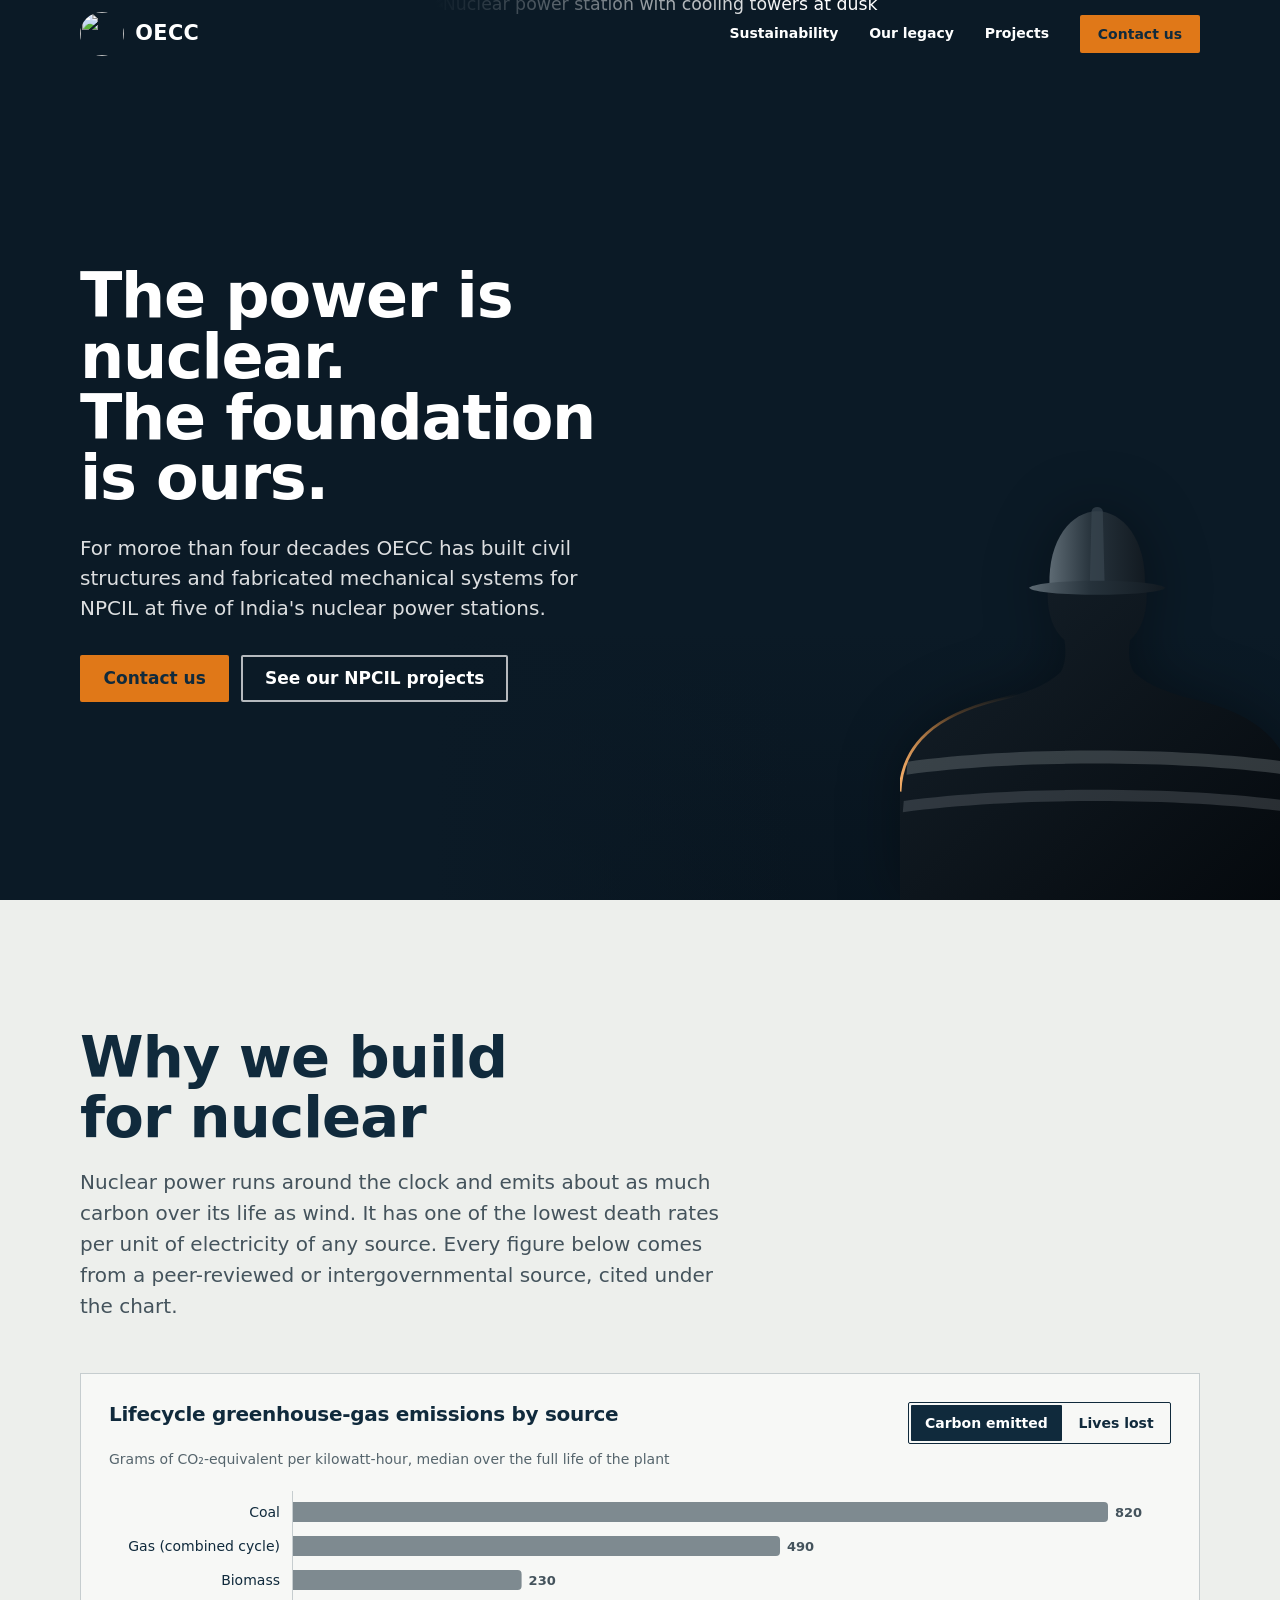
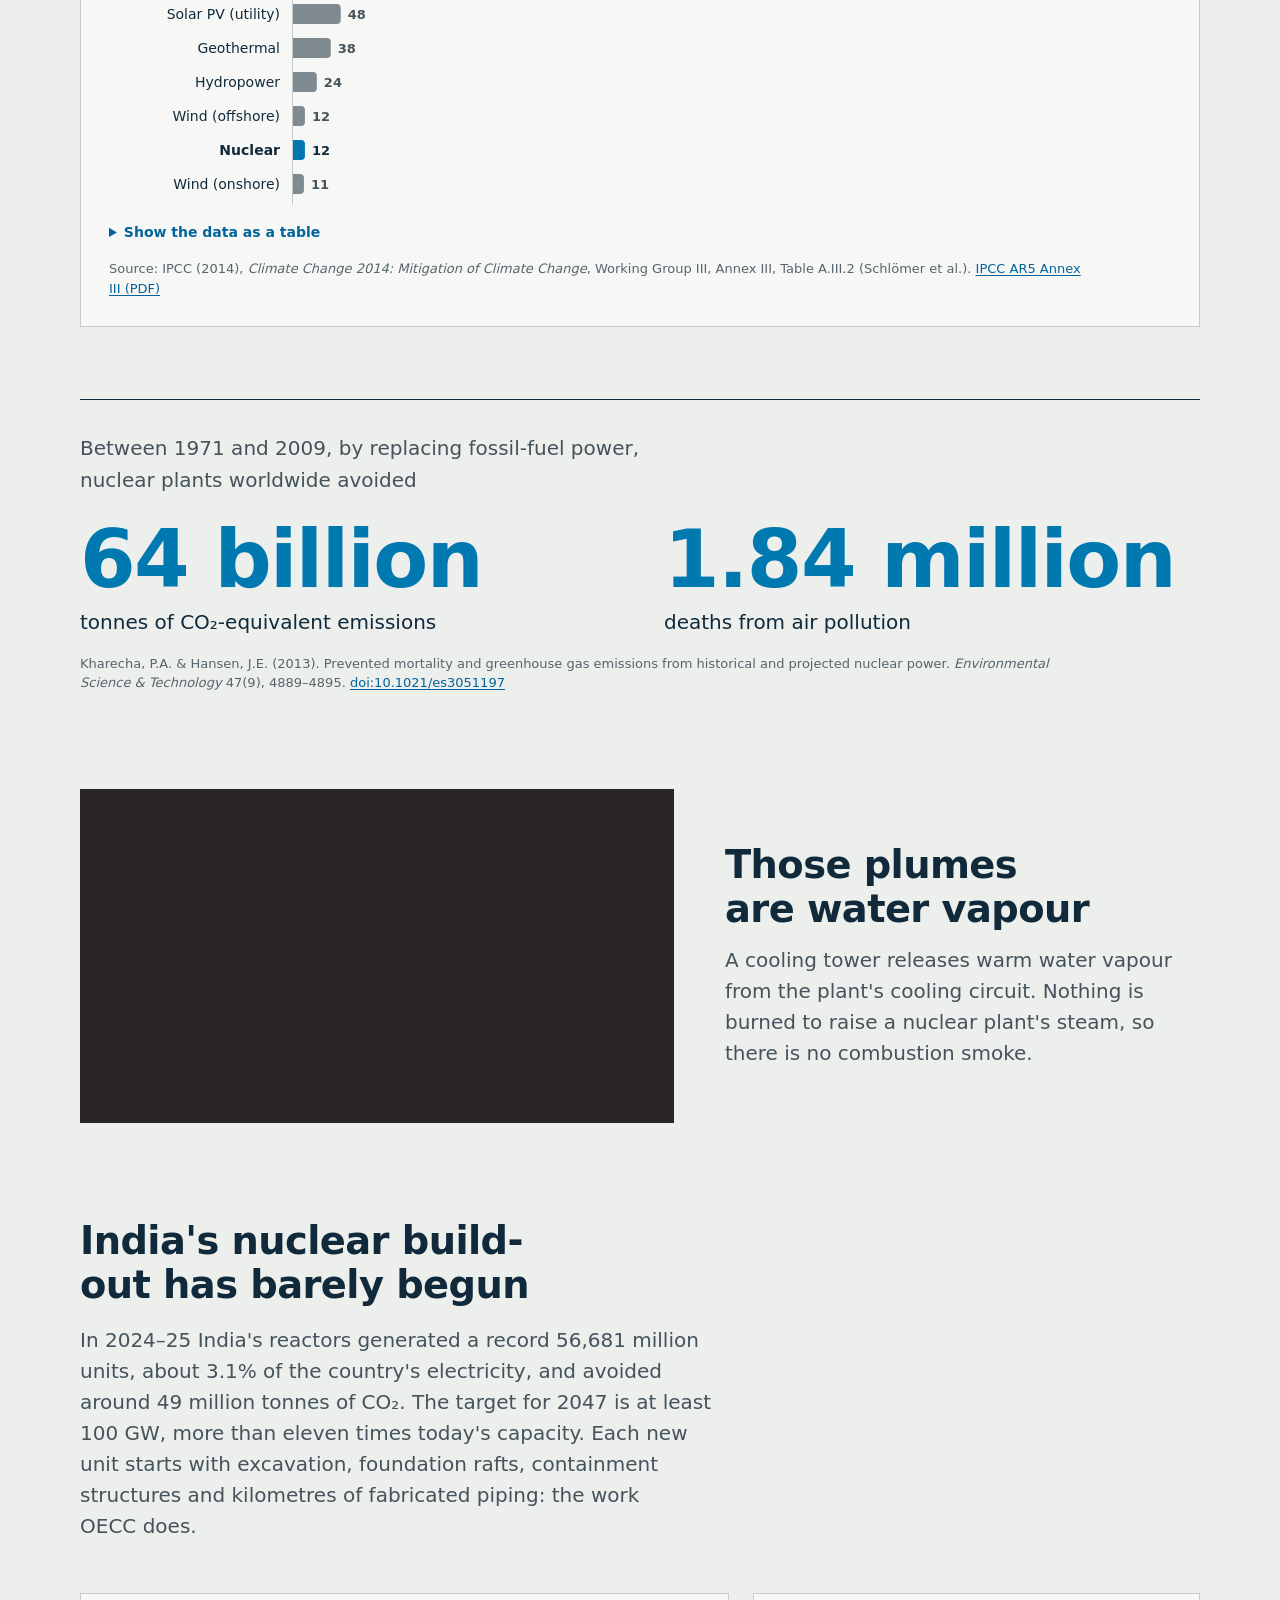
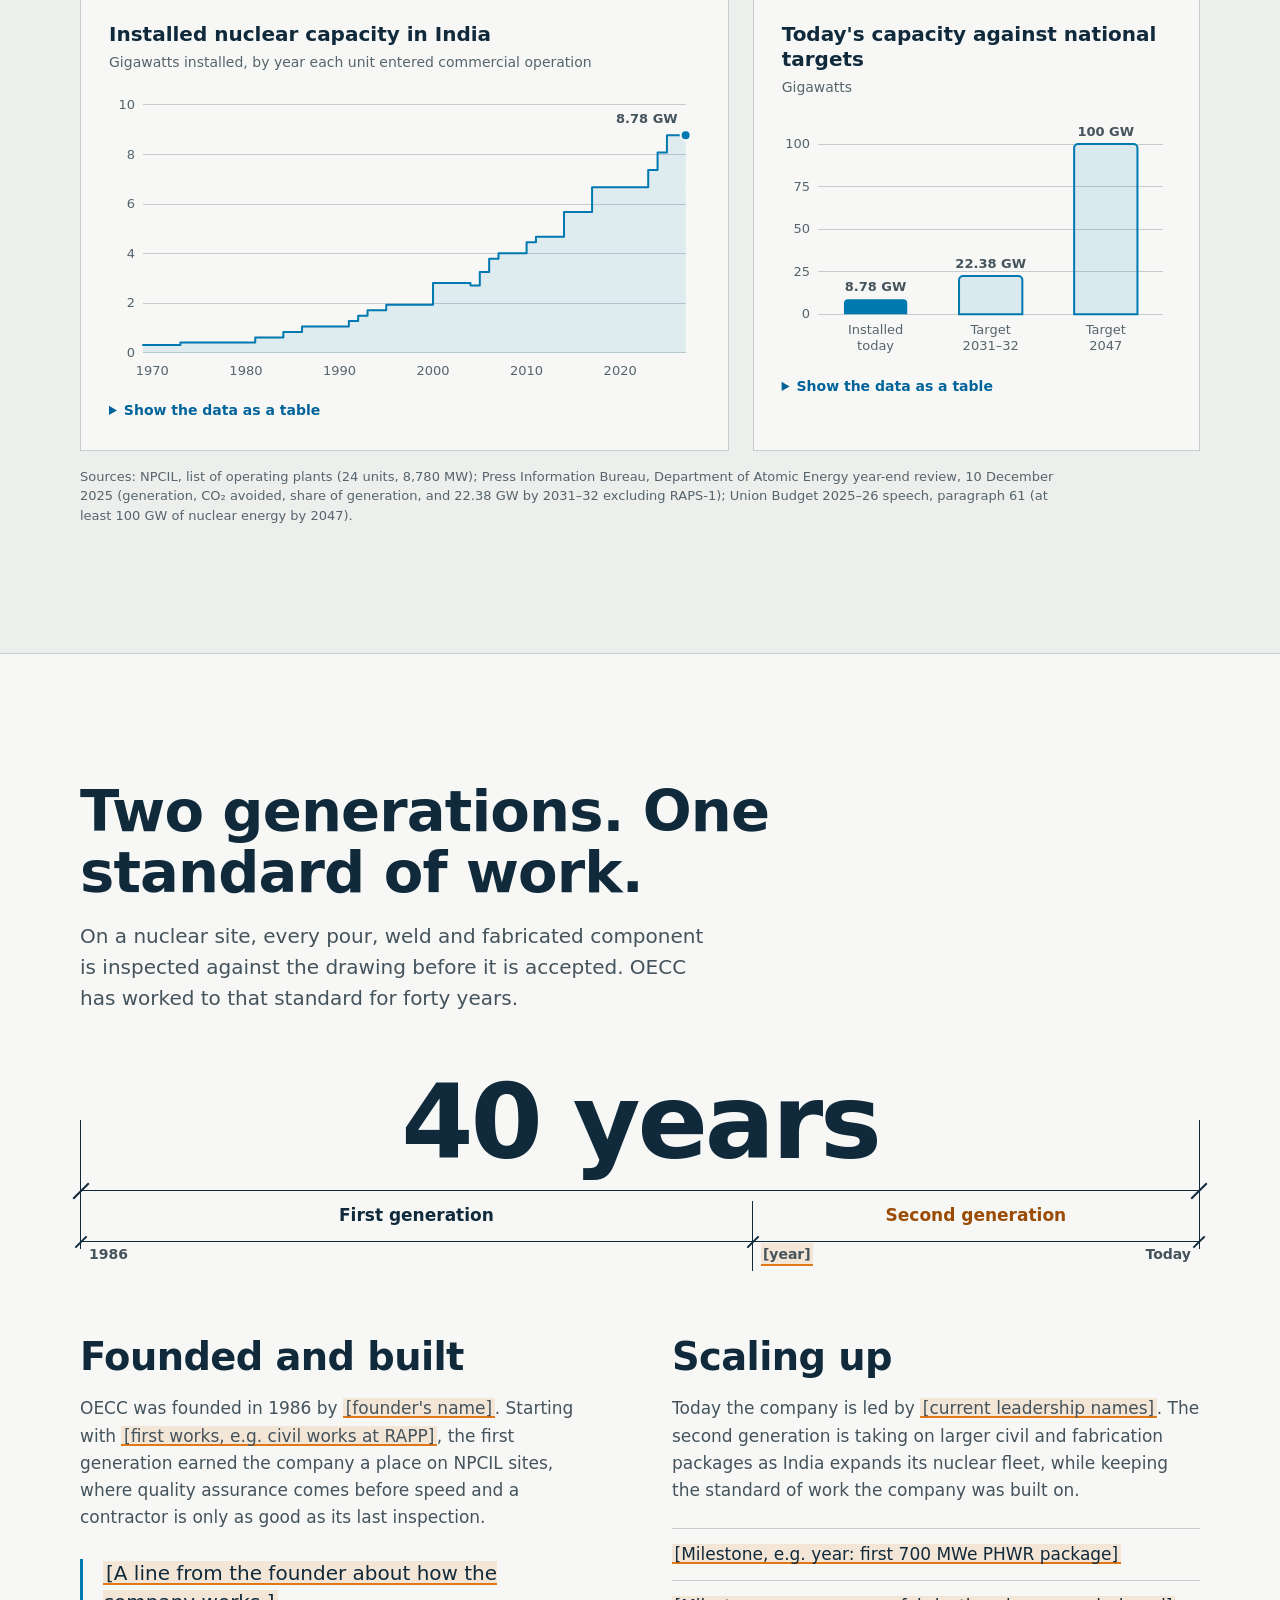
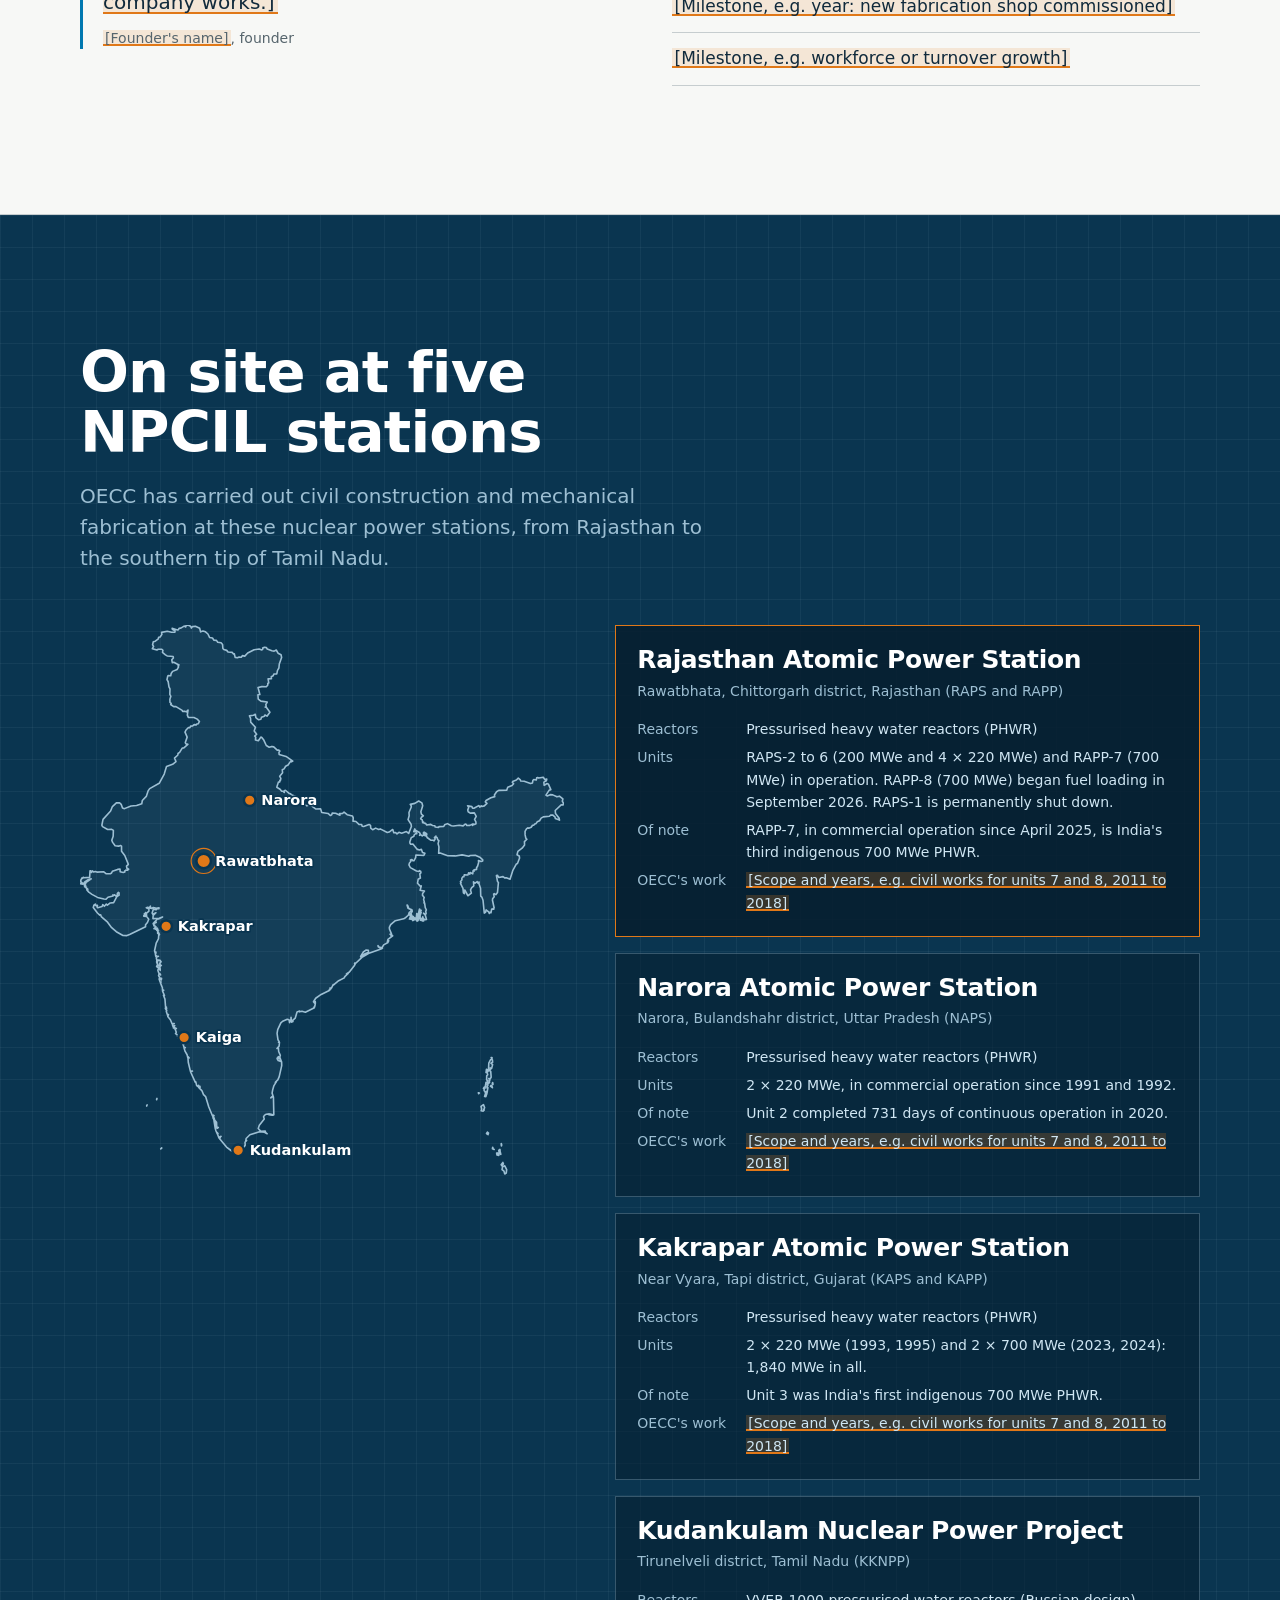
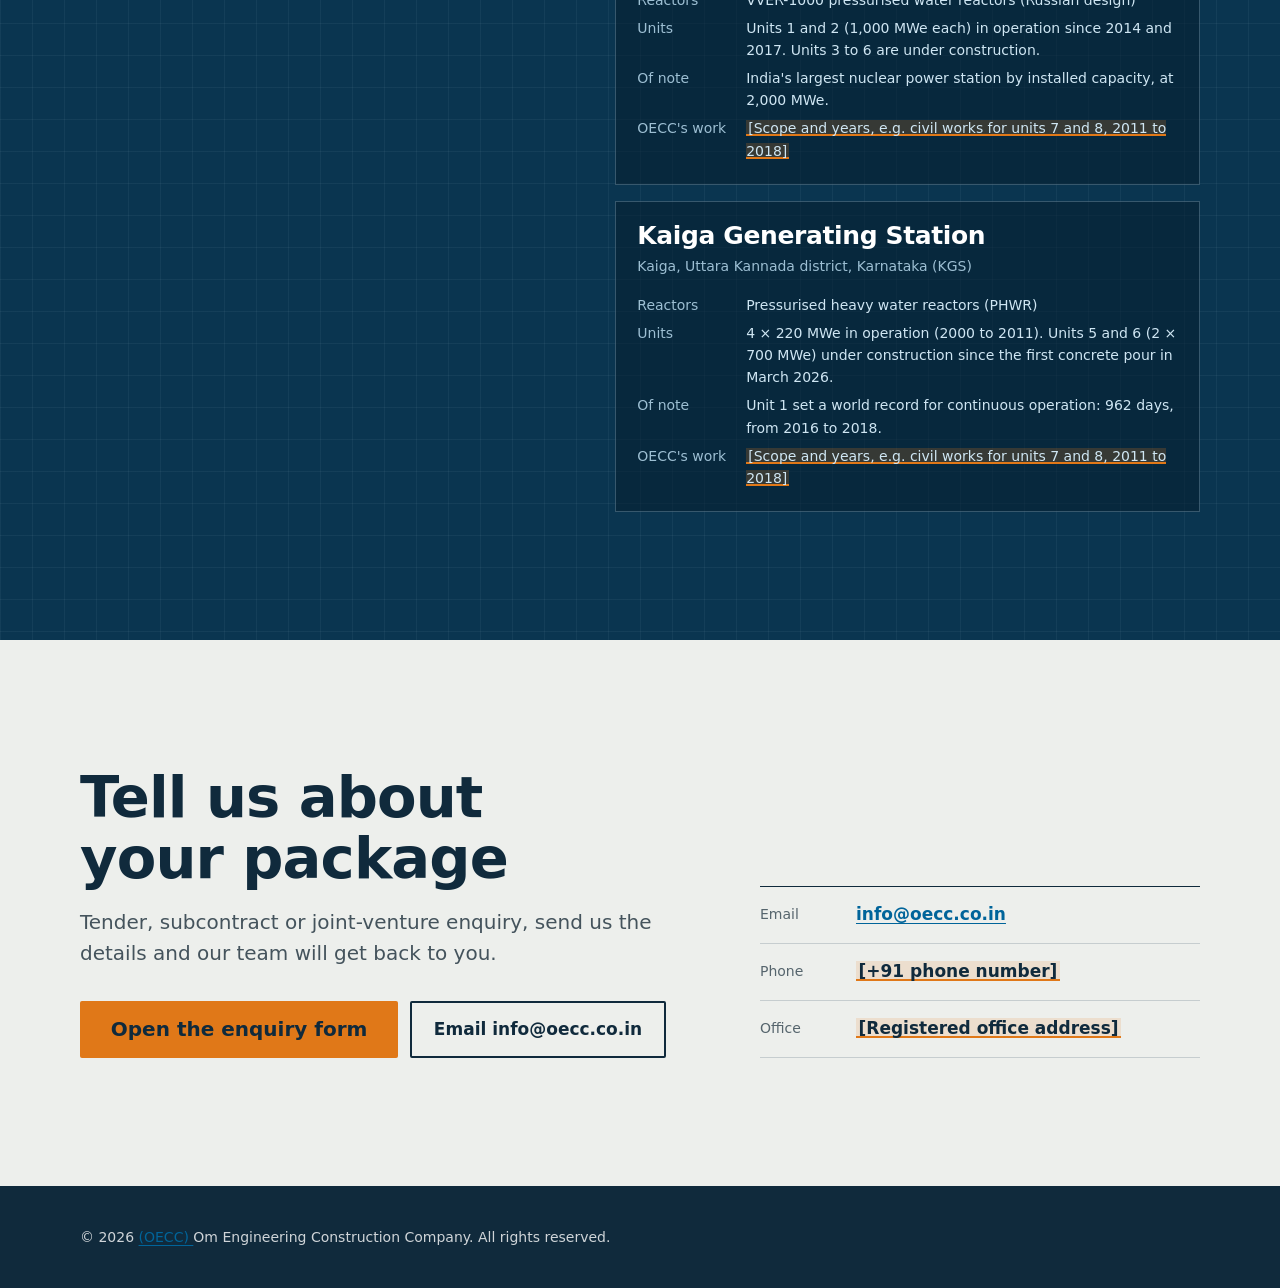
==== index.html @ 567cd870 "initial setup and first push" ====
<!DOCTYPE html>
<html lang="en-IN">
<head>
  <meta charset="UTF-8">
  <meta name="viewport" content="width=device-width, initial-scale=1">
  <title>OECC | Civil construction and mechanical fabrication for NPCIL</title>
  <meta name="description" content="Om Engineering Construction Company (OECC) has delivered civil construction and mechanical fabrication for NPCIL nuclear power stations across India for four decades.">
  <meta name="theme-color" content="#0A3550">
  <!-- EDIT: set your real domain here and in sitemap.xml / robots.txt -->
  <link rel="canonical" href="https://www.oecc.co.in/">

  <meta property="og:type" content="website">
  <meta property="og:title" content="OECC | The power is nuclear. The foundation is ours.">
  <meta property="og:description" content="Four decades of civil construction and mechanical fabrication for NPCIL nuclear power stations.">
  <meta property="og:image" content="https://www.oecc.co.in/assets/img/og-image.jpg">
  <meta property="og:url" content="https://www.oecc.co.in/">
  <meta name="twitter:card" content="summary_large_image">

  <link rel="icon" href="favicon.ico" sizes="48x48">
  <link rel="icon" href="assets/img/logo-192.png" type="image/png" sizes="192x192">
  <link rel="apple-touch-icon" href="assets/img/apple-touch-icon.png">
  <link rel="manifest" href="site.webmanifest">

  <link rel="preload" href="assets/fonts/archivo-var.woff2" as="font" type="font/woff2" crossorigin>
  <link rel="preload" href="assets/img/plant-twilight-1600.webp" as="image" type="image/webp" media="(min-width: 700px)">
  <link rel="stylesheet" href="style.css">
  <script src="script.js" defer></script>

  <script type="application/ld+json">
  {
    "@context": "https://schema.org",
    "@type": "Organization",
    "name": "Om Engineering Construction Company",
    "alternateName": "OECC",
    "url": "https://www.oecc.co.in/",
    "logo": "https://www.oecc.co.in/assets/img/logo-512.png",
    "email": "info@oecc.co.in",
    "description": "Civil construction and mechanical fabrication for NPCIL nuclear power stations."
  }
  </script>
</head>
<body>
  <a class="skip-link" href="#main">Skip to content</a>

  <!-- ============ Navigation ============ -->
  <header class="site-nav" data-nav>
    <div class="nav-inner">
      <a class="brand" href="#top" aria-label="OECC home">
        <picture>
          <source srcset="assets/img/logo-96.webp" type="image/webp">
          <img src="assets/img/logo-96.png" width="44" height="44" alt="">
        </picture>
        <span class="brand-name">OECC</span>
      </a>
      <button class="nav-toggle" type="button" aria-expanded="false" aria-controls="nav-menu" data-nav-toggle>Menu</button>
      <nav id="nav-menu" class="nav-menu" aria-label="Main">
        <a href="#sustainability">Sustainability</a>
        <a href="#legacy">Our legacy</a>
        <a href="#projects">Projects</a>
        <a class="btn btn-primary btn-small" href="#contact">Contact us</a>
      </nav>
    </div>
  </header>

  <main id="main">

    <!-- ============ 1. Hero ============ -->
    <section class="hero" id="top" aria-labelledby="hero-title">
      <!-- EDIT: replace with a real HD photo (min. 2400px wide) of your site manager at a plant.
           Put it at /assets/img/hero.webp + hero.jpg, update the two sources below and delete the .hero-figure SVG. -->
      <picture class="hero-photo">
        <source media="(min-width: 700px)" srcset="assets/img/plant-twilight-1600.webp" type="image/webp">
        <source srcset="assets/img/plant-twilight-900.webp" type="image/webp">
        <img src="assets/img/plant-twilight-1600.jpg" alt="Nuclear power station with cooling towers at dusk" width="1600" height="1066" fetchpriority="high">
      </picture>

      <!-- Construction manager in a hard hat, seen from behind, looking at the plant -->
      <svg class="hero-figure" viewBox="0 0 420 520" aria-hidden="true" focusable="false">
        <defs>
          <linearGradient id="rim" x1="0" x2="1" y1="0" y2="0">
            <stop offset="0" stop-color="#ffb46b" stop-opacity=".95"/>
            <stop offset=".28" stop-color="#ff9a3c" stop-opacity=".25"/>
            <stop offset=".6" stop-color="#ff9a3c" stop-opacity="0"/>
          </linearGradient>
          <linearGradient id="body" x1="0" x2="1" y1="0" y2="1">
            <stop offset="0" stop-color="#16222c"/>
            <stop offset="1" stop-color="#05090d"/>
          </linearGradient>
          <linearGradient id="hat" x1="0" x2="1" y1="0" y2="0">
            <stop offset="0" stop-color="#5d6a73"/>
            <stop offset=".45" stop-color="#26323b"/>
            <stop offset="1" stop-color="#121a21"/>
          </linearGradient>
        </defs>
        <!-- torso, neck and head -->
        <path fill="url(#body)" d="M0,520 L0,404 C2,352 40,322 104,306 C138,298 160,288 172,276 C177,268 178,256 176,242 C164,232 158,214 158,194 C158,160 182,138 212,138 C242,138 264,160 264,194 C264,214 258,232 246,242 C244,256 245,268 250,276 C262,288 284,298 318,306 C382,322 418,352 420,404 L420,520 Z"/>
        <!-- hi-vis vest: two reflective bands across the back -->
        <path fill="#d7dee2" opacity=".2" d="M8,372 C120,356 300,356 412,372 L413,386 C300,370 120,370 7,386 Z"/>
        <path fill="#d7dee2" opacity=".16" d="M4,414 C120,398 300,398 416,414 L417,426 C300,410 120,410 3,426 Z"/>
        <!-- hard hat: dome, ridge and brim -->
        <path fill="url(#hat)" d="M160,184 C158,134 184,104 211,104 C238,104 264,134 262,184 Z"/>
        <path fill="#3a4750" d="M205,104 C206,98 216,98 217,104 L219,184 L203,184 Z" opacity=".7"/>
        <path fill="url(#hat)" d="M138,186 C150,176 272,176 284,186 C276,196 146,196 138,186 Z"/>
        <!-- warm rim light from the plant -->
        <path fill="none" stroke="url(#rim)" stroke-width="3" d="M0,404 C2,352 40,322 104,306 C138,298 160,288 172,276 C177,268 178,256 176,242 C164,232 158,214 158,194 M160,184 C158,134 184,104 211,104 M138,186 C150,176 200,174 211,175"/>
      </svg>

      <div class="hero-shade" aria-hidden="true"></div>

      <div class="hero-content">
        <h1 id="hero-title" class="hero-title">
          <span class="line">The power is nuclear.</span>
          <span class="line">The foundation is ours.</span>
        </h1>
        <p class="hero-lede">For moroe than four decades OECC has built civil structures and fabricated mechanical systems for NPCIL at five of India's nuclear power stations.</p>
        <div class="hero-actions">
          <a class="btn btn-primary" href="#contact">Contact us</a>
          <a class="btn btn-ghost" href="#projects">See our NPCIL projects</a>
        </div>
      </div>

      <!-- Drawing title block: identifies the company the way a title block identifies a drawing -->
     <!--- <dl class="title-block">
        <div class="tb-cell tb-wide"><dt>Company</dt><dd>Om Engineering Construction Company</dd></div>
        <div class="tb-cell"><dt>Works</dt><dd>Civil construction and mechanical fabrication</dd></div>
        <div class="tb-cell"><dt>Client</dt><dd>NPCIL</dd></div>
        <div class="tb-cell"><dt>Established</dt><dd data-founded>1986</dd></div>
        <div class="tb-cell"><dt>Sites</dt><dd>Rawatbhata, Narora, Kakrapar, Kudankulam, Kaiga</dd></div>
      </dl> --->
    </section>

    <!-- ============ 2. Sustainability ============ -->
    <section class="section section-sustain" id="sustainability" aria-labelledby="sustain-title">
      <div class="wrap">
        <header class="section-head">
          <h2 id="sustain-title">Why we build for nuclear</h2>
          <p class="section-lede">Nuclear power runs around the clock and emits about as much carbon over its life as wind. It has one of the lowest death rates per unit of electricity of any source. Every figure below comes from a peer-reviewed or intergovernmental source, cited under the chart.</p>
        </header>

        <figure class="viz viz-compare" data-compare aria-labelledby="compare-title">
          <div class="viz-head">
            <h3 id="compare-title" class="viz-title" data-compare-title>Lifecycle greenhouse-gas emissions by source</h3>
            <div class="seg" role="tablist" aria-label="Choose a measure">
              <button type="button" role="tab" id="tab-carbon" aria-selected="true" aria-controls="compare-panel" data-metric="carbon">Carbon emitted</button>
              <button type="button" role="tab" id="tab-deaths" aria-selected="false" aria-controls="compare-panel" data-metric="deaths" tabindex="-1">Lives lost</button>
            </div>
          </div>
          <p class="viz-sub" data-compare-sub></p>
          <div id="compare-panel" role="tabpanel" aria-labelledby="tab-carbon" class="viz-plot" data-compare-plot></div>
          <details class="viz-table">
            <summary>Show the data as a table</summary>
            <div data-compare-table></div>
          </details>
          <p class="viz-source" data-compare-source></p>
        </figure>

        <div class="impact" data-impact>
          <p class="impact-intro">Between 1971 and 2009, by replacing fossil-fuel power, nuclear plants worldwide avoided</p>
          <div class="impact-figures">
            <p class="figure"><span class="figure-value">64 billion</span><span class="figure-label">tonnes of CO₂-equivalent emissions</span></p>
            <p class="figure"><span class="figure-value">1.84 million</span><span class="figure-label">deaths from air pollution</span></p>
          </div>
          <p class="viz-source">Kharecha, P.A. &amp; Hansen, J.E. (2013). Prevented mortality and greenhouse gas emissions from historical and projected nuclear power. <cite>Environmental Science &amp; Technology</cite> 47(9), 4889–4895. <a href="https://doi.org/10.1021/es3051197" rel="noopener">doi:10.1021/es3051197</a></p>
        </div>
      </div>

      <div class="wrap vapour">
        <div class="vapour-media">
          <video class="vapour-video" muted loop playsinline preload="none" poster="assets/video/towers-sunrise-poster.webp" aria-hidden="true" data-lazy-video>
            <source data-src="assets/video/towers-sunrise.mp4" type="video/mp4">
            <source data-src="assets/video/towers-sunrise.webm" type="video/webm">
          </video>
        </div>
        <div class="vapour-copy">
          <h3>Those plumes are water vapour</h3>
          <p>A cooling tower releases warm water vapour from the plant's cooling circuit. Nothing is burned to raise a nuclear plant's steam, so there is no combustion smoke.</p>
        </div>
      </div>

      <div class="wrap">
        <header class="section-head section-head-sub">
          <h3>India's nuclear build-out has barely begun</h3>
          <p class="section-lede" data-india-lede>In 2024–25 India's reactors generated a record 56,681 million units, about 3.1% of the country's electricity, and avoided around 49 million tonnes of CO₂. The target for 2047 is at least 100 GW, more than eleven times today's capacity. Each new unit starts with excavation, foundation rafts, containment structures and kilometres of fabricated piping: the work OECC does.</p>
        </header>
        <div class="viz-pair">
          <figure class="viz" data-history>
            <figcaption class="viz-title">Installed nuclear capacity in India</figcaption>
            <p class="viz-sub">Gigawatts installed, by year each unit entered commercial operation</p>
            <div class="viz-plot" data-history-plot></div>
            <details class="viz-table">
              <summary>Show the data as a table</summary>
              <div data-history-table></div>
            </details>
          </figure>
          <figure class="viz" data-targets>
            <figcaption class="viz-title">Today's capacity against national targets</figcaption>
            <p class="viz-sub">Gigawatts</p>
            <div class="viz-plot" data-targets-plot></div>
            <details class="viz-table">
              <summary>Show the data as a table</summary>
              <div data-targets-table></div>
            </details>
          </figure>
        </div>
        <p class="viz-source" data-india-source></p>
      </div>
    </section>

    <!-- ============ 3. Legacy ============ -->
    <section class="section section-legacy" id="legacy" aria-labelledby="legacy-title">
      <div class="wrap">
        <header class="section-head">
          <h2 id="legacy-title">Two generations. One standard of work.</h2>
          <p class="section-lede">On a nuclear site, every pour, weld and fabricated component is inspected against the drawing before it is accepted. OECC has worked to that standard for forty years.</p>
        </header>

        <!-- Dimension string: the 40 years measured like a span on a drawing.
             EDIT: set data-founded / data-handover to real years; the segment widths follow. -->
        <div class="dimension" data-dimension data-founded="1986" data-handover="" data-now="2026" role="img"
             aria-label="Forty years, 1986 to today, across two generations">
          <div class="dim-overall">
            <span class="dim-tick" aria-hidden="true"></span>
            <span class="dim-label"><strong>40 years</strong></span>
            <span class="dim-tick" aria-hidden="true"></span>
          </div>
          <div class="dim-chain">
            <div class="dim-seg dim-seg-1" data-seg="1">
              <span class="dim-year dim-year-start" data-year-founded>1986</span>
              <span class="dim-seg-label">First generation</span>
            </div>
            <div class="dim-seg dim-seg-2" data-seg="2">
              <span class="dim-year dim-year-start fill-in" data-year-handover>[year]</span>
              <span class="dim-seg-label">Second generation</span>
              <span class="dim-year dim-year-end">Today</span>
            </div>
          </div>
        </div>

        <div class="generations">
          <article class="gen">
            <h3>Founded and built</h3>
            <p>OECC was founded in <span data-founded>1986</span> by <span class="fill-in">[founder's name]</span>. Starting with <span class="fill-in">[first works, e.g. civil works at RAPP]</span>, the first generation earned the company a place on NPCIL sites, where quality assurance comes before speed and a contractor is only as good as its last inspection.</p>
            <blockquote class="gen-quote">
              <p><span class="fill-in">[A line from the founder about how the company works.]</span></p>
              <footer><span class="fill-in">[Founder's name]</span>, founder</footer>
            </blockquote>
          </article>
          <article class="gen">
            <h3>Scaling up</h3>
            <p>Today the company is led by <span class="fill-in">[current leadership names]</span>. The second generation is taking on larger civil and fabrication packages as India expands its nuclear fleet, while keeping the standard of work the company was built on.</p>
            <ul class="gen-points">
              <li><span class="fill-in">[Milestone, e.g. year: first 700 MWe PHWR package]</span></li>
              <li><span class="fill-in">[Milestone, e.g. year: new fabrication shop commissioned]</span></li>
              <li><span class="fill-in">[Milestone, e.g. workforce or turnover growth]</span></li>
            </ul>
          </article>
        </div>
      </div>
    </section>

    <!-- ============ 4. Projects ============ -->
    <section class="section section-projects" id="projects" aria-labelledby="projects-title">
      <div class="wrap">
        <header class="section-head">
          <h2 id="projects-title">On site at five NPCIL stations</h2>
          <p class="section-lede">OECC has carried out civil construction and mechanical fabrication at these nuclear power stations, from Rajasthan to the southern tip of Tamil Nadu.</p>
        </header>

        <div class="projects">
          <figure class="map" aria-label="Map of India showing the five nuclear power stations where OECC has worked">
            <svg viewBox="0 0 1000 1136" role="img" aria-labelledby="map-title">
              <title id="map-title">Map of India with OECC project sites</title>
              <path class="map-land" d="M169.1,1081.8L167.0,1083.6L169.0,1081.5ZM138.1,993.6L138.8,992.6L137.9,995.0ZM159.2,979.2L158.9,980.8L158.5,981.8L158.5,980.5ZM826.0,967.9L824.5,969.5L823.9,967.4ZM438.0,821.5L435.5,819.0L436.2,817.7L439.6,820.4ZM710.7,612.3L708.3,612.2L708.4,609.2L710.5,610.4ZM684.6,599.8L684.4,608.6L681.4,608.2ZM701.8,597.6L701.7,602.8L699.8,602.2ZM682.8,597.3L684.1,597.9L682.4,600.5L682.0,599.6ZM374.1,157.4L387.2,159.3L384.3,164.9L385.2,168.4L383.0,169.8L385.7,170.7L392.8,180.6L386.7,188.5L382.5,186.1L381.4,188.5L375.4,191.0L374.1,195.1L369.6,196.1L363.7,191.4L362.6,184.6L358.9,186.7L350.5,187.9L352.8,193.2L353.0,200.8L362.8,211.5L360.3,219.4L365.4,225.9L361.3,229.8L363.4,232.4L362.8,237.9L368.9,239.5L374.0,231.8L376.1,232.7L379.7,237.1L385.3,249.3L391.3,252.7L396.9,251.1L400.7,252.1L407.9,258.8L411.2,258.5L413.5,260.8L411.5,263.2L411.9,267.8L426.2,271.8L440.1,281.6L437.3,283.0L435.5,282.0L430.3,289.4L425.3,292.1L422.1,297.6L418.4,299.5L419.0,305.6L413.1,312.9L415.4,317.1L414.6,321.4L413.3,321.0L413.3,324.4L410.3,325.0L407.0,335.7L413.8,339.7L417.1,343.8L419.8,343.9L422.5,346.4L422.5,342.7L424.8,341.8L432.5,348.2L435.6,348.9L436.8,351.1L445.8,354.2L450.1,363.3L453.6,362.0L456.2,365.7L469.3,374.0L475.2,371.6L488.0,380.7L497.5,380.1L500.0,387.8L513.0,389.7L518.1,394.1L520.9,392.0L521.7,388.7L528.7,389.2L537.7,393.5L537.0,390.1L542.9,389.9L546.1,386.9L552.6,392.3L563.4,394.9L565.2,399.0L564.6,405.7L570.7,406.4L577.5,412.7L582.5,412.5L583.6,416.1L586.7,416.9L597.8,412.5L600.9,414.6L601.3,420.1L605.3,423.5L611.5,420.1L617.8,422.8L620.9,421.7L635.6,429.2L639.3,428.3L646.8,422.9L649.0,429.6L652.9,429.5L655.6,431.9L659.6,428.8L665.4,430.6L675.1,427.3L679.8,431.0L685.4,416.6L684.8,412.1L678.5,402.6L680.8,394.4L680.4,387.8L685.0,377.0L685.2,374.2L683.0,371.0L692.5,368.9L700.5,364.1L707.1,367.8L708.8,373.7L705.0,386.3L706.1,391.1L710.1,394.7L706.1,397.6L704.6,401.0L707.9,403.1L708.7,408.9L710.6,407.5L711.5,409.9L714.5,410.2L717.1,413.7L725.5,412.4L729.0,414.6L733.9,415.1L734.7,417.9L741.7,418.5L742.4,417.1L752.4,416.4L754.1,413.3L760.0,410.8L768.1,415.3L772.6,415.8L784.4,414.3L792.4,415.5L796.6,411.8L798.5,412.0L800.1,414.6L806.3,414.4L810.5,412.3L812.3,414.4L812.8,411.4L815.6,412.7L819.0,411.1L818.8,407.0L816.1,402.1L819.5,395.6L815.6,388.6L807.1,389.1L802.9,386.3L801.9,382.9L804.0,376.7L801.6,374.0L810.5,375.7L811.9,378.7L814.8,378.9L824.7,373.5L826.9,376.5L829.9,373.8L831.1,375.2L836.2,374.1L841.7,368.8L838.3,366.0L839.7,363.1L849.8,357.3L857.8,355.0L857.1,351.5L861.6,344.8L866.0,342.1L882.5,341.7L884.7,335.4L893.5,331.9L896.8,328.3L894.2,325.5L894.8,323.5L902.5,320.6L906.5,316.8L910.8,320.3L911.5,322.8L918.8,323.3L931.7,327.9L935.8,326.6L936.8,321.1L938.5,319.7L943.7,320.7L944.6,315.9L946.4,315.5L948.7,316.6L958.2,314.8L961.4,319.8L965.4,318.5L964.6,322.2L959.4,325.0L960.1,331.6L965.9,327.9L969.0,329.5L973.8,340.6L970.5,341.5L963.7,351.9L966.0,353.6L972.6,350.9L977.9,351.3L986.4,355.4L991.6,354.0L998.7,359.8L997.6,364.5L1000.0,368.4L999.0,372.3L995.2,372.1L982.9,383.7L983.5,389.7L991.1,399.8L991.7,403.5L983.0,400.2L982.6,397.3L977.5,392.9L973.5,393.2L970.9,395.6L958.3,396.9L953.8,399.5L950.5,404.8L945.8,407.0L943.1,410.8L940.5,411.4L938.8,413.9L935.9,414.1L933.2,418.3L928.1,420.3L926.2,419.6L923.4,421.7L920.5,426.9L920.6,434.1L922.2,441.1L924.3,443.2L919.2,448.0L919.5,455.1L914.4,461.5L905.7,468.1L903.9,475.3L908.5,477.7L909.2,482.0L904.8,493.2L902.6,494.1L895.0,508.1L889.4,525.9L881.9,522.9L878.2,523.0L875.0,520.4L866.3,522.1L863.3,517.7L861.3,518.2L863.5,530.4L865.4,532.6L863.5,553.1L860.0,557.7L856.8,555.7L855.5,556.7L856.7,562.3L853.4,566.4L853.1,569.3L856.6,585.4L854.9,586.4L855.6,588.0L851.5,587.5L850.0,595.1L847.5,594.3L846.5,596.5L845.1,593.2L839.9,589.3L838.8,594.3L836.2,595.8L833.5,569.2L831.1,562.7L828.8,560.6L828.4,544.7L825.1,535.2L825.4,531.6L823.1,533.8L821.6,530.6L817.1,534.1L813.8,531.0L814.5,539.5L810.2,543.0L807.7,547.8L809.5,554.6L802.3,560.0L795.8,548.1L794.4,549.6L794.9,555.6L793.0,554.2L792.1,544.7L786.9,534.5L788.3,532.9L786.8,531.0L790.0,527.1L789.7,524.0L791.6,521.0L793.9,520.8L794.7,516.9L802.2,517.0L803.8,512.5L806.3,515.2L807.3,511.8L812.3,514.7L813.1,507.9L815.5,508.7L814.8,506.5L820.2,505.4L820.3,501.3L822.1,499.6L824.5,491.4L824.1,487.1L829.5,489.1L832.8,488.1L833.0,485.7L826.9,480.2L817.6,476.1L807.2,476.7L804.1,478.3L790.3,475.4L776.2,477.6L760.5,477.3L744.9,471.8L741.8,472.2L742.4,458.9L740.6,452.1L742.2,445.8L739.7,443.8L738.4,439.5L736.3,438.9L736.2,436.6L733.1,439.6L734.7,442.3L732.3,446.6L730.4,445.1L725.3,445.1L717.9,439.5L716.2,434.1L717.3,432.6L715.3,430.5L711.8,428.3L710.1,430.3L714.1,433.7L714.5,436.1L709.6,434.5L707.8,436.4L705.2,433.9L702.3,435.0L704.0,432.5L702.0,429.2L693.6,424.3L692.3,421.7L690.4,427.3L695.4,427.7L696.6,431.6L694.4,431.2L691.1,434.3L690.7,436.8L685.2,439.7L682.1,448.6L682.6,451.5L684.0,453.6L688.5,453.1L697.7,464.1L702.4,465.5L706.0,464.0L708.4,470.4L713.3,472.2L711.2,476.6L694.7,475.8L694.2,481.1L690.6,487.7L687.9,487.5L686.5,485.0L683.5,486.1L684.4,488.8L681.4,492.2L680.3,496.3L683.3,501.8L695.9,508.8L701.3,509.6L702.2,507.9L704.8,509.8L705.1,512.6L702.8,514.8L704.0,523.4L699.4,526.0L698.1,534.1L704.2,540.5L705.9,539.7L703.4,548.5L712.4,550.4L708.7,555.1L708.3,558.8L711.9,563.6L710.7,567.5L712.3,573.3L711.3,574.7L712.8,575.4L714.1,584.4L716.5,589.4L715.1,591.8L715.9,597.2L714.1,598.5L710.6,596.1L714.3,600.4L716.6,609.1L713.8,609.6L710.1,607.7L709.0,603.6L709.0,608.4L707.2,608.9L707.3,606.3L706.6,610.9L703.8,610.5L703.4,600.9L705.7,594.3L703.8,592.3L705.7,590.1L703.4,591.9L704.6,593.6L703.2,597.0L701.2,597.0L703.0,588.1L702.2,587.4L699.0,600.5L698.9,603.6L701.2,604.2L699.2,611.3L697.9,610.6L697.1,612.5L696.3,611.3L697.8,602.5L696.5,596.7L695.2,608.8L693.0,609.7L693.0,606.1L690.9,605.3L691.5,607.9L690.2,609.3L689.8,603.7L688.5,602.4L690.0,610.7L688.3,611.4L685.8,607.3L686.8,602.8L684.6,596.5L687.2,592.1L686.4,588.8L679.9,586.1L677.5,579.7L676.4,579.3L678.4,585.9L684.1,588.3L685.2,591.6L681.1,594.3L679.0,600.3L673.9,604.9L669.4,607.7L652.2,611.5L642.5,619.7L639.8,625.3L640.0,628.7L644.2,638.9L641.2,639.8L644.9,640.8L645.3,642.3L643.3,642.8L646.8,642.8L636.9,650.4L635.8,654.8L638.8,653.1L634.9,657.6L637.0,656.8L628.1,661.6L624.5,667.5L625.7,668.3L618.3,665.9L616.4,663.1L616.9,665.6L623.9,669.6L593.4,680.4L591.5,679.0L596.6,677.5L596.4,672.8L592.0,672.1L586.1,676.3L580.4,685.4L581.2,687.3L584.9,684.5L583.5,683.5L585.4,680.8L587.5,681.3L590.3,679.5L589.8,682.3L586.8,682.8L588.2,683.7L596.6,679.5L583.1,687.4L569.8,700.2L568.0,699.2L568.0,701.9L569.4,701.1L568.0,703.6L557.2,717.7L551.1,721.7L552.0,722.7L554.7,720.8L547.6,727.2L546.6,729.9L535.0,735.7L524.6,744.2L523.9,743.5L520.1,750.8L516.9,750.9L518.7,752.7L515.7,753.8L516.6,755.3L498.8,764.1L487.5,772.0L482.9,779.1L485.0,782.1L486.6,781.6L486.2,778.1L486.8,779.8L486.7,783.3L485.8,788.1L484.9,790.6L483.8,790.1L484.8,791.6L466.1,800.8L459.1,799.0L454.3,800.1L454.1,798.6L448.9,800.4L445.1,813.3L440.0,817.7L440.4,820.2L436.9,817.5L436.5,811.2L436.3,816.0L433.4,822.4L432.3,816.4L428.7,815.5L419.2,819.5L415.4,822.9L408.9,837.0L407.6,844.5L409.5,857.9L411.9,861.7L410.6,863.0L412.5,863.2L411.8,871.0L407.4,875.8L410.4,875.0L410.9,882.1L414.3,890.2L413.3,893.8L416.5,902.8L410.6,892.7L410.4,896.6L409.0,893.9L407.6,896.6L409.9,900.7L417.0,903.2L417.2,911.4L411.9,934.7L409.1,940.7L403.9,945.8L406.0,944.9L401.1,952.6L398.5,961.5L397.3,968.2L399.6,975.0L397.2,975.3L394.7,978.0L397.5,975.8L400.1,976.4L400.9,1012.9L398.8,1013.8L397.5,1012.4L393.2,1011.7L392.6,1012.4L397.6,1014.1L390.6,1012.7L391.6,1011.2L385.2,1011.8L381.4,1014.3L379.6,1017.3L381.1,1021.9L370.9,1034.7L368.6,1041.4L374.1,1047.4L383.2,1046.9L383.7,1049.5L387.1,1052.3L381.6,1049.1L371.2,1048.2L351.4,1054.4L343.6,1062.1L342.9,1066.4L344.7,1065.9L341.3,1069.7L341.7,1075.5L339.3,1079.8L320.6,1089.8L313.7,1087.9L303.0,1079.7L287.5,1060.8L290.1,1060.4L288.5,1059.8L291.8,1057.6L287.0,1059.7L284.6,1053.8L285.4,1051.9L283.1,1049.3L284.0,1052.8L281.3,1046.5L279.6,1040.7L277.0,1024.8L277.5,1024.4L280.5,1033.6L280.3,1027.6L282.4,1034.3L281.1,1039.8L284.6,1040.6L286.1,1039.3L282.8,1038.1L282.4,1028.6L278.4,1023.9L277.3,1019.6L276.3,1018.3L277.2,1023.6L275.1,1019.4L275.0,1017.2L277.1,1014.8L275.6,1013.8L275.8,1016.2L274.1,1015.5L266.2,996.5L259.8,975.3L255.5,971.4L252.0,962.9L245.8,956.9L245.2,955.8L248.4,956.2L248.1,954.3L245.0,954.6L245.1,951.9L244.1,954.5L241.3,952.6L239.4,944.7L238.3,945.6L228.8,924.5L232.6,922.6L228.4,923.2L224.0,904.9L223.3,896.1L225.6,895.3L224.0,893.3L223.0,895.1L221.5,888.9L217.4,882.0L215.1,874.6L217.9,874.3L214.7,872.5L212.5,864.4L213.7,866.8L215.1,866.3L212.7,863.0L210.7,864.5L210.5,862.4L212.0,861.5L209.9,861.6L209.1,857.7L203.7,855.1L208.5,852.2L207.6,851.3L204.3,853.2L201.7,850.6L201.5,847.9L197.5,845.0L199.1,842.4L196.7,835.6L193.0,833.3L199.3,834.5L193.5,831.9L195.9,828.7L192.4,830.1L191.4,827.5L192.2,825.3L194.9,824.3L190.8,825.5L186.9,816.5L181.5,809.8L182.9,805.5L181.5,808.2L178.5,799.2L179.4,797.9L176.6,793.3L176.7,792.2L178.0,793.6L179.2,793.8L177.0,790.9L178.9,790.5L176.9,789.3L175.7,773.8L172.6,765.6L174.7,766.4L170.5,756.6L173.1,755.5L170.4,754.1L170.4,750.2L166.4,740.2L167.7,738.3L165.8,738.3L163.7,732.6L164.2,730.4L168.2,734.0L168.7,730.8L165.4,730.1L162.5,725.2L163.6,721.4L166.7,723.7L164.9,720.7L163.1,720.5L161.1,714.7L161.6,711.8L163.7,710.9L166.0,714.3L165.6,709.2L162.7,708.4L168.2,704.0L165.8,704.6L165.4,698.7L164.0,703.4L161.7,704.2L160.1,708.1L159.5,706.1L158.4,706.5L160.2,702.7L160.2,698.5L158.7,698.8L160.4,695.4L158.5,697.2L158.9,693.2L165.3,693.9L167.1,697.1L167.9,696.7L165.8,693.7L159.4,692.6L158.1,690.8L157.8,687.1L162.1,685.3L159.2,685.5L157.4,683.5L157.9,685.8L156.7,685.1L155.5,678.3L156.9,679.0L157.1,676.3L155.2,677.5L154.2,673.7L157.6,658.1L162.3,648.9L162.8,641.6L164.4,640.6L163.5,638.3L162.3,638.8L162.8,636.6L160.6,637.8L160.6,634.3L162.4,632.4L160.5,632.8L158.4,630.9L161.1,630.0L159.7,627.0L156.0,629.0L156.4,625.7L155.0,628.1L153.0,627.9L157.1,624.4L154.1,621.7L153.2,622.5L152.1,619.2L154.1,618.4L151.3,617.6L157.6,615.1L157.3,614.0L152.0,616.4L160.2,608.1L162.4,608.2L170.7,603.9L163.7,606.6L150.8,607.2L151.4,600.5L157.1,595.2L150.6,598.2L149.2,595.8L151.7,587.8L157.6,588.9L159.8,586.3L163.3,586.7L163.4,584.9L157.9,586.0L151.6,584.3L147.9,586.4L147.9,585.2L145.4,585.6L145.6,581.4L143.2,585.3L140.2,583.8L137.1,584.7L138.5,585.7L140.2,584.3L140.2,586.1L142.5,586.5L142.5,592.0L137.9,595.9L135.3,594.7L135.5,597.0L133.0,597.2L137.3,597.7L137.8,600.8L134.0,598.7L135.6,601.0L132.1,600.2L131.9,602.4L137.7,602.6L142.2,608.7L139.5,615.4L135.6,620.2L135.6,624.2L102.6,640.3L97.2,642.4L88.9,642.1L75.1,634.4L65.4,626.1L57.0,614.6L43.9,603.0L42.7,599.5L40.8,600.0L36.1,595.7L27.4,584.1L28.7,579.5L31.8,577.1L31.8,580.2L36.2,579.6L35.1,582.8L36.6,584.8L45.7,582.3L47.0,578.4L50.4,581.8L54.4,577.2L56.5,579.5L62.6,574.9L69.6,574.2L76.4,561.5L80.8,558.7L80.8,554.0L79.5,553.1L77.2,555.3L77.0,560.1L73.9,560.2L71.5,557.9L69.1,559.8L68.0,558.1L68.2,560.5L57.8,563.2L53.8,567.3L49.4,566.8L36.2,563.4L24.7,557.2L17.5,552.0L15.6,549.5L16.4,548.0L14.0,548.2L14.3,546.1L15.9,545.8L12.9,544.2L13.4,542.2L11.4,542.8L9.6,541.3L11.7,538.8L10.1,537.5L9.2,539.5L9.1,534.8L11.9,534.9L11.2,533.3L23.2,525.1L16.8,526.8L9.7,531.3L6.3,536.0L0.0,535.1L4.5,533.1L2.2,532.0L1.9,529.0L0.7,529.7L4.1,523.0L5.4,523.9L6.8,521.8L7.2,522.9L19.9,521.9L20.7,508.2L22.4,508.2L23.8,511.7L26.0,508.6L28.0,510.9L31.6,509.8L35.0,511.1L48.6,510.2L53.8,514.3L62.6,514.4L65.3,513.0L66.9,509.4L77.8,505.5L82.8,504.7L83.0,510.4L89.4,511.9L92.7,510.7L92.3,509.1L94.9,507.0L97.7,507.2L100.6,505.2L97.0,503.1L96.2,498.6L100.0,495.0L92.6,476.8L85.9,468.0L85.9,457.4L83.8,456.1L79.9,457.4L72.6,456.6L67.5,449.6L65.7,445.2L68.6,436.8L69.0,424.8L65.5,422.6L57.2,422.9L46.6,417.0L45.2,414.2L47.6,402.0L63.3,384.8L67.0,375.5L75.2,367.8L81.8,367.6L85.2,370.9L87.9,378.3L92.0,379.8L105.5,374.2L117.0,373.3L127.7,369.8L128.9,363.0L137.1,354.5L140.8,343.1L144.1,338.4L163.8,327.4L174.2,308.2L178.9,292.8L191.5,288.1L198.5,282.5L195.4,275.2L202.4,268.9L202.7,265.8L206.0,263.6L211.4,254.5L214.2,254.5L223.0,246.9L218.8,245.6L217.8,243.2L221.6,231.9L217.2,221.7L219.3,217.1L224.3,212.1L227.3,212.4L228.8,209.1L233.1,208.8L236.1,206.1L240.6,206.6L241.4,204.9L244.7,204.1L247.0,199.5L242.5,194.7L235.5,191.2L224.0,191.0L222.0,186.3L223.4,176.0L220.1,179.6L215.5,178.2L212.3,179.0L211.3,176.7L198.5,168.8L193.8,168.9L187.5,164.4L188.6,162.0L186.1,160.2L185.9,153.7L187.9,147.4L185.8,143.6L186.1,132.2L184.0,128.2L182.4,117.4L179.9,112.9L181.2,106.9L182.1,104.8L187.6,105.1L188.5,100.4L191.5,95.9L201.0,91.9L203.9,86.5L202.8,84.6L204.7,82.6L193.9,77.2L190.9,77.9L189.8,72.0L193.1,68.2L192.6,65.1L180.2,64.0L176.7,61.8L170.5,56.5L171.5,52.3L169.2,50.2L161.8,50.2L159.1,51.8L149.6,49.0L152.2,44.2L150.1,40.8L151.6,34.6L155.7,33.4L162.0,28.6L162.6,25.3L165.7,24.9L169.4,19.3L168.7,15.2L180.5,12.9L189.4,15.0L196.3,14.7L196.6,12.2L190.9,8.7L190.6,6.9L201.6,10.2L203.7,9.6L204.9,6.7L208.5,6.5L215.3,2.2L218.8,4.0L219.0,1.4L223.1,0.0L228.7,2.6L230.3,6.3L232.7,3.3L238.7,2.7L247.6,6.9L249.4,14.2L254.2,12.3L259.6,14.2L264.6,18.6L268.2,26.0L274.0,26.9L277.1,31.4L282.2,31.8L284.9,35.6L291.8,36.8L294.9,40.3L295.5,48.7L297.6,50.8L303.4,52.5L306.2,55.9L315.0,56.7L317.5,60.1L319.2,59.6L320.9,66.9L325.7,67.8L329.1,66.1L333.6,66.8L335.8,63.4L340.8,64.4L346.8,57.8L360.1,51.1L370.6,49.7L376.1,51.8L378.2,49.7L377.8,47.4L381.5,45.9L385.3,46.5L387.3,49.7L396.8,53.3L401.5,54.0L405.9,51.7L409.6,58.4L415.8,61.5L417.0,67.0L412.2,80.7L411.4,89.0L408.5,93.7L407.0,101.2L401.2,101.2L399.4,105.1L395.6,106.9L396.0,111.3L389.0,111.4L390.4,119.8L388.3,121.0L388.5,124.1L385.4,127.6L376.1,127.4L368.2,129.2L372.0,143.6L368.0,144.1L368.6,153.1ZM882.5,1126.5L881.6,1133.6L878.5,1135.4L876.9,1129.6L872.9,1126.5L873.9,1120.7L878.6,1118.6ZM875.8,1114.8L872.2,1118.2L871.0,1116.1L874.6,1111.6ZM866.3,1096.9L862.5,1096.2L861.7,1092.3L864.1,1091.9ZM868.4,1093.6L869.8,1092.0L870.3,1095.0ZM867.6,1092.5L868.4,1090.2L866.7,1089.8L866.0,1086.7L868.6,1084.6L869.1,1090.8ZM856.6,1084.8L853.0,1083.2L853.6,1080.1L854.6,1083.6ZM871.6,1077.3L871.1,1073.1L871.5,1072.7L872.2,1075.6ZM840.8,1051.7L842.6,1048.7L845.0,1050.8L843.8,1054.0ZM836.9,998.4L835.0,1002.5L836.1,1002.9L834.0,1005.4L829.6,1004.7L830.8,1001.2L829.4,995.8L834.5,992.0ZM839.5,975.5L836.8,975.1L838.2,970.6L840.3,972.5ZM853.0,956.9L848.9,953.7L850.0,952.1L851.6,952.3ZM853.5,946.2L854.2,949.8L853.9,950.2L852.7,948.5ZM853.4,909.2L851.4,917.1L848.5,916.0L849.1,919.4L847.5,918.9L846.5,921.3L849.5,923.1L850.4,935.2L848.5,938.7L845.5,938.2L847.8,941.5L846.6,942.4L847.1,946.2L842.4,950.7L843.6,952.1L841.8,954.0L841.7,957.6L842.6,955.5L843.8,956.9L842.5,963.6L839.9,965.6L840.3,967.0L841.7,964.5L842.5,965.1L841.0,971.1L837.9,967.5L838.7,966.0L835.8,963.0L835.9,959.4L834.4,958.4L836.0,955.7L837.6,958.1L839.8,945.7L841.2,945.5L841.4,947.3L843.6,946.1L842.4,944.1L843.6,943.0L841.0,940.7L841.2,932.4L843.3,930.1L841.7,925.1L843.9,923.3L845.0,918.3L845.5,906.2L849.0,899.2L851.1,898.0L853.0,899.4L853.4,904.4L849.9,906.2ZM841.7,919.7L839.8,925.4L840.7,918.7ZM850.4,894.8L851.8,894.4L852.5,895.8Z"/>
              <g class="map-sites">
                <g class="map-site" data-marker="rr" tabindex="0" role="button" aria-label="Rajasthan Atomic Power Station, Rawatbhata, Chittorgarh district, Rajasthan"><circle class="map-ring" cx="255.8" cy="488.0" r="26"/><circle cx="255.8" cy="488.0" r="12"/><text x="279.8" y="498.0">Rawatbhata</text></g>
                <g class="map-site" data-marker="narora" tabindex="0" role="button" aria-label="Narora Atomic Power Station, Narora, Bulandshahr district, Uttar Pradesh"><circle class="map-ring" cx="351.0" cy="362.4" r="26"/><circle cx="351.0" cy="362.4" r="12"/><text x="375.0" y="372.4">Narora</text></g>
                <g class="map-site" data-marker="kakrapar" tabindex="0" role="button" aria-label="Kakrapar Atomic Power Station, Near Vyara, Tapi district, Gujarat"><circle class="map-ring" cx="178.2" cy="623.2" r="26"/><circle cx="178.2" cy="623.2" r="12"/><text x="202.2" y="633.2">Kakrapar</text></g>
                <g class="map-site" data-marker="kudankulam" tabindex="0" role="button" aria-label="Kudankulam Nuclear Power Project, Tirunelveli district, Tamil Nadu"><circle class="map-ring" cx="327.1" cy="1086.6" r="26"/><circle cx="327.1" cy="1086.6" r="12"/><text x="351.1" y="1096.6">Kudankulam</text></g>
                <g class="map-site" data-marker="kaiga" tabindex="0" role="button" aria-label="Kaiga Generating Station, Kaiga, Uttara Kannada district, Karnataka"><circle class="map-ring" cx="215.3" cy="853.1" r="26"/><circle cx="215.3" cy="853.1" r="12"/><text x="239.3" y="863.1">Kaiga</text></g>
              </g>
            </svg>
          </figure>

          <div class="site-list" role="list" data-sites>
            <article class="site" data-site="rr" role="listitem">
              <h3><button type="button">Rajasthan Atomic Power Station</button></h3>
              <p class="site-where">Rawatbhata, Chittorgarh district, Rajasthan (RAPS and RAPP)</p>
              <dl class="site-facts">
                <dt>Reactors</dt><dd>Pressurised heavy water reactors (PHWR)</dd>
                <dt>Units</dt><dd>RAPS-2 to 6 (200 MWe and 4 × 220 MWe) and RAPP-7 (700 MWe) in operation. RAPP-8 (700 MWe) began fuel loading in September 2026. RAPS-1 is permanently shut down.</dd>
                <dt>Of note</dt><dd>RAPP-7, in commercial operation since April 2025, is India&#x27;s third indigenous 700 MWe PHWR.</dd>
                <dt>OECC's work</dt><dd><span class="fill-in">[Scope and years, e.g. civil works for units 7 and 8, 2011 to 2018]</span></dd>
              </dl>
            </article>
            <article class="site" data-site="narora" role="listitem">
              <h3><button type="button">Narora Atomic Power Station</button></h3>
              <p class="site-where">Narora, Bulandshahr district, Uttar Pradesh (NAPS)</p>
              <dl class="site-facts">
                <dt>Reactors</dt><dd>Pressurised heavy water reactors (PHWR)</dd>
                <dt>Units</dt><dd>2 × 220 MWe, in commercial operation since 1991 and 1992.</dd>
                <dt>Of note</dt><dd>Unit 2 completed 731 days of continuous operation in 2020.</dd>
                <dt>OECC's work</dt><dd><span class="fill-in">[Scope and years, e.g. civil works for units 7 and 8, 2011 to 2018]</span></dd>
              </dl>
            </article>
            <article class="site" data-site="kakrapar" role="listitem">
              <h3><button type="button">Kakrapar Atomic Power Station</button></h3>
              <p class="site-where">Near Vyara, Tapi district, Gujarat (KAPS and KAPP)</p>
              <dl class="site-facts">
                <dt>Reactors</dt><dd>Pressurised heavy water reactors (PHWR)</dd>
                <dt>Units</dt><dd>2 × 220 MWe (1993, 1995) and 2 × 700 MWe (2023, 2024): 1,840 MWe in all.</dd>
                <dt>Of note</dt><dd>Unit 3 was India&#x27;s first indigenous 700 MWe PHWR.</dd>
                <dt>OECC's work</dt><dd><span class="fill-in">[Scope and years, e.g. civil works for units 7 and 8, 2011 to 2018]</span></dd>
              </dl>
            </article>
            <article class="site" data-site="kudankulam" role="listitem">
              <h3><button type="button">Kudankulam Nuclear Power Project</button></h3>
              <p class="site-where">Tirunelveli district, Tamil Nadu (KKNPP)</p>
              <dl class="site-facts">
                <dt>Reactors</dt><dd>VVER-1000 pressurised water reactors (Russian design)</dd>
                <dt>Units</dt><dd>Units 1 and 2 (1,000 MWe each) in operation since 2014 and 2017. Units 3 to 6 are under construction.</dd>
                <dt>Of note</dt><dd>India&#x27;s largest nuclear power station by installed capacity, at 2,000 MWe.</dd>
                <dt>OECC's work</dt><dd><span class="fill-in">[Scope and years, e.g. civil works for units 7 and 8, 2011 to 2018]</span></dd>
              </dl>
            </article>
            <article class="site" data-site="kaiga" role="listitem">
              <h3><button type="button">Kaiga Generating Station</button></h3>
              <p class="site-where">Kaiga, Uttara Kannada district, Karnataka (KGS)</p>
              <dl class="site-facts">
                <dt>Reactors</dt><dd>Pressurised heavy water reactors (PHWR)</dd>
                <dt>Units</dt><dd>4 × 220 MWe in operation (2000 to 2011). Units 5 and 6 (2 × 700 MWe) under construction since the first concrete pour in March 2026.</dd>
                <dt>Of note</dt><dd>Unit 1 set a world record for continuous operation: 962 days, from 2016 to 2018.</dd>
                <dt>OECC's work</dt><dd><span class="fill-in">[Scope and years, e.g. civil works for units 7 and 8, 2011 to 2018]</span></dd>
              </dl>
            </article>
          </div>
        </div>
      </div>
    </section>

    <!-- ============ 5. Contact ============ -->
    <section class="section section-contact" id="contact" aria-labelledby="contact-title">
      <div class="wrap contact">
        <div class="contact-copy">
          <h2 id="contact-title">Tell us about your package</h2>
          <p class="section-lede">Tender, subcontract or joint-venture enquiry, send us the details and our team will get back to you.</p>
          <div class="contact-actions">
            <!-- EDIT: paste your Google Form link here (Send > link icon in Google Forms). -->
            <a class="btn btn-primary btn-large" data-form-open
               href="https://docs.google.com/forms/d/e/YOUR_FORM_ID/viewform"
               target="_blank" rel="noopener">Open the enquiry form</a>
            <a class="btn btn-ghost-dark" href="mailto:info@oecc.co.in">Email info@oecc.co.in</a>
          </div>
        </div>
        <dl class="contact-details">
          <div><dt>Email</dt><dd><a href="mailto:info@oecc.co.in">info@oecc.co.in</a></dd></div>
          <div><dt>Phone</dt><dd><span class="fill-in">[+91 phone number]</span></dd></div>
          <div><dt>Office</dt><dd><span class="fill-in">[Registered office address]</span></dd></div>
        </dl>
      </div>
    </section>
  </main>

  <dialog class="form-dialog" data-form-dialog aria-labelledby="form-dialog-title">
    <div class="form-dialog-bar">
      <h2 id="form-dialog-title">Enquiry form</h2>
      <a class="form-dialog-newtab" data-form-newtab href="#" target="_blank" rel="noopener">Open in a new tab</a>
      <button type="button" class="form-dialog-close" data-form-close>Close</button>
    </div>
    <div class="form-dialog-body">
      <iframe title="OECC enquiry form" data-form-frame loading="lazy"></iframe>
    </div>
  </dialog>

  <footer class="site-footer">
    <div class="wrap footer-inner">
      <p>© <span data-year>2026</span> <a href = "mailto:testemail@email.com"> (OECC) </a> Om Engineering Construction Company. All rights reserved.</p>
    </div>
  </footer>
</body>
</html>
---- style.css ----
/* =========================================================
   OECC — Om Engineering Construction Company
   One family (Archivo, variable width + weight), self-hosted.
   Palette taken from the OECC logo: blue gear, orange arrow.
   ========================================================= */

@font-face {
  font-family: "Archivo";
  src: url("assets/fonts/archivo-var.woff2") format("woff2");
  font-weight: 100 900;
  font-stretch: 62% 125%;
  font-style: normal;
  font-display: swap;
}

:root {
  /* colour */
  --concrete: #EDEFEC;      /* page */
  --paper: #F7F8F6;         /* raised surfaces, chart plots */
  --ink: #102A3C;           /* text — a navy from the logo blue */
  --ink-2: #44535C;         /* secondary text */
  --ink-3: #56656D;         /* captions, sources */
  --line: #C6CDCF;          /* hairlines, gridlines */
  --oecc-blue: #0078B0;     /* logo blue: linework, nuclear in charts */
  --link: #00649A;          /* AA-safe blue for text */
  --blueprint: #0A3550;     /* projects section */
  --blueprint-ink: #CFE6F3;
  --blueprint-ink-2: #9DBFD3;
  --orange: #E07818;        /* logo arrow: actions and site markers */
  --orange-hover: #F08A2C;
  --bar-muted: #7E8A90;     /* non-highlighted bars (3.3:1 on paper) */

  /* type */
  --font: "Archivo", ui-sans-serif, system-ui, -apple-system, "Segoe UI", sans-serif;
  --step--1: 0.875rem;
  --step-0: 1.0625rem;
  --step-1: 1.25rem;
  --step-2: 1.5625rem;
  --step-3: clamp(1.75rem, 1.3rem + 1.6vw, 2.4rem);
  --step-4: clamp(2.2rem, 1.4rem + 3.2vw, 3.6rem);
  --step-5: clamp(2.6rem, 1.2rem + 5.4vw, 5.6rem);

  /* layout */
  --gutter: clamp(1rem, 4vw, 3rem);
  --max: 76rem;
  --nav-h: 4.25rem;
}

*, *::before, *::after { box-sizing: border-box; }
* { margin: 0; }

html {
  scroll-behavior: smooth;
  scroll-padding-top: var(--nav-h);
  -webkit-text-size-adjust: 100%;
}

body {
  font-family: var(--font);
  font-size: var(--step-0);
  line-height: 1.6;
  color: var(--ink);
  background: var(--concrete);
  font-stretch: 100%;
  overflow-x: hidden;
  text-rendering: optimizeLegibility;
}

img, picture, video, svg { display: block; max-width: 100%; }

a { color: var(--link); text-underline-offset: 0.18em; }
a:hover { text-decoration-thickness: 2px; }

:focus-visible {
  outline: 3px solid var(--orange);
  outline-offset: 3px;
}

h1, h2, h3 {
  font-stretch: 125%;
  font-weight: 760;
  line-height: 1.05;
  letter-spacing: -0.015em;
  text-wrap: balance;
}
h2 { font-size: var(--step-4); }
h3 { font-size: var(--step-2); line-height: 1.15; }

p { text-wrap: pretty; }

.wrap {
  width: 100%;
  max-width: var(--max);
  margin-inline: auto;
  padding-inline: var(--gutter);
}

.skip-link {
  position: absolute;
  left: 1rem;
  top: -4rem;
  z-index: 200;
  padding: 0.6rem 1rem;
  background: var(--ink);
  color: #fff;
}
.skip-link:focus { top: 1rem; }

/* Placeholders the client must fill before launch */
.fill-in {
  background: rgba(224, 120, 24, 0.14);
  box-shadow: inset 0 -2px 0 var(--orange);
  padding: 0 0.15em;
}

/* ---------- Buttons ---------- */
.btn {
  display: inline-flex;
  align-items: center;
  justify-content: center;
  min-height: 2.9rem;
  padding: 0.7rem 1.35rem;
  border-radius: 2px;
  font-weight: 650;
  font-stretch: 112%;
  font-size: var(--step-0);
  line-height: 1.2;
  text-decoration: none;
  border: 2px solid transparent;
  transition: background-color 0.2s ease, color 0.2s ease, border-color 0.2s ease;
  cursor: pointer;
}
.btn-primary { background: var(--orange); color: var(--ink); }
.btn-primary:hover { background: var(--orange-hover); }
.btn-ghost { border-color: rgba(255, 255, 255, 0.7); color: #fff; }
.btn-ghost:hover { background: rgba(255, 255, 255, 0.12); border-color: #fff; }
.btn-ghost-dark { border-color: var(--ink); color: var(--ink); }
.btn-ghost-dark:hover { background: var(--ink); color: #fff; }
.btn-small { min-height: 2.4rem; padding: 0.45rem 1rem; font-size: var(--step--1); }
.btn-large { min-height: 3.4rem; padding: 0.9rem 1.8rem; font-size: var(--step-1); }

/* ---------- Navigation ---------- */
.site-nav {
  position: fixed;
  inset: 0 0 auto 0;
  z-index: 100;
  height: var(--nav-h);
  color: #fff;
  transition: background-color 0.3s ease, box-shadow 0.3s ease, color 0.3s ease;
}
.site-nav.is-solid {
  background: rgba(237, 239, 236, 0.94);
  color: var(--ink);
  box-shadow: 0 1px 0 var(--line);
  -webkit-backdrop-filter: blur(10px);
  backdrop-filter: blur(10px);
}
.nav-inner {
  display: flex;
  align-items: center;
  justify-content: space-between;
  gap: 1rem;
  height: 100%;
  max-width: var(--max);
  margin-inline: auto;
  padding-inline: var(--gutter);
}
.brand {
  display: flex;
  align-items: center;
  gap: 0.7rem;
  color: inherit;
  text-decoration: none;
}
.brand img { width: 44px; height: 44px; border-radius: 50%; }
.brand-name {
  font-stretch: 125%;
  font-weight: 800;
  font-size: 1.3rem;
  letter-spacing: 0.02em;
}
.nav-menu {
  display: flex;
  align-items: center;
  gap: clamp(1rem, 2.4vw, 2rem);
}
.nav-menu a:not(.btn) {
  color: inherit;
  text-decoration: none;
  font-weight: 560;
  font-size: var(--step--1);
  padding-block: 0.4rem;
  border-bottom: 2px solid transparent;
}
.nav-menu a:not(.btn):hover { border-bottom-color: var(--orange); }
.nav-toggle {
  display: none;
  font: inherit;
  font-weight: 600;
  font-size: var(--step--1);
  color: inherit;
  background: none;
  border: 1.5px solid currentColor;
  border-radius: 2px;
  padding: 0.4rem 0.9rem;
  cursor: pointer;
}

@media (max-width: 760px) {
  .nav-toggle { display: inline-block; }
  .nav-menu {
    position: absolute;
    top: var(--nav-h);
    left: 0;
    right: 0;
    flex-direction: column;
    align-items: stretch;
    gap: 0;
    padding: 0.5rem var(--gutter) 1.25rem;
    background: var(--concrete);
    color: var(--ink);
    box-shadow: 0 12px 24px rgba(16, 42, 60, 0.18);
    display: none;
  }
  .nav-menu.is-open { display: flex; }
  .nav-menu a:not(.btn) {
    font-size: var(--step-1);
    padding-block: 0.8rem;
    border-bottom: 1px solid var(--line);
  }
  .nav-menu .btn { margin-top: 1rem; }
}

/* ---------- 1. Hero ---------- */
.hero {
  position: relative;
  min-height: 100vh;
  min-height: 100svh;
  display: grid;
  grid-template-rows: 1fr auto;
  color: #fff;
  background: #0b1a26;
  overflow: hidden;
  isolation: isolate;
}
.hero-photo, .hero-photo img {
  position: absolute;
  inset: 0;
  width: 100%;
  height: 100%;
}
.hero-photo { z-index: -3; }
.hero-photo img {
  object-fit: cover;
  object-position: 58% 50%;
  /* the source photo is small: a touch of blur reads as depth of field behind the sharp figure */
  filter: blur(0.6px) saturate(1.05);
  transform: scale(1.02);
}
/* On wide screens the photo sits right of the text column so the towers stay clear of the headline */
@media (min-width: 1000px) {
  .hero-photo { left: 34%; width: 66%; }
  .hero-photo img { object-position: 50% 50%; }
}
.hero-shade {
  position: absolute;
  inset: 0;
  z-index: -2;
  background:
    linear-gradient(90deg, #0b1a26 0%, #0b1a26 34%, rgba(11, 26, 38, 0.6) 46%, rgba(11, 26, 38, 0) 62%),
    linear-gradient(0deg, rgba(8, 20, 30, 0.85) 0%, rgba(8, 20, 30, 0) 30%);
}
.hero-figure {
  position: absolute;
  z-index: -1;
  right: clamp(-2rem, -1vw, 0rem);
  bottom: 0;
  height: min(54vh, 31rem);
  width: auto;
  aspect-ratio: 420 / 520;
  filter: drop-shadow(0 0 30px rgba(0, 0, 0, 0.35));
}
.hero-content {
  align-self: center;
  width: 100%;
  max-width: var(--max);
  margin-inline: auto;
  padding: calc(var(--nav-h) + 2rem) var(--gutter) 2rem;
}
.hero-title {
  font-size: clamp(2.5rem, 1rem + 3.6vw, 4.25rem);
  font-weight: 800;
  line-height: 0.98;
  letter-spacing: -0.02em;
  max-width: 12ch;
  text-wrap: initial;
}
.hero-title .line { display: block; }
.hero-lede {
  margin-top: 1.5rem;
  max-width: 34rem;
  font-size: var(--step-1);
  line-height: 1.5;
  color: rgba(255, 255, 255, 0.86);
}
.hero-actions {
  display: flex;
  flex-wrap: wrap;
  gap: 0.75rem;
  margin-top: 2rem;
}

/* Drawing title block */
.title-block {
  display: grid;
  grid-template-columns: 1.6fr 1.6fr 0.8fr 0.8fr 1.4fr;
  width: calc(100% - 2 * var(--gutter));
  max-width: calc(var(--max) - 2 * var(--gutter));
  margin: 0 auto 1.5rem;
  border: 1px solid rgba(255, 255, 255, 0.45);
  background: rgba(8, 20, 30, 0.55);
  -webkit-backdrop-filter: blur(6px);
  backdrop-filter: blur(6px);
}
.tb-cell {
  padding: 0.55rem 0.85rem 0.65rem;
  border-left: 1px solid rgba(255, 255, 255, 0.3);
}
.tb-cell:first-child { border-left: 0; }
.title-block dt {
  font-size: 0.75rem;
  font-stretch: 87%;
  font-weight: 500;
  color: rgba(255, 255, 255, 0.62);
}
.title-block dd {
  font-size: var(--step--1);
  font-weight: 600;
  line-height: 1.3;
}

@media (max-width: 900px) {
  .title-block { grid-template-columns: 1fr 1fr; }
  .tb-wide { grid-column: 1 / -1; }
  .tb-cell { border-top: 1px solid rgba(255, 255, 255, 0.3); }
  .tb-cell:first-child { border-top: 0; }
  .tb-cell:nth-child(2), .tb-cell:nth-child(4) { border-left: 0; }
  .tb-cell:last-child { grid-column: 1 / -1; border-left: 0; }
}
@media (max-width: 999px) {
  .hero-shade {
    background:
      linear-gradient(100deg, rgba(8, 20, 30, 0.9) 0%, rgba(8, 20, 30, 0.6) 45%, rgba(8, 20, 30, 0.2) 75%),
      linear-gradient(0deg, rgba(8, 20, 30, 0.85) 0%, rgba(8, 20, 30, 0) 34%);
  }
}
@media (max-width: 700px) {
  .hero-figure { height: 38vh; right: -1.5rem; opacity: 0.9; }
  .hero-shade {
    background:
      linear-gradient(180deg, rgba(8, 20, 30, 0.7) 0%, rgba(8, 20, 30, 0.55) 45%, rgba(8, 20, 30, 0.88) 100%);
  }
  .hero-photo img { object-position: 52% 50%; }
}

/* One orchestrated moment: the hero assembles on load */
@media (prefers-reduced-motion: no-preference) {
  .hero-title .line,
  .hero-lede,
  .hero-actions,
  .title-block {
    animation: rise 0.9s cubic-bezier(0.2, 0.8, 0.2, 1) both;
  }
  .hero-title .line:nth-child(2) { animation-delay: 0.18s; }
  .hero-lede { animation-delay: 0.36s; }
  .hero-actions { animation-delay: 0.48s; }
  .title-block { animation-delay: 0.7s; }
  .hero-figure { animation: figure-in 1.4s cubic-bezier(0.2, 0.8, 0.2, 1) both; }
}
@keyframes rise {
  from { opacity: 0; transform: translateY(18px); }
  to { opacity: 1; transform: none; }
}
@keyframes figure-in {
  from { opacity: 0; transform: translateY(30px); }
  to { opacity: 1; transform: none; }
}

/* ---------- Sections ---------- */
.section { padding-block: clamp(4.5rem, 10vw, 8rem); }
.section-head { max-width: 46rem; margin-bottom: clamp(2rem, 4vw, 3.25rem); }
.section-head-sub { margin-top: clamp(4rem, 8vw, 6rem); }
.section-head-sub h3 { font-size: var(--step-3); }
.section-lede {
  margin-top: 1.1rem;
  font-size: var(--step-1);
  line-height: 1.55;
  color: var(--ink-2);
  max-width: 40rem;
}

/* ---------- 2. Sustainability: charts ---------- */
.viz {
  position: relative;
  background: var(--paper);
  border: 1px solid var(--line);
  padding: clamp(1.1rem, 2.5vw, 1.75rem);
}
.viz-head {
  display: flex;
  flex-wrap: wrap;
  align-items: flex-start;
  justify-content: space-between;
  gap: 1rem;
}
.viz-title {
  font-stretch: 112%;
  font-weight: 700;
  font-size: var(--step-1);
  line-height: 1.25;
}
.viz-sub {
  margin-top: 0.25rem;
  font-size: var(--step--1);
  color: var(--ink-3);
}
.viz-plot {
  position: relative;
  margin-top: 1.25rem;
  min-height: 12rem;
}
.viz-plot svg { width: 100%; height: auto; overflow: visible; }
.viz-source {
  margin-top: 1rem;
  font-size: 0.8125rem;
  line-height: 1.5;
  color: var(--ink-3);
  max-width: 62rem;
}
.viz-source cite { font-style: italic; }

/* segmented control */
.seg {
  display: inline-flex;
  border: 1.5px solid var(--ink);
  border-radius: 2px;
  padding: 2px;
  gap: 2px;
}
.seg button {
  font: inherit;
  font-size: var(--step--1);
  font-weight: 600;
  color: var(--ink);
  background: transparent;
  border: 0;
  border-radius: 1px;
  padding: 0.45rem 0.9rem;
  cursor: pointer;
}
.seg button[aria-selected="true"] { background: var(--ink); color: #fff; }
.seg button:not([aria-selected="true"]):hover { background: rgba(16, 42, 60, 0.08); }

/* chart marks (SVG) */
.c-grid { stroke: var(--line); stroke-width: 1; shape-rendering: crispEdges; }
.c-axis-text { fill: var(--ink-3); font-size: 13px; font-variant-numeric: tabular-nums; }
.c-cat-text { fill: var(--ink); font-size: 14px; font-weight: 500; }
.c-cat-text.is-focus { font-weight: 750; }
.c-val-text { fill: var(--ink-2); font-size: 13px; font-weight: 600; font-variant-numeric: tabular-nums; }
.c-val-text.is-focus { fill: var(--ink); font-weight: 750; }
.c-bar { fill: var(--bar-muted); transition: opacity 0.15s ease; }
.c-bar.is-focus { fill: var(--oecc-blue); }
.c-hit { fill: transparent; cursor: default; outline: none; }
.c-row:hover .c-bar, .c-row:focus-within .c-bar { opacity: 0.82; }
.c-row .c-hit:focus-visible + .c-bar { outline: none; }
.c-row:focus-within .c-cat-text { text-decoration: underline; }
.c-line { fill: none; stroke: var(--oecc-blue); stroke-width: 2; stroke-linejoin: round; stroke-linecap: round; }
.c-area { fill: var(--oecc-blue); opacity: 0.1; }
.c-dot { fill: var(--oecc-blue); stroke: var(--paper); stroke-width: 2; }
.c-cross { stroke: var(--ink-3); stroke-width: 1; }
.c-col { fill: var(--oecc-blue); }
.c-col-target { fill: rgba(0, 120, 176, 0.12); stroke: var(--oecc-blue); stroke-width: 2; }
.c-note { fill: var(--ink-2); font-size: 13px; }

@media (prefers-reduced-motion: no-preference) {
  .c-bar.is-entering { animation: grow 0.6s cubic-bezier(0.2, 0.8, 0.2, 1) both; transform-box: fill-box; transform-origin: left center; }
}
@keyframes grow { from { transform: scaleX(0); } to { transform: scaleX(1); } }

.tooltip {
  position: absolute;
  z-index: 5;
  pointer-events: none;
  min-width: 8rem;
  padding: 0.5rem 0.7rem;
  background: var(--ink);
  color: #fff;
  font-size: var(--step--1);
  line-height: 1.35;
  border-radius: 2px;
  box-shadow: 0 6px 18px rgba(16, 42, 60, 0.25);
  opacity: 0;
  transform: translate(-50%, calc(-100% - 10px));
  transition: opacity 0.12s ease;
  white-space: nowrap;
}
.tooltip.is-on { opacity: 1; }
.tooltip strong { display: block; font-size: var(--step-0); font-weight: 700; }
.tooltip span { color: rgba(255, 255, 255, 0.75); }

.viz-table { margin-top: 1rem; font-size: var(--step--1); }
.viz-table summary {
  cursor: pointer;
  color: var(--link);
  font-weight: 600;
  width: fit-content;
}
.viz-table table {
  margin-top: 0.75rem;
  border-collapse: collapse;
  width: 100%;
  max-width: 36rem;
}
.viz-table th, .viz-table td {
  text-align: left;
  padding: 0.35rem 0.75rem 0.35rem 0;
  border-bottom: 1px solid var(--line);
}
.viz-table td.num, .viz-table th.num { text-align: right; font-variant-numeric: tabular-nums; }
.viz-table-wrap { max-height: 18rem; overflow: auto; }

/* impact figures (Kharecha & Hansen) */
.impact {
  margin-top: clamp(3rem, 6vw, 4.5rem);
  padding-top: 2rem;
  border-top: 1.5px solid var(--ink);
}
.impact-intro {
  font-size: var(--step-1);
  color: var(--ink-2);
  max-width: 40rem;
}
.impact-figures {
  display: grid;
  grid-template-columns: repeat(2, minmax(0, 1fr));
  gap: clamp(1.5rem, 4vw, 3rem);
  margin-top: 1.5rem;
}
.figure { display: flex; flex-direction: column; gap: 0.35rem; }
.figure-value {
  font-size: clamp(2.8rem, 1.6rem + 4.5vw, 5rem);
  font-weight: 760;
  font-stretch: 112%;
  line-height: 1;
  letter-spacing: -0.02em;
  color: var(--oecc-blue);
}
.figure-label { font-size: var(--step-1); font-weight: 500; }
@media (max-width: 620px) { .impact-figures { grid-template-columns: 1fr; } }

/* water-vapour clip: kept near its native size, the source footage is small */
.vapour {
  display: grid;
  grid-template-columns: minmax(0, 1.25fr) minmax(0, 1fr);
  gap: clamp(1.5rem, 4vw, 3.5rem);
  align-items: center;
  margin-top: clamp(4rem, 8vw, 6rem);
}
.vapour-media {
  max-width: 40rem;
  aspect-ratio: 16 / 9;
  background: #2a2526;
  overflow: hidden;
}
.vapour-video { width: 100%; height: 100%; object-fit: cover; }
.vapour-copy h3 { font-size: var(--step-3); margin-bottom: 0.9rem; }
.vapour-copy p { color: var(--ink-2); font-size: var(--step-1); line-height: 1.55; max-width: 30rem; }
@media (max-width: 760px) { .vapour { grid-template-columns: 1fr; } }

.viz-pair {
  display: grid;
  grid-template-columns: 1.45fr 1fr;
  gap: clamp(1rem, 2.5vw, 1.5rem);
}
@media (max-width: 860px) { .viz-pair { grid-template-columns: 1fr; } }

/* ---------- 3. Legacy ---------- */
.section-legacy { background: var(--paper); border-block: 1px solid var(--line); }

.dimension {
  --dim-ink: var(--ink);
  position: relative;
  margin-block: clamp(2rem, 5vw, 3.5rem) clamp(2.5rem, 6vw, 4rem);
  padding-inline: 1px;
}
/* extension lines at both ends */
.dimension::before,
.dimension::after {
  content: "";
  position: absolute;
  top: 25%;
  bottom: 1.4rem;
  width: 0;
  border-left: 1px solid var(--dim-ink);
}
.dimension::before { left: 0; }
.dimension::after { right: 0; }

.dim-overall {
  position: relative;
  display: flex;
  justify-content: center;
  align-items: flex-end;
  padding-bottom: 1.1rem;
  margin-bottom: 0.6rem;
}
.dim-overall::before {
  content: "";
  position: absolute;
  left: 0;
  right: 0;
  bottom: 0;
  border-top: 1.5px solid var(--dim-ink);
}
.dim-tick {
  position: absolute;
  top: 100%;
  width: 22px;
  height: 0;
  border-top: 2.5px solid var(--dim-ink);
  transform: translate(-50%, -50%) rotate(-45deg);
}
.dim-tick:first-child { left: 0; }
.dim-tick:last-child { left: 100%; }
.dim-label {
  position: relative;
  font-size: clamp(2.6rem, 1rem + 7vw, 6.5rem);
  font-stretch: 125%;
  font-weight: 800;
  line-height: 1;
  letter-spacing: -0.03em;
}
.dim-label strong { font-weight: inherit; }

.dim-chain { display: flex; position: relative; }
.dim-seg {
  position: relative;
  display: flex;
  justify-content: center;
  align-items: flex-end;
  padding-bottom: 2.4rem;
  min-height: 4.4rem;
}
/* the chained dimension line sits under the label, years hang below it */
.dim-seg::before {
  content: "";
  position: absolute;
  left: 0;
  right: 0;
  bottom: 1.85rem;
  border-top: 1px solid var(--dim-ink);
}
.dim-seg::after,
.dim-chain::after {
  content: "";
  position: absolute;
  bottom: 1.85rem;
  width: 16px;
  border-top: 2px solid var(--dim-ink);
}
.dim-seg::after { left: 0; transform: translate(-50%, 50%) rotate(-45deg); }
.dim-chain::after { right: 0; transform: translate(50%, 50%) rotate(-45deg); }
.dim-seg-2 { border-left: 1px solid var(--dim-ink); }
.dim-seg-label {
  font-size: var(--step-0);
  font-weight: 650;
  font-stretch: 112%;
  line-height: 1.2;
  text-align: center;
  padding: 0 0.5rem 0.45rem;
}
.dim-seg-2 .dim-seg-label { color: #9a4c05; }
.dim-year {
  position: absolute;
  bottom: 0.35rem;
  font-size: var(--step--1);
  font-weight: 600;
  color: var(--ink-2);
  white-space: nowrap;
}
.dim-year-start { left: 0.5rem; }
.dim-year-end { right: 0.5rem; }

.generations {
  display: grid;
  grid-template-columns: repeat(2, minmax(0, 1fr));
  gap: clamp(2rem, 5vw, 4.5rem);
}
.gen h3 { font-size: var(--step-3); margin-bottom: 1rem; }
.gen p { max-width: 36rem; color: var(--ink-2); }
.gen-quote {
  margin-top: 1.75rem;
  padding-left: 1.25rem;
  border-left: 3px solid var(--oecc-blue);
}
.gen-quote p { font-size: var(--step-1); line-height: 1.45; color: var(--ink); }
.gen-quote footer { margin-top: 0.6rem; font-size: var(--step--1); color: var(--ink-3); }
.gen-points {
  margin-top: 1.5rem;
  padding: 0;
  list-style: none;
  border-top: 1px solid var(--line);
}
.gen-points li {
  padding: 0.75rem 0;
  border-bottom: 1px solid var(--line);
}
@media (max-width: 760px) {
  .generations { grid-template-columns: 1fr; }
  .dim-seg-label { font-size: var(--step--1); }
}

/* ---------- 4. Projects ---------- */
.section-projects {
  background-color: var(--blueprint);
  /* drafting grid, as on a blueprint sheet */
  background-image:
    linear-gradient(rgba(157, 191, 211, 0.07) 1px, transparent 1px),
    linear-gradient(90deg, rgba(157, 191, 211, 0.07) 1px, transparent 1px);
  background-size: 32px 32px;
  color: var(--blueprint-ink);
}
.section-projects h2 { color: #fff; }
.section-projects .section-lede { color: var(--blueprint-ink-2); }

.projects {
  display: grid;
  grid-template-columns: minmax(0, 0.95fr) minmax(0, 1.15fr);
  gap: clamp(1.5rem, 4vw, 4rem);
  align-items: start;
}
.map {
  position: sticky;
  top: calc(var(--nav-h) + 1.5rem);
}
.map svg { width: 100%; height: auto; max-height: calc(100vh - var(--nav-h) - 3rem); margin-inline: auto; }
.map-land {
  fill: rgba(207, 230, 243, 0.05);
  stroke: var(--blueprint-ink-2);
  stroke-width: 1.6;
  stroke-linejoin: round;
  vector-effect: non-scaling-stroke;
}
.map-site { cursor: pointer; }
.map-site circle {
  fill: var(--orange);
  stroke: var(--blueprint);
  stroke-width: 5;
  transition: r 0.2s ease;
}
.map-site .map-ring {
  fill: none;
  stroke: var(--orange);
  stroke-width: 2.5;
  opacity: 0;
  transition: opacity 0.2s ease;
}
.map-site text {
  fill: #fff;
  font-size: 30px;
  font-weight: 650;
  font-stretch: 112%;
  paint-order: stroke;
  stroke: var(--blueprint);
  stroke-width: 7px;
  stroke-linejoin: round;
}
.map-site.is-active circle:not(.map-ring) { r: 15; }
.map-site.is-active .map-ring { opacity: 1; }
.map-site:focus-visible { outline: none; }
.map-site:focus-visible .map-ring { opacity: 1; stroke: #fff; }

.site-list { display: grid; gap: 1rem; }
.site {
  position: relative;
  padding: 1.25rem 1.35rem 1.35rem;
  border: 1px solid rgba(157, 191, 211, 0.32);
  background: rgba(6, 30, 46, 0.55);
  transition: border-color 0.2s ease, background-color 0.2s ease;
}
.site.is-active { border-color: var(--orange); background: rgba(6, 30, 46, 0.85); }
.site h3 {
  color: #fff;
  font-size: var(--step-2);
}
.site h3 button {
  all: unset;
  cursor: pointer;
}
.site h3 button:focus-visible { outline: 3px solid var(--orange); outline-offset: 4px; }
.site-where { margin-top: 0.3rem; color: var(--blueprint-ink-2); font-size: var(--step--1); }
.site-facts {
  display: grid;
  grid-template-columns: auto 1fr;
  gap: 0.35rem 1.25rem;
  margin-top: 1rem;
  font-size: var(--step--1);
}
.site-facts dt { color: var(--blueprint-ink-2); }
.site-facts dd { color: var(--blueprint-ink); }
.site .fill-in { background: rgba(224, 120, 24, 0.22); }

@media (max-width: 860px) {
  .map-site text { font-size: 44px; stroke-width: 9px; }
  .map-site circle { r: 16; }
  .map-site.is-active circle:not(.map-ring) { r: 19; }
  .map-site .map-ring { r: 32; }
  .projects { grid-template-columns: 1fr; }
  .map { position: relative; top: 0; max-width: 26rem; margin-inline: auto; }
  .map svg { max-height: none; }
}

/* ---------- 5. Contact ---------- */
.contact {
  display: grid;
  grid-template-columns: minmax(0, 1.4fr) minmax(0, 1fr);
  gap: clamp(2rem, 5vw, 5rem);
  align-items: end;
}
.contact-actions {
  display: flex;
  flex-wrap: wrap;
  gap: 0.75rem;
  margin-top: 2rem;
}
.contact-details { border-top: 1.5px solid var(--ink); }
.contact-details > div {
  display: grid;
  grid-template-columns: 5rem 1fr;
  gap: 1rem;
  padding: 0.9rem 0;
  border-bottom: 1px solid var(--line);
}
.contact-details dt { color: var(--ink-3); font-size: var(--step--1); padding-top: 0.15rem; }
.contact-details dd { font-weight: 550; }
@media (max-width: 760px) { .contact { grid-template-columns: 1fr; } }

/* Google Form dialog */
.form-dialog {
  width: min(46rem, calc(100vw - 1.5rem));
  height: min(52rem, calc(100vh - 2rem));
  max-width: none;
  max-height: none;
  padding: 0;
  border: 0;
  border-radius: 2px;
  background: var(--paper);
  color: var(--ink);
  box-shadow: 0 30px 80px rgba(8, 20, 30, 0.45);
}
.form-dialog[open] { display: flex; flex-direction: column; }
.form-dialog::backdrop { background: rgba(8, 20, 30, 0.7); }
.form-dialog-bar {
  display: flex;
  align-items: center;
  gap: 1rem;
  padding: 0.75rem 1rem;
  border-bottom: 1px solid var(--line);
}
.form-dialog-bar h2 { font-size: var(--step-1); margin-right: auto; }
.form-dialog-newtab { font-size: var(--step--1); font-weight: 600; }
.form-dialog-close {
  font: inherit;
  font-weight: 650;
  font-size: var(--step--1);
  padding: 0.45rem 0.9rem;
  color: #fff;
  background: var(--ink);
  border: 0;
  border-radius: 2px;
  cursor: pointer;
}
.form-dialog-body { flex: 1; min-height: 0; }
.form-dialog-body iframe { width: 100%; height: 100%; border: 0; display: block; background: #fff; }

/* ---------- Footer ---------- */
.site-footer {
  background: var(--ink);
  color: rgba(255, 255, 255, 0.8);
  padding-block: 2.5rem;
  font-size: var(--step--1);
}
.footer-inner { display: grid; gap: 0.5rem; }
.footer-small { color: rgba(255, 255, 255, 0.58); font-size: 0.8125rem; max-width: 60rem; }

/* ---------- Reduced motion ---------- */
@media (prefers-reduced-motion: reduce) {
  html { scroll-behavior: auto; }
  *, *::before, *::after { animation: none !important; transition: none !important; }
}

/* ---------- Print ---------- */
@media print {
  .site-nav, .hero-figure, .vapour-band, .form-dialog { display: none !important; }
  .hero { min-height: auto; color: var(--ink); background: none; }
  .hero-photo, .hero-shade { display: none; }
  .title-block { color: var(--ink); background: none; border-color: var(--ink); }
  .section-projects { background: none; color: var(--ink); }
}

/* ---------- 404 ---------- */
.not-found {
  min-height: 100vh;
  min-height: 100svh;
  display: flex;
  flex-direction: column;
  justify-content: center;
  gap: 1.25rem;
  padding-block: 4rem;
}
.not-found h1 { font-size: var(--step-4); max-width: 18ch; }
.brand-dark { color: var(--ink); margin-bottom: 1.5rem; }
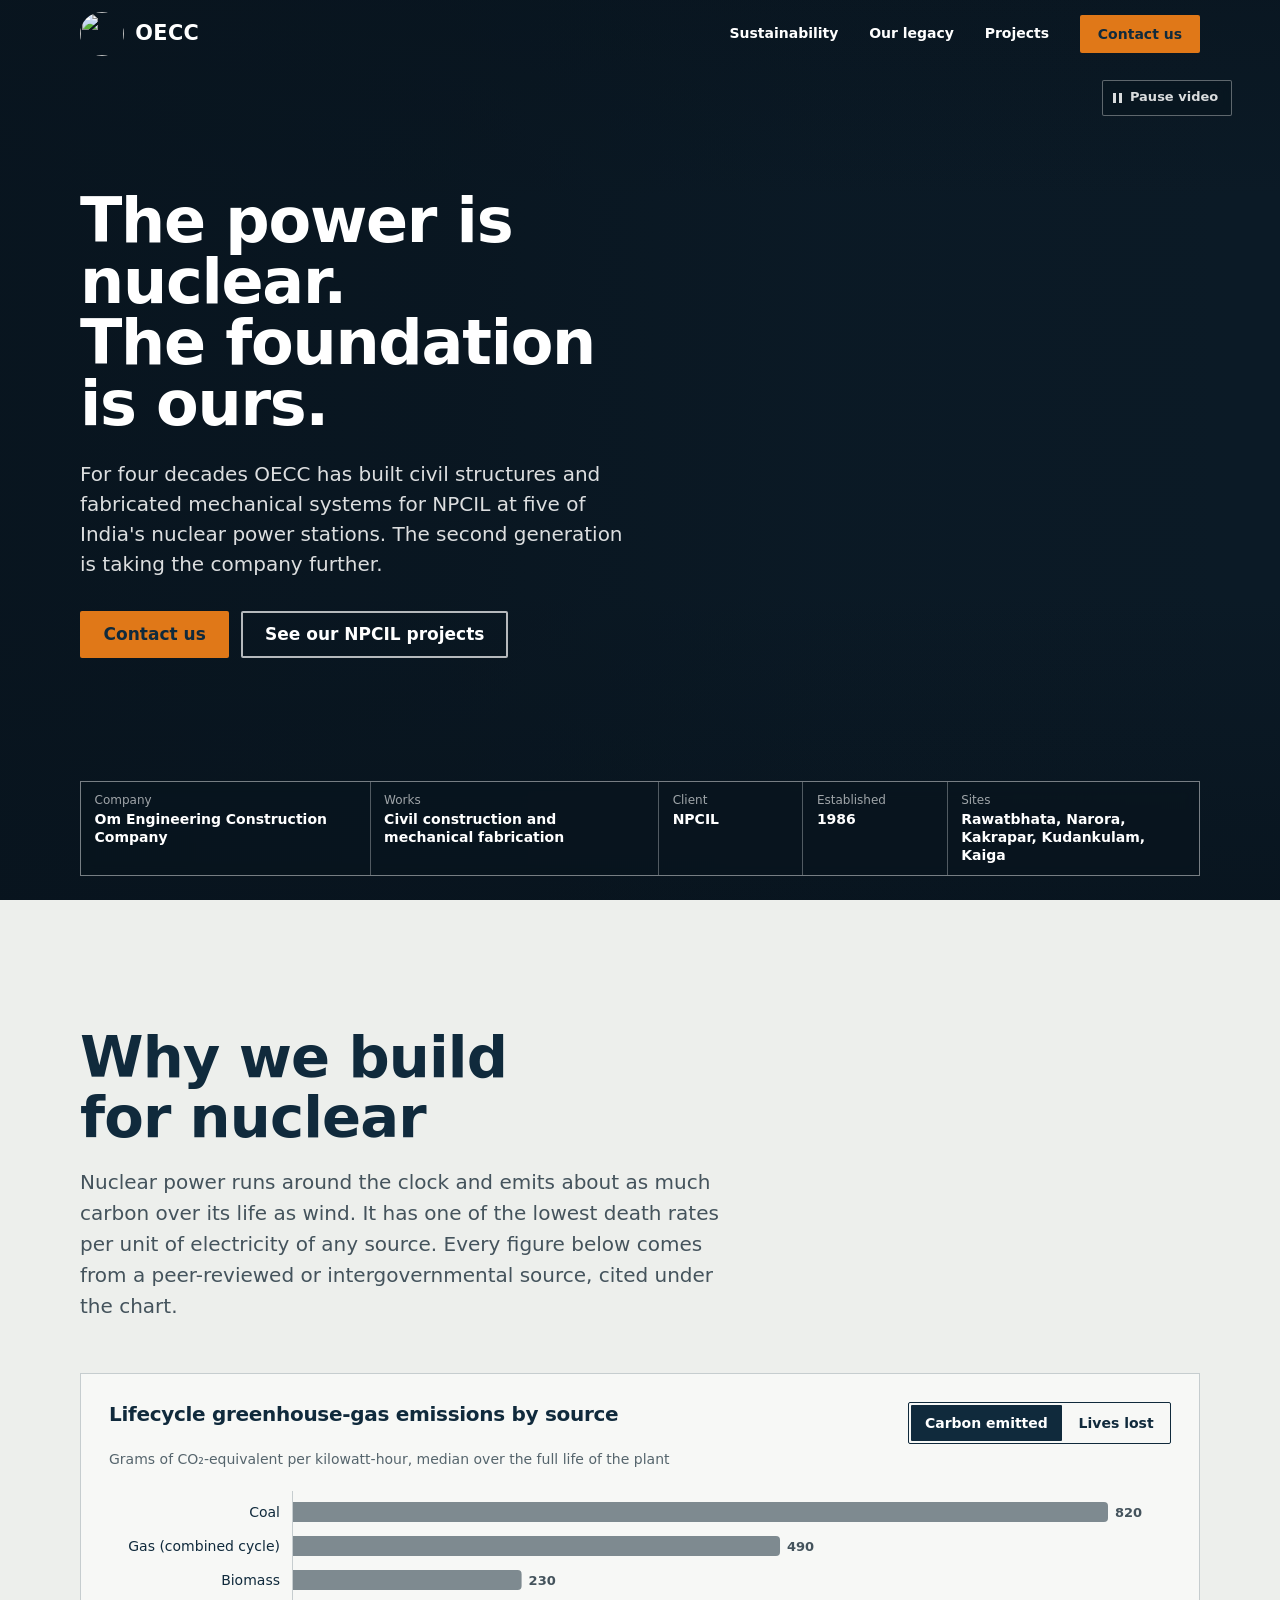
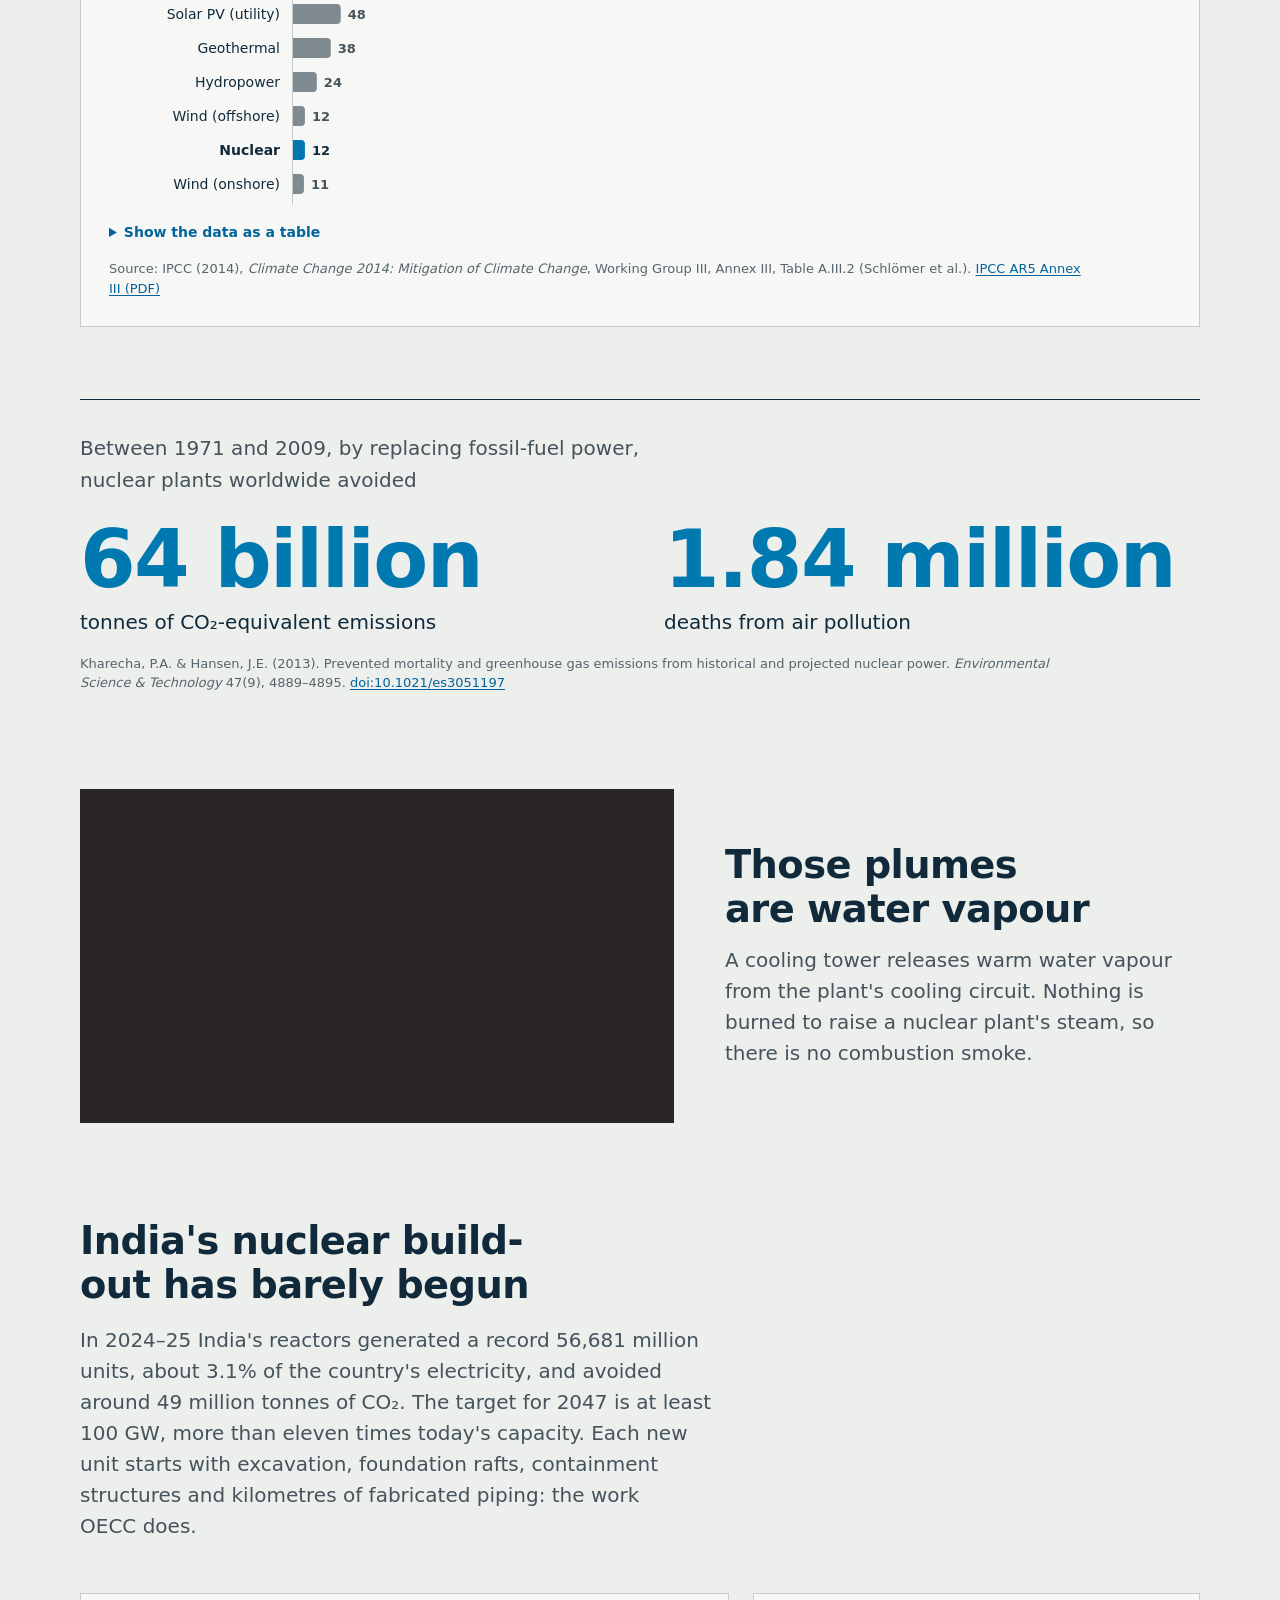
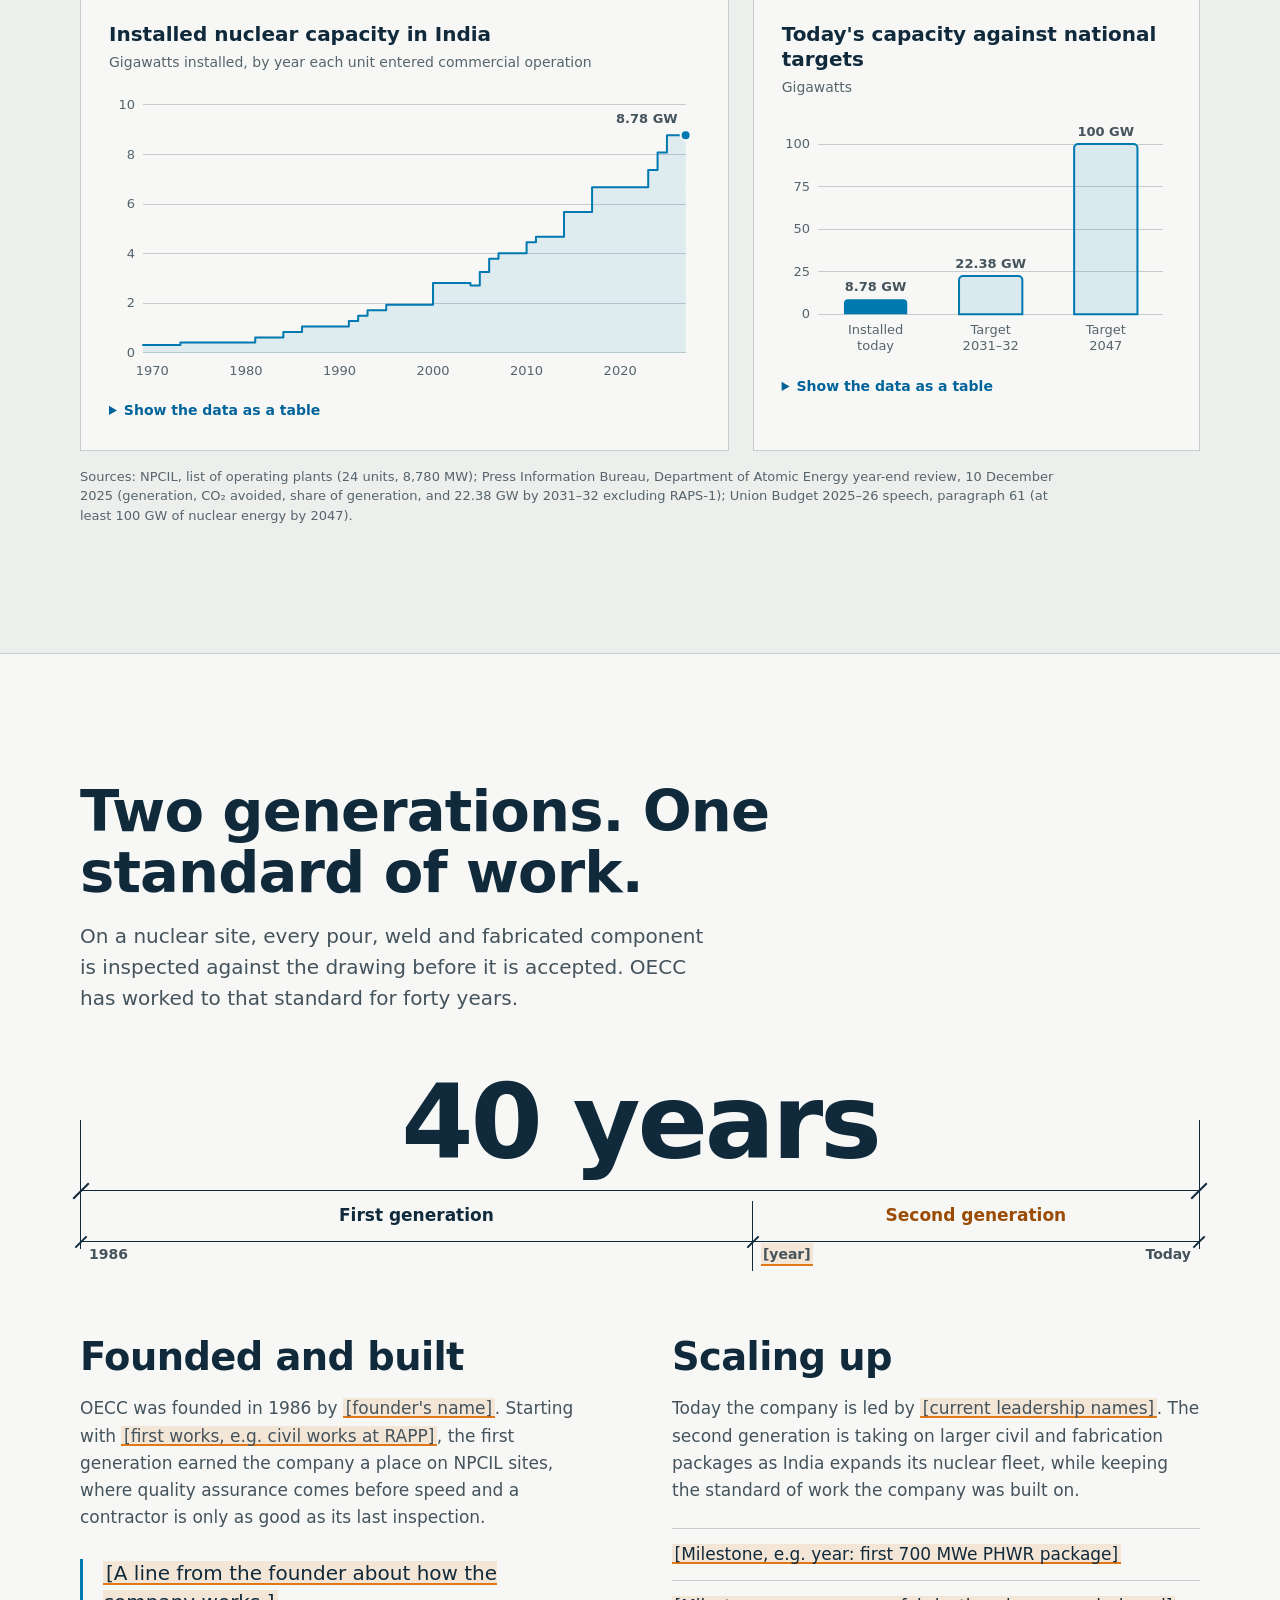
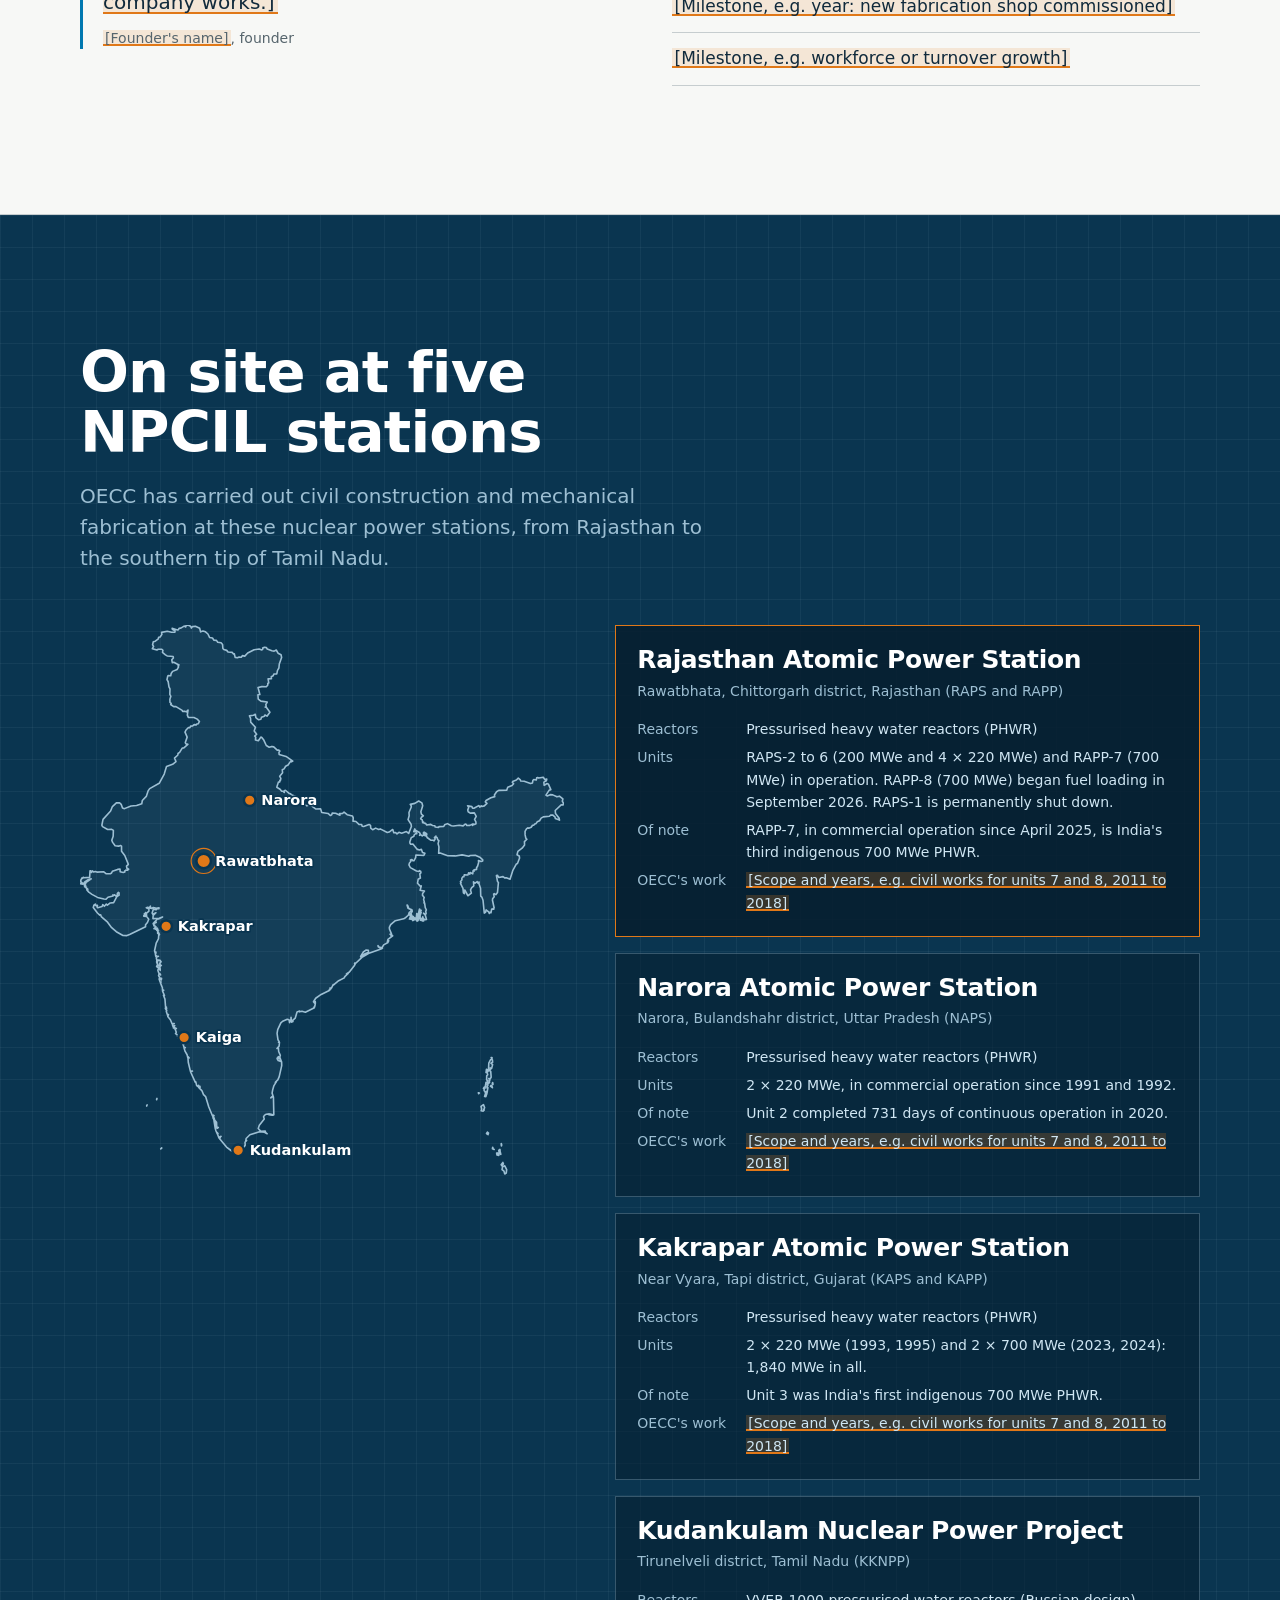
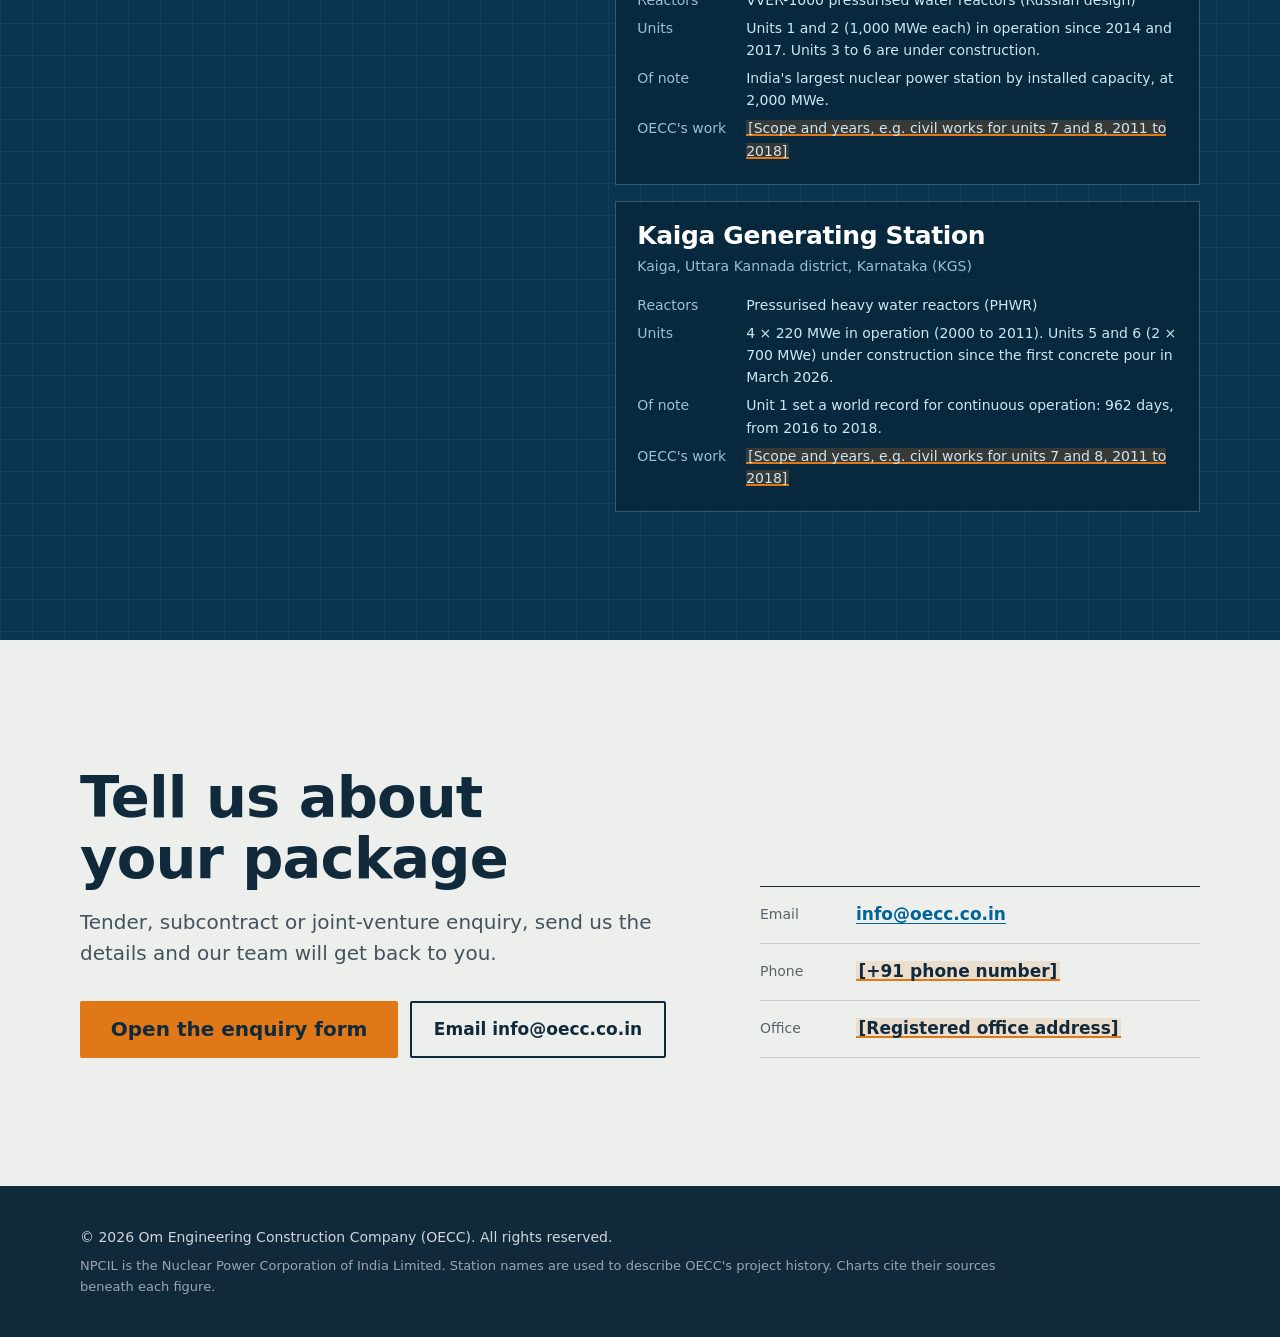
==== commit 7b216780: "First draft after edits and mp4 hero" ====
--- a/index.html
+++ b/index.html
@@ -22,7 +22,7 @@
   <link rel="manifest" href="site.webmanifest">
 
   <link rel="preload" href="assets/fonts/archivo-var.woff2" as="font" type="font/woff2" crossorigin>
-  <link rel="preload" href="assets/img/plant-twilight-1600.webp" as="image" type="image/webp" media="(min-width: 700px)">
+  <link rel="preload" href="assets/video/hero-aerial-poster.webp" as="image" type="image/webp">
   <link rel="stylesheet" href="style.css">
   <script src="script.js" defer></script>
 
@@ -66,44 +66,15 @@
 
     <!-- ============ 1. Hero ============ -->
     <section class="hero" id="top" aria-labelledby="hero-title">
-      <!-- EDIT: replace with a real HD photo (min. 2400px wide) of your site manager at a plant.
-           Put it at /assets/img/hero.webp + hero.jpg, update the two sources below and delete the .hero-figure SVG. -->
-      <picture class="hero-photo">
-        <source media="(min-width: 700px)" srcset="assets/img/plant-twilight-1600.webp" type="image/webp">
-        <source srcset="assets/img/plant-twilight-900.webp" type="image/webp">
-        <img src="assets/img/plant-twilight-1600.jpg" alt="Nuclear power station with cooling towers at dusk" width="1600" height="1066" fetchpriority="high">
-      </picture>
-
-      <!-- Construction manager in a hard hat, seen from behind, looking at the plant -->
-      <svg class="hero-figure" viewBox="0 0 420 520" aria-hidden="true" focusable="false">
-        <defs>
-          <linearGradient id="rim" x1="0" x2="1" y1="0" y2="0">
-            <stop offset="0" stop-color="#ffb46b" stop-opacity=".95"/>
-            <stop offset=".28" stop-color="#ff9a3c" stop-opacity=".25"/>
-            <stop offset=".6" stop-color="#ff9a3c" stop-opacity="0"/>
-          </linearGradient>
-          <linearGradient id="body" x1="0" x2="1" y1="0" y2="1">
-            <stop offset="0" stop-color="#16222c"/>
-            <stop offset="1" stop-color="#05090d"/>
-          </linearGradient>
-          <linearGradient id="hat" x1="0" x2="1" y1="0" y2="0">
-            <stop offset="0" stop-color="#5d6a73"/>
-            <stop offset=".45" stop-color="#26323b"/>
-            <stop offset="1" stop-color="#121a21"/>
-          </linearGradient>
-        </defs>
-        <!-- torso, neck and head -->
-        <path fill="url(#body)" d="M0,520 L0,404 C2,352 40,322 104,306 C138,298 160,288 172,276 C177,268 178,256 176,242 C164,232 158,214 158,194 C158,160 182,138 212,138 C242,138 264,160 264,194 C264,214 258,232 246,242 C244,256 245,268 250,276 C262,288 284,298 318,306 C382,322 418,352 420,404 L420,520 Z"/>
-        <!-- hi-vis vest: two reflective bands across the back -->
-        <path fill="#d7dee2" opacity=".2" d="M8,372 C120,356 300,356 412,372 L413,386 C300,370 120,370 7,386 Z"/>
-        <path fill="#d7dee2" opacity=".16" d="M4,414 C120,398 300,398 416,414 L417,426 C300,410 120,410 3,426 Z"/>
-        <!-- hard hat: dome, ridge and brim -->
-        <path fill="url(#hat)" d="M160,184 C158,134 184,104 211,104 C238,104 264,134 262,184 Z"/>
-        <path fill="#3a4750" d="M205,104 C206,98 216,98 217,104 L219,184 L203,184 Z" opacity=".7"/>
-        <path fill="url(#hat)" d="M138,186 C150,176 272,176 284,186 C276,196 146,196 138,186 Z"/>
-        <!-- warm rim light from the plant -->
-        <path fill="none" stroke="url(#rim)" stroke-width="3" d="M0,404 C2,352 40,322 104,306 C138,298 160,288 172,276 C177,268 178,256 176,242 C164,232 158,214 158,194 M160,184 C158,134 184,104 211,104 M138,186 C150,176 200,174 211,175"/>
-      </svg>
+      <!-- Hero footage: drone push-in between two cooling towers, upscaled to HD and looped (assets/video/hero-aerial-*).
+           Muted + playsinline so it autoplays on phones; the poster is the loop's first frame, so first paint matches playback. -->
+      <video class="hero-video" autoplay muted loop playsinline preload="auto"
+             poster="assets/video/hero-aerial-poster.webp" aria-hidden="true" data-hero-video>
+        <source src="assets/video/hero-aerial-1080.webm" type="video/webm" media="(min-width: 900px)">
+        <source src="assets/video/hero-aerial-1080.mp4" type="video/mp4" media="(min-width: 900px)">
+        <source src="assets/video/hero-aerial-720.webm" type="video/webm">
+        <source src="assets/video/hero-aerial-720.mp4" type="video/mp4">
+      </video>
 
       <div class="hero-shade" aria-hidden="true"></div>
 
@@ -112,21 +83,24 @@
           <span class="line">The power is nuclear.</span>
           <span class="line">The foundation is ours.</span>
         </h1>
-        <p class="hero-lede">For moroe than four decades OECC has built civil structures and fabricated mechanical systems for NPCIL at five of India's nuclear power stations.</p>
+        <p class="hero-lede">For four decades OECC has built civil structures and fabricated mechanical systems for NPCIL at five of India's nuclear power stations. The second generation is taking the company further.</p>
         <div class="hero-actions">
           <a class="btn btn-primary" href="#contact">Contact us</a>
           <a class="btn btn-ghost" href="#projects">See our NPCIL projects</a>
         </div>
       </div>
 
+      <button type="button" class="hero-pause" data-hero-pause aria-pressed="false">Pause video</button>
+
       <!-- Drawing title block: identifies the company the way a title block identifies a drawing -->
-     <!--- <dl class="title-block">
+      <dl class="title-block">
         <div class="tb-cell tb-wide"><dt>Company</dt><dd>Om Engineering Construction Company</dd></div>
         <div class="tb-cell"><dt>Works</dt><dd>Civil construction and mechanical fabrication</dd></div>
         <div class="tb-cell"><dt>Client</dt><dd>NPCIL</dd></div>
+        <!-- EDIT: confirm founding year -->
         <div class="tb-cell"><dt>Established</dt><dd data-founded>1986</dd></div>
         <div class="tb-cell"><dt>Sites</dt><dd>Rawatbhata, Narora, Kakrapar, Kudankulam, Kaiga</dd></div>
-      </dl> --->
+      </dl>
     </section>
 
     <!-- ============ 2. Sustainability ============ -->
@@ -373,7 +347,8 @@
 
   <footer class="site-footer">
     <div class="wrap footer-inner">
-      <p>© <span data-year>2026</span> <a href = "mailto:testemail@email.com"> (OECC) </a> Om Engineering Construction Company. All rights reserved.</p>
+      <p>© <span data-year>2026</span> Om Engineering Construction Company (OECC). All rights reserved.</p>
+      <p class="footer-small">NPCIL is the Nuclear Power Corporation of India Limited. Station names are used to describe OECC's project history. Charts cite their sources beneath each figure.</p>
     </div>
   </footer>
 </body>
--- a/style.css
+++ b/style.css
@@ -243,43 +243,63 @@
   overflow: hidden;
   isolation: isolate;
 }
-.hero-photo, .hero-photo img {
+.hero-video {
   position: absolute;
   inset: 0;
+  z-index: -3;
   width: 100%;
   height: 100%;
-}
-.hero-photo { z-index: -3; }
-.hero-photo img {
   object-fit: cover;
-  object-position: 58% 50%;
-  /* the source photo is small: a touch of blur reads as depth of field behind the sharp figure */
-  filter: blur(0.6px) saturate(1.05);
-  transform: scale(1.02);
-}
-/* On wide screens the photo sits right of the text column so the towers stay clear of the headline */
-@media (min-width: 1000px) {
-  .hero-photo { left: 34%; width: 66%; }
-  .hero-photo img { object-position: 50% 50%; }
+  object-position: 50% 50%;
+  background: #0b1a26;
 }
 .hero-shade {
   position: absolute;
   inset: 0;
   z-index: -2;
   background:
-    linear-gradient(90deg, #0b1a26 0%, #0b1a26 34%, rgba(11, 26, 38, 0.6) 46%, rgba(11, 26, 38, 0) 62%),
-    linear-gradient(0deg, rgba(8, 20, 30, 0.85) 0%, rgba(8, 20, 30, 0) 30%);
-}
-.hero-figure {
-  position: absolute;
-  z-index: -1;
-  right: clamp(-2rem, -1vw, 0rem);
-  bottom: 0;
-  height: min(54vh, 31rem);
-  width: auto;
-  aspect-ratio: 420 / 520;
-  filter: drop-shadow(0 0 30px rgba(0, 0, 0, 0.35));
-}
+    linear-gradient(90deg, rgba(8, 20, 30, 0.86) 0%, rgba(8, 20, 30, 0.62) 34%, rgba(8, 20, 30, 0.12) 64%, rgba(8, 20, 30, 0) 100%),
+    linear-gradient(0deg, rgba(8, 20, 30, 0.82) 0%, rgba(8, 20, 30, 0) 34%),
+    linear-gradient(180deg, rgba(8, 20, 30, 0.55) 0%, rgba(8, 20, 30, 0) 22%);
+}
+.hero-pause {
+  position: absolute;
+  z-index: 2;
+  top: calc(var(--nav-h) + 0.75rem);
+  right: var(--gutter);
+  display: inline-flex;
+  align-items: center;
+  gap: 0.5rem;
+  padding: 0.4rem 0.8rem 0.4rem 0.65rem;
+  font: inherit;
+  font-size: 0.8125rem;
+  font-weight: 600;
+  color: rgba(255, 255, 255, 0.85);
+  background: rgba(8, 20, 30, 0.45);
+  border: 1px solid rgba(255, 255, 255, 0.35);
+  border-radius: 2px;
+  cursor: pointer;
+  -webkit-backdrop-filter: blur(6px);
+  backdrop-filter: blur(6px);
+}
+.hero-pause::before {
+  /* pause glyph: two bars; swaps to a play triangle when paused */
+  content: "";
+  width: 9px;
+  height: 10px;
+  border-left: 3px solid currentColor;
+  border-right: 3px solid currentColor;
+  box-sizing: border-box;
+}
+.hero-pause[aria-pressed="true"]::before {
+  width: 0;
+  height: 0;
+  border-right: 0;
+  border-top: 5px solid transparent;
+  border-bottom: 5px solid transparent;
+  border-left: 9px solid currentColor;
+}
+.hero-pause:hover { color: #fff; border-color: rgba(255, 255, 255, 0.7); }
 .hero-content {
   align-self: center;
   width: 100%;
@@ -347,20 +367,21 @@
   .tb-cell:nth-child(2), .tb-cell:nth-child(4) { border-left: 0; }
   .tb-cell:last-child { grid-column: 1 / -1; border-left: 0; }
 }
-@media (max-width: 999px) {
+@media (max-width: 700px) {
+  /* on phones the headline runs full width, so the pause button drops into the flow below the buttons */
+  .hero { grid-template-rows: 1fr auto auto; }
+  .hero-pause {
+    position: relative;
+    top: auto;
+    right: auto;
+    justify-self: end;
+    margin: 0 var(--gutter) 0.9rem;
+  }
   .hero-shade {
     background:
-      linear-gradient(100deg, rgba(8, 20, 30, 0.9) 0%, rgba(8, 20, 30, 0.6) 45%, rgba(8, 20, 30, 0.2) 75%),
-      linear-gradient(0deg, rgba(8, 20, 30, 0.85) 0%, rgba(8, 20, 30, 0) 34%);
+      linear-gradient(180deg, rgba(8, 20, 30, 0.72) 0%, rgba(8, 20, 30, 0.58) 45%, rgba(8, 20, 30, 0.9) 100%);
   }
-}
-@media (max-width: 700px) {
-  .hero-figure { height: 38vh; right: -1.5rem; opacity: 0.9; }
-  .hero-shade {
-    background:
-      linear-gradient(180deg, rgba(8, 20, 30, 0.7) 0%, rgba(8, 20, 30, 0.55) 45%, rgba(8, 20, 30, 0.88) 100%);
-  }
-  .hero-photo img { object-position: 52% 50%; }
+  .hero-video { object-position: 38% 50%; }
 }
 
 /* One orchestrated moment: the hero assembles on load */
@@ -375,14 +396,9 @@
   .hero-lede { animation-delay: 0.36s; }
   .hero-actions { animation-delay: 0.48s; }
   .title-block { animation-delay: 0.7s; }
-  .hero-figure { animation: figure-in 1.4s cubic-bezier(0.2, 0.8, 0.2, 1) both; }
 }
 @keyframes rise {
   from { opacity: 0; transform: translateY(18px); }
-  to { opacity: 1; transform: none; }
-}
-@keyframes figure-in {
-  from { opacity: 0; transform: translateY(30px); }
   to { opacity: 1; transform: none; }
 }
 
@@ -901,9 +917,9 @@
 
 /* ---------- Print ---------- */
 @media print {
-  .site-nav, .hero-figure, .vapour-band, .form-dialog { display: none !important; }
+  .site-nav, .hero-pause, .form-dialog { display: none !important; }
   .hero { min-height: auto; color: var(--ink); background: none; }
-  .hero-photo, .hero-shade { display: none; }
+  .hero-video, .hero-shade { display: none; }
   .title-block { color: var(--ink); background: none; border-color: var(--ink); }
   .section-projects { background: none; color: var(--ink); }
 }
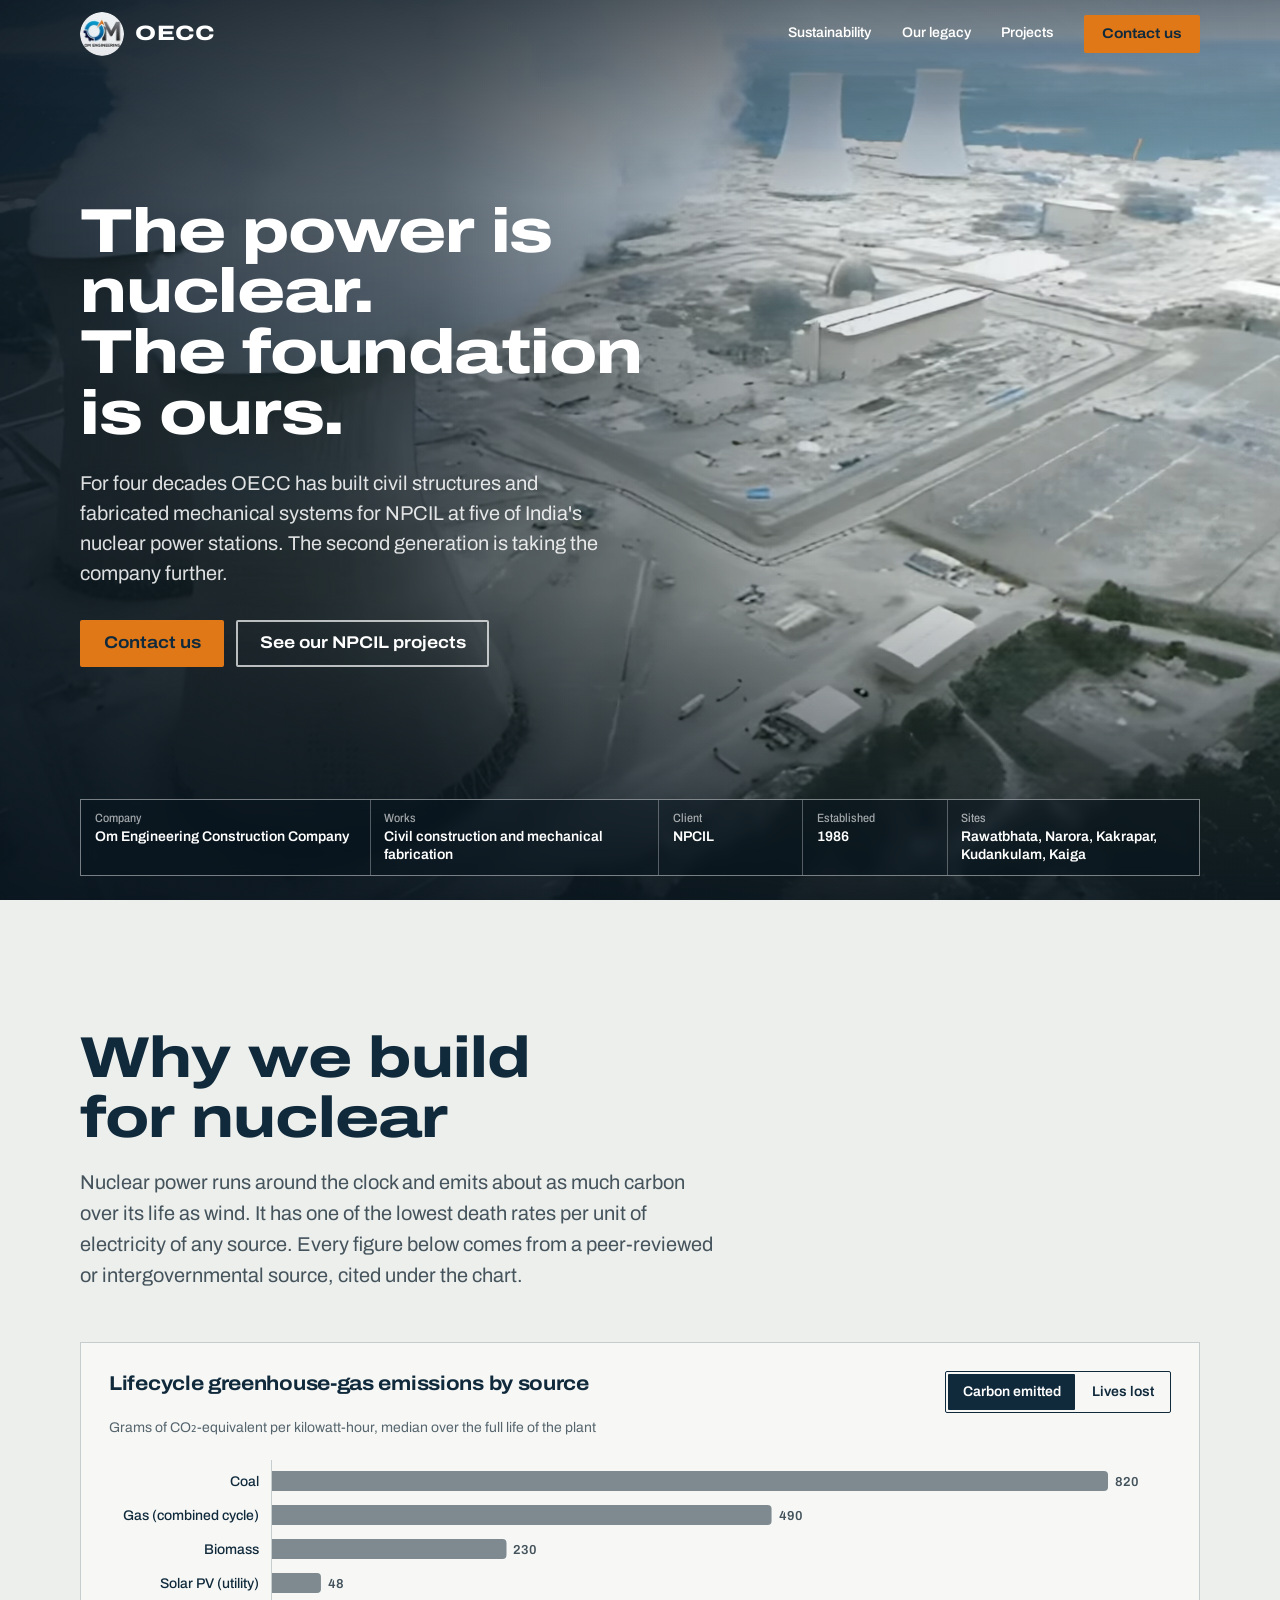
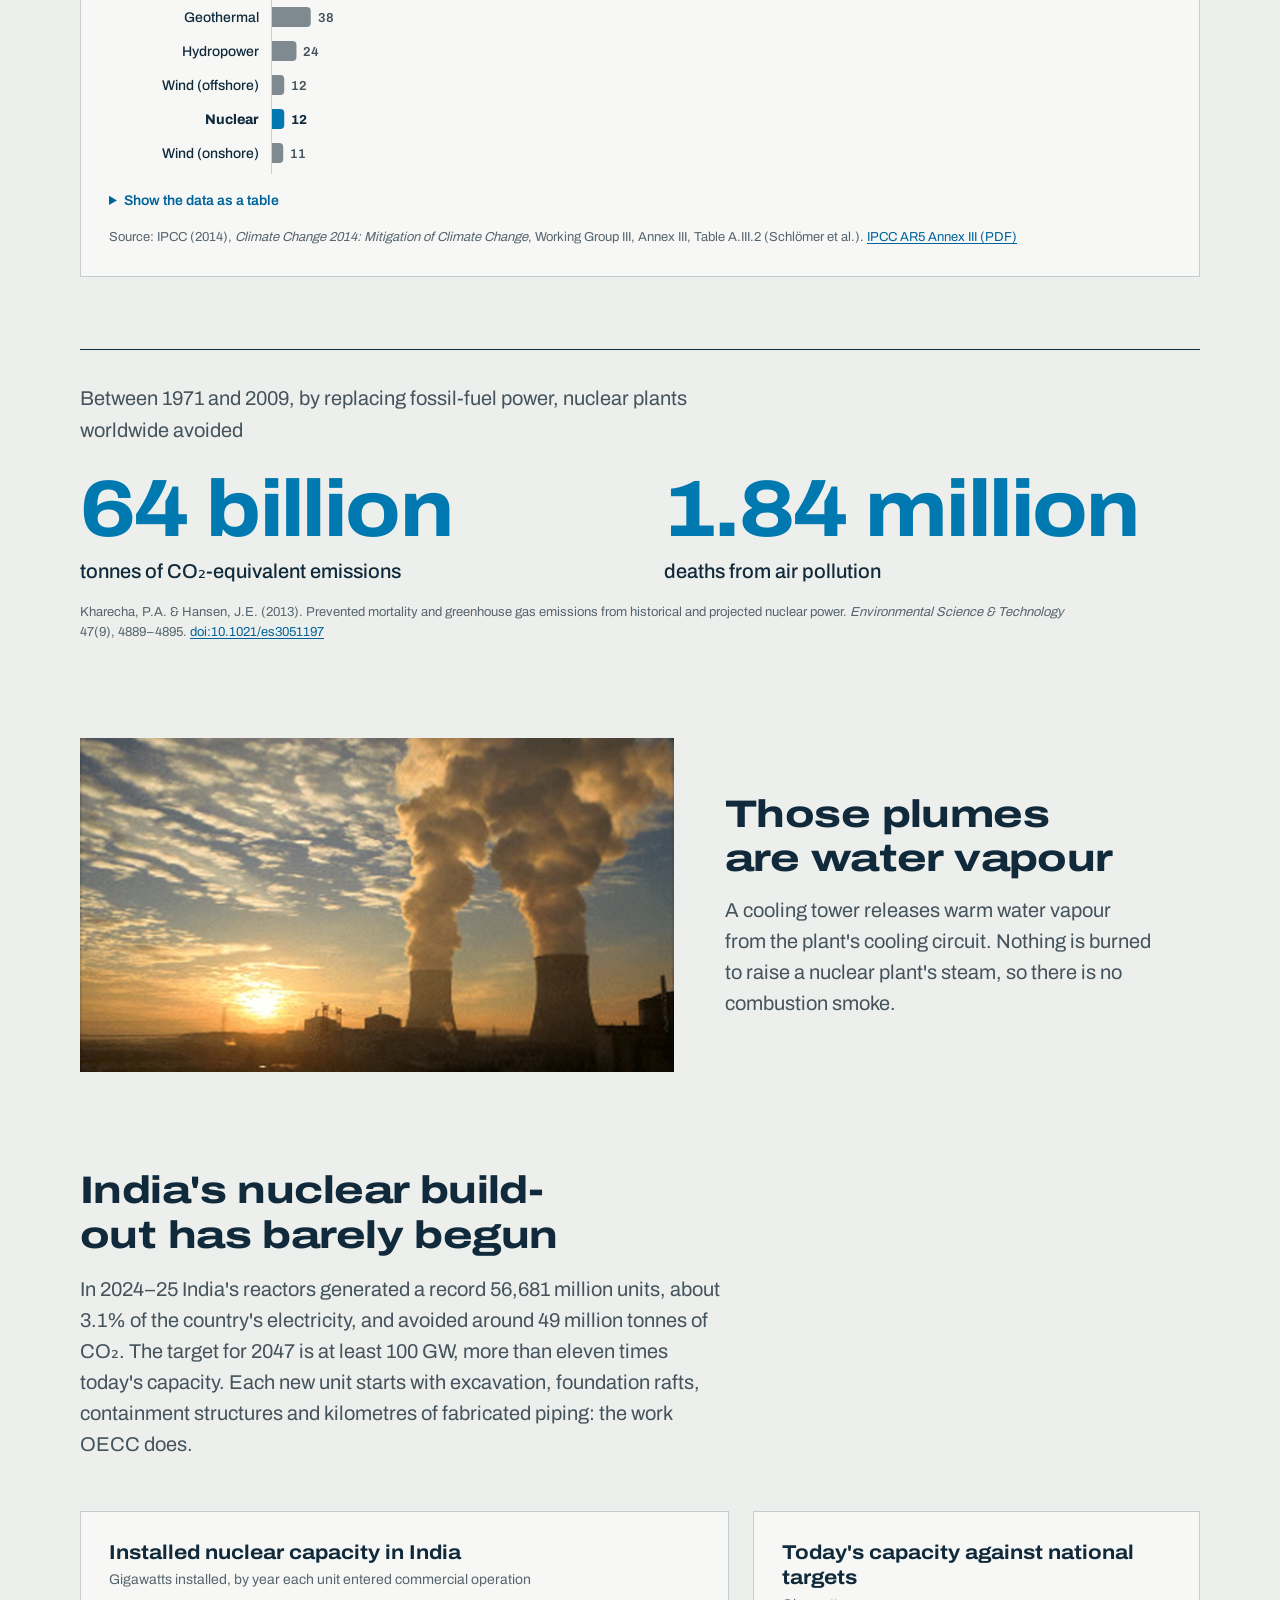
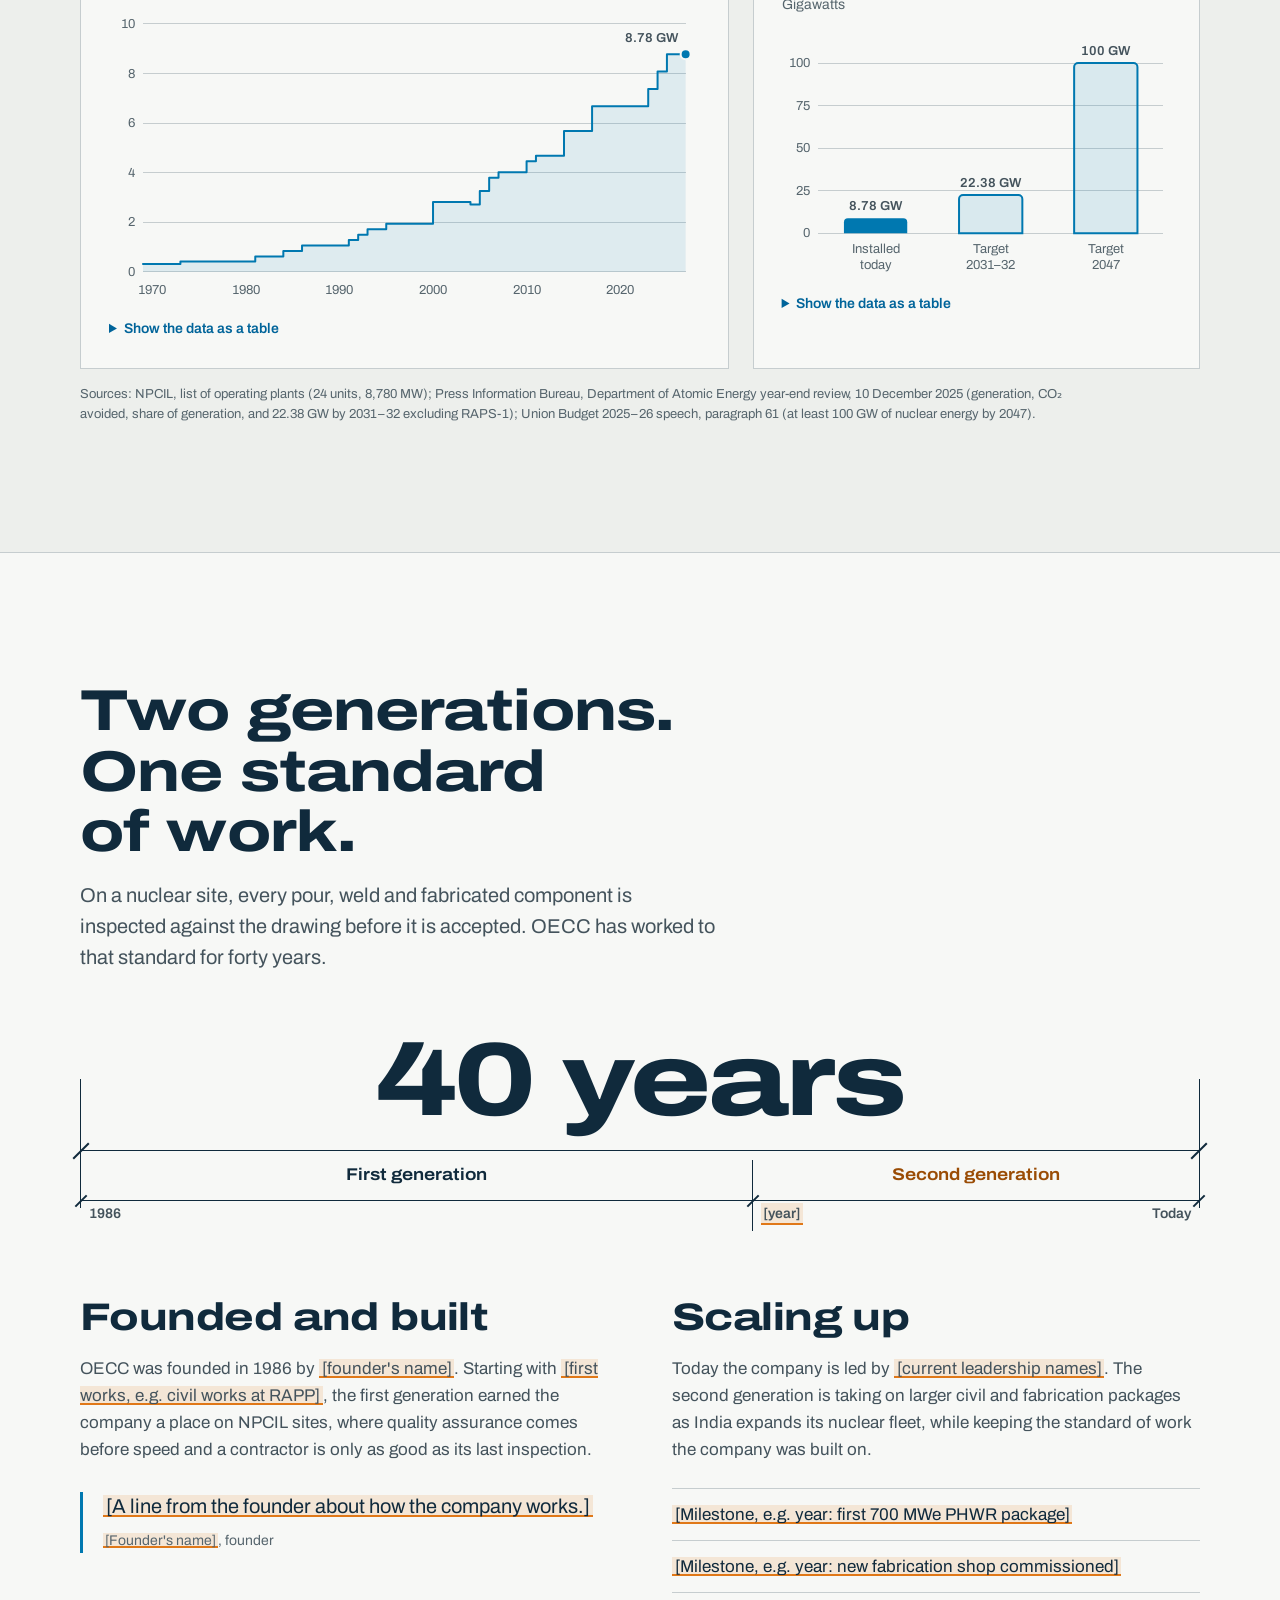
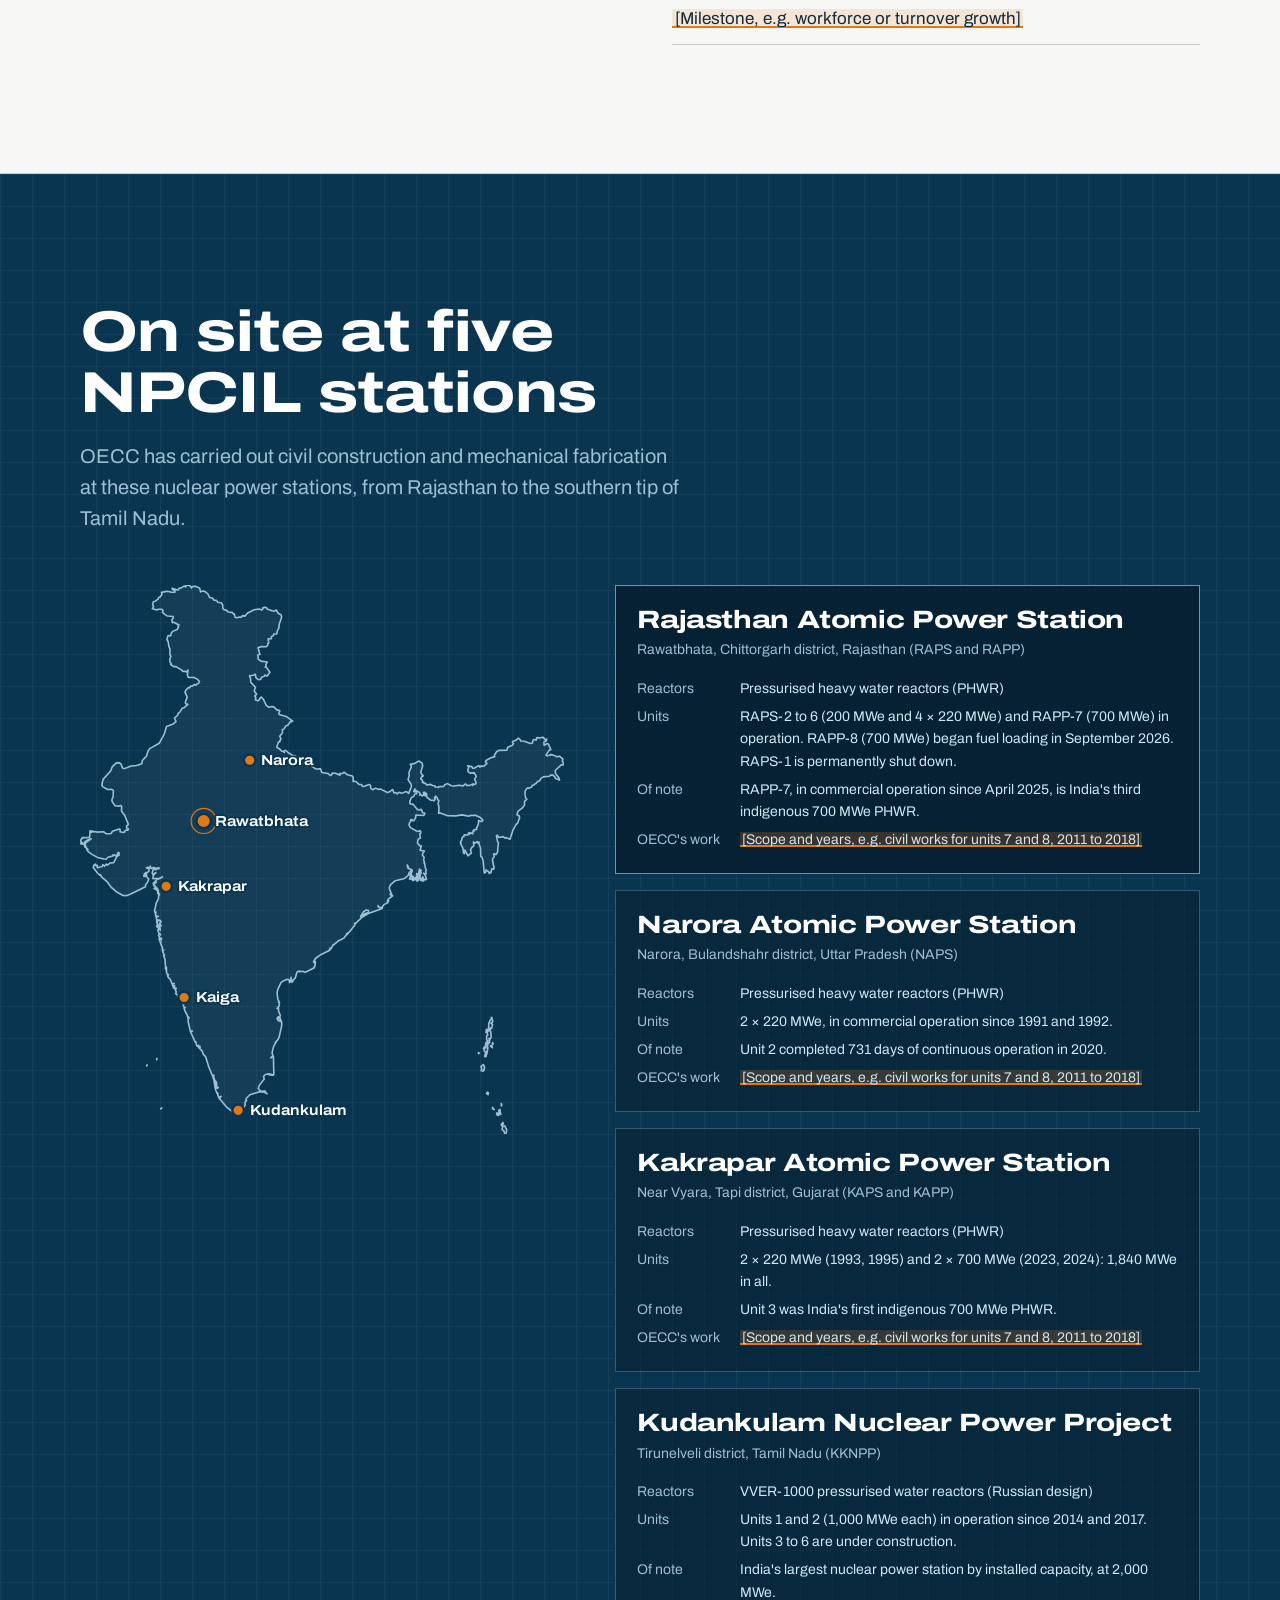
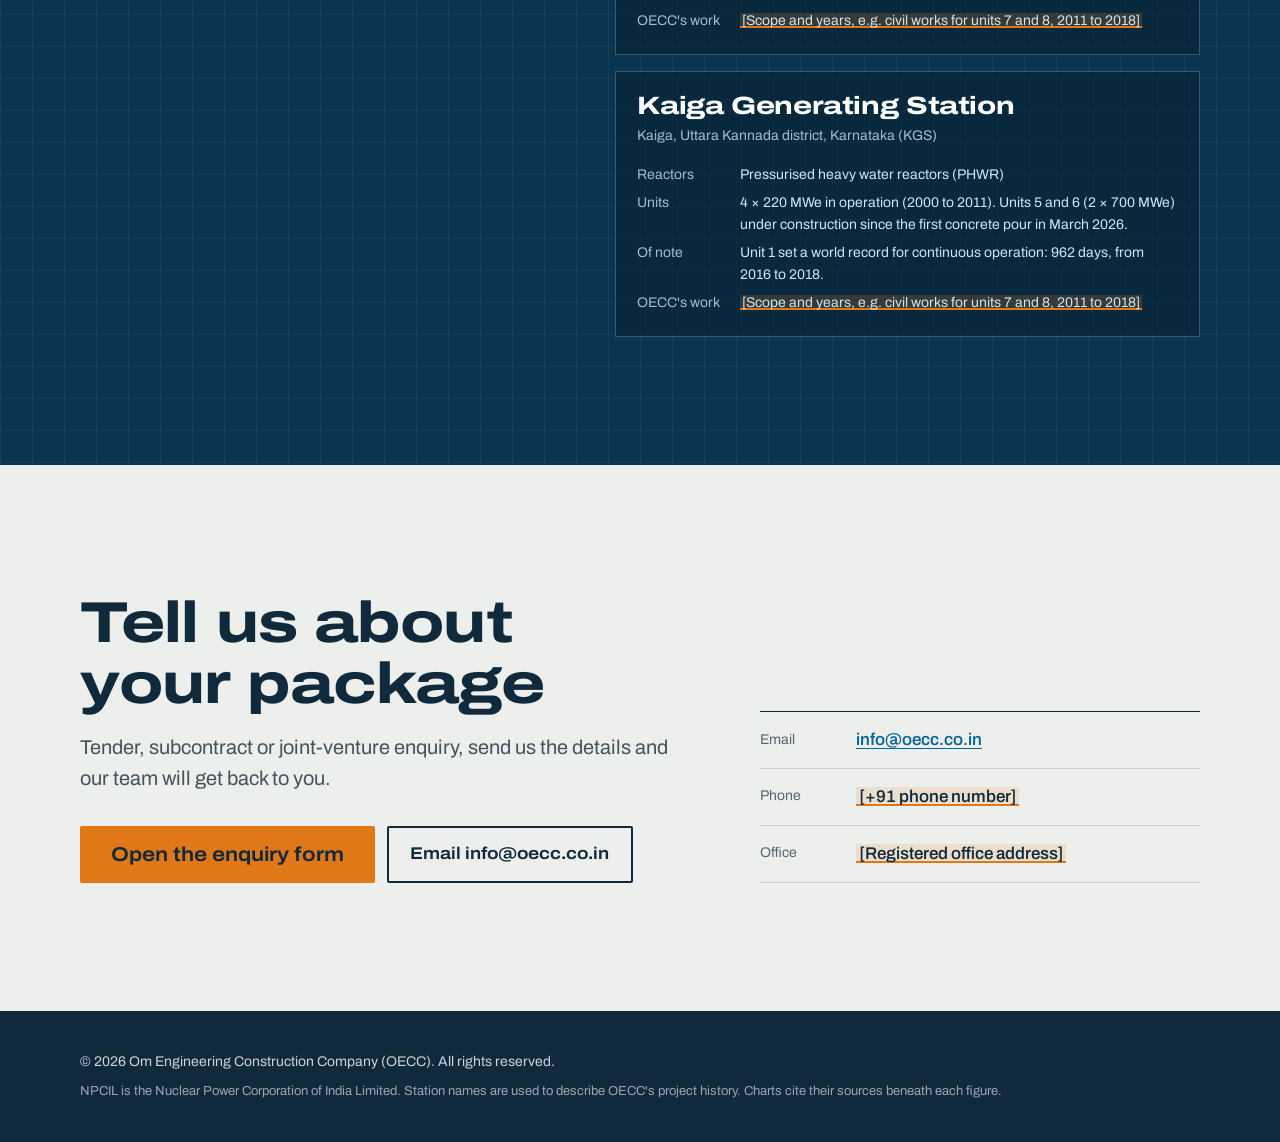
==== commit 04acfc0d: "removed video pause control from hero" ====
--- a/index.html
+++ b/index.html
@@ -89,8 +89,6 @@
           <a class="btn btn-ghost" href="#projects">See our NPCIL projects</a>
         </div>
       </div>
-
-      <button type="button" class="hero-pause" data-hero-pause aria-pressed="false">Pause video</button>
 
       <!-- Drawing title block: identifies the company the way a title block identifies a drawing -->
       <dl class="title-block">
--- a/style.css
+++ b/style.css
@@ -253,6 +253,14 @@
   object-position: 50% 50%;
   background: #0b1a26;
 }
+/* never show a play button over the footage (iOS shows one when battery saver blocks autoplay) */
+.hero-video::-webkit-media-controls,
+.hero-video::-webkit-media-controls-start-playback-button,
+.hero-video::-webkit-media-controls-overlay-play-button {
+  display: none !important;
+  -webkit-appearance: none;
+}
+.hero-video { pointer-events: none; }
 .hero-shade {
   position: absolute;
   inset: 0;
@@ -262,44 +270,6 @@
     linear-gradient(0deg, rgba(8, 20, 30, 0.82) 0%, rgba(8, 20, 30, 0) 34%),
     linear-gradient(180deg, rgba(8, 20, 30, 0.55) 0%, rgba(8, 20, 30, 0) 22%);
 }
-.hero-pause {
-  position: absolute;
-  z-index: 2;
-  top: calc(var(--nav-h) + 0.75rem);
-  right: var(--gutter);
-  display: inline-flex;
-  align-items: center;
-  gap: 0.5rem;
-  padding: 0.4rem 0.8rem 0.4rem 0.65rem;
-  font: inherit;
-  font-size: 0.8125rem;
-  font-weight: 600;
-  color: rgba(255, 255, 255, 0.85);
-  background: rgba(8, 20, 30, 0.45);
-  border: 1px solid rgba(255, 255, 255, 0.35);
-  border-radius: 2px;
-  cursor: pointer;
-  -webkit-backdrop-filter: blur(6px);
-  backdrop-filter: blur(6px);
-}
-.hero-pause::before {
-  /* pause glyph: two bars; swaps to a play triangle when paused */
-  content: "";
-  width: 9px;
-  height: 10px;
-  border-left: 3px solid currentColor;
-  border-right: 3px solid currentColor;
-  box-sizing: border-box;
-}
-.hero-pause[aria-pressed="true"]::before {
-  width: 0;
-  height: 0;
-  border-right: 0;
-  border-top: 5px solid transparent;
-  border-bottom: 5px solid transparent;
-  border-left: 9px solid currentColor;
-}
-.hero-pause:hover { color: #fff; border-color: rgba(255, 255, 255, 0.7); }
 .hero-content {
   align-self: center;
   width: 100%;
@@ -368,15 +338,6 @@
   .tb-cell:last-child { grid-column: 1 / -1; border-left: 0; }
 }
 @media (max-width: 700px) {
-  /* on phones the headline runs full width, so the pause button drops into the flow below the buttons */
-  .hero { grid-template-rows: 1fr auto auto; }
-  .hero-pause {
-    position: relative;
-    top: auto;
-    right: auto;
-    justify-self: end;
-    margin: 0 var(--gutter) 0.9rem;
-  }
   .hero-shade {
     background:
       linear-gradient(180deg, rgba(8, 20, 30, 0.72) 0%, rgba(8, 20, 30, 0.58) 45%, rgba(8, 20, 30, 0.9) 100%);
@@ -917,7 +878,7 @@
 
 /* ---------- Print ---------- */
 @media print {
-  .site-nav, .hero-pause, .form-dialog { display: none !important; }
+  .site-nav, .form-dialog { display: none !important; }
   .hero { min-height: auto; color: var(--ink); background: none; }
   .hero-video, .hero-shade { display: none; }
   .title-block { color: var(--ink); background: none; border-color: var(--ink); }
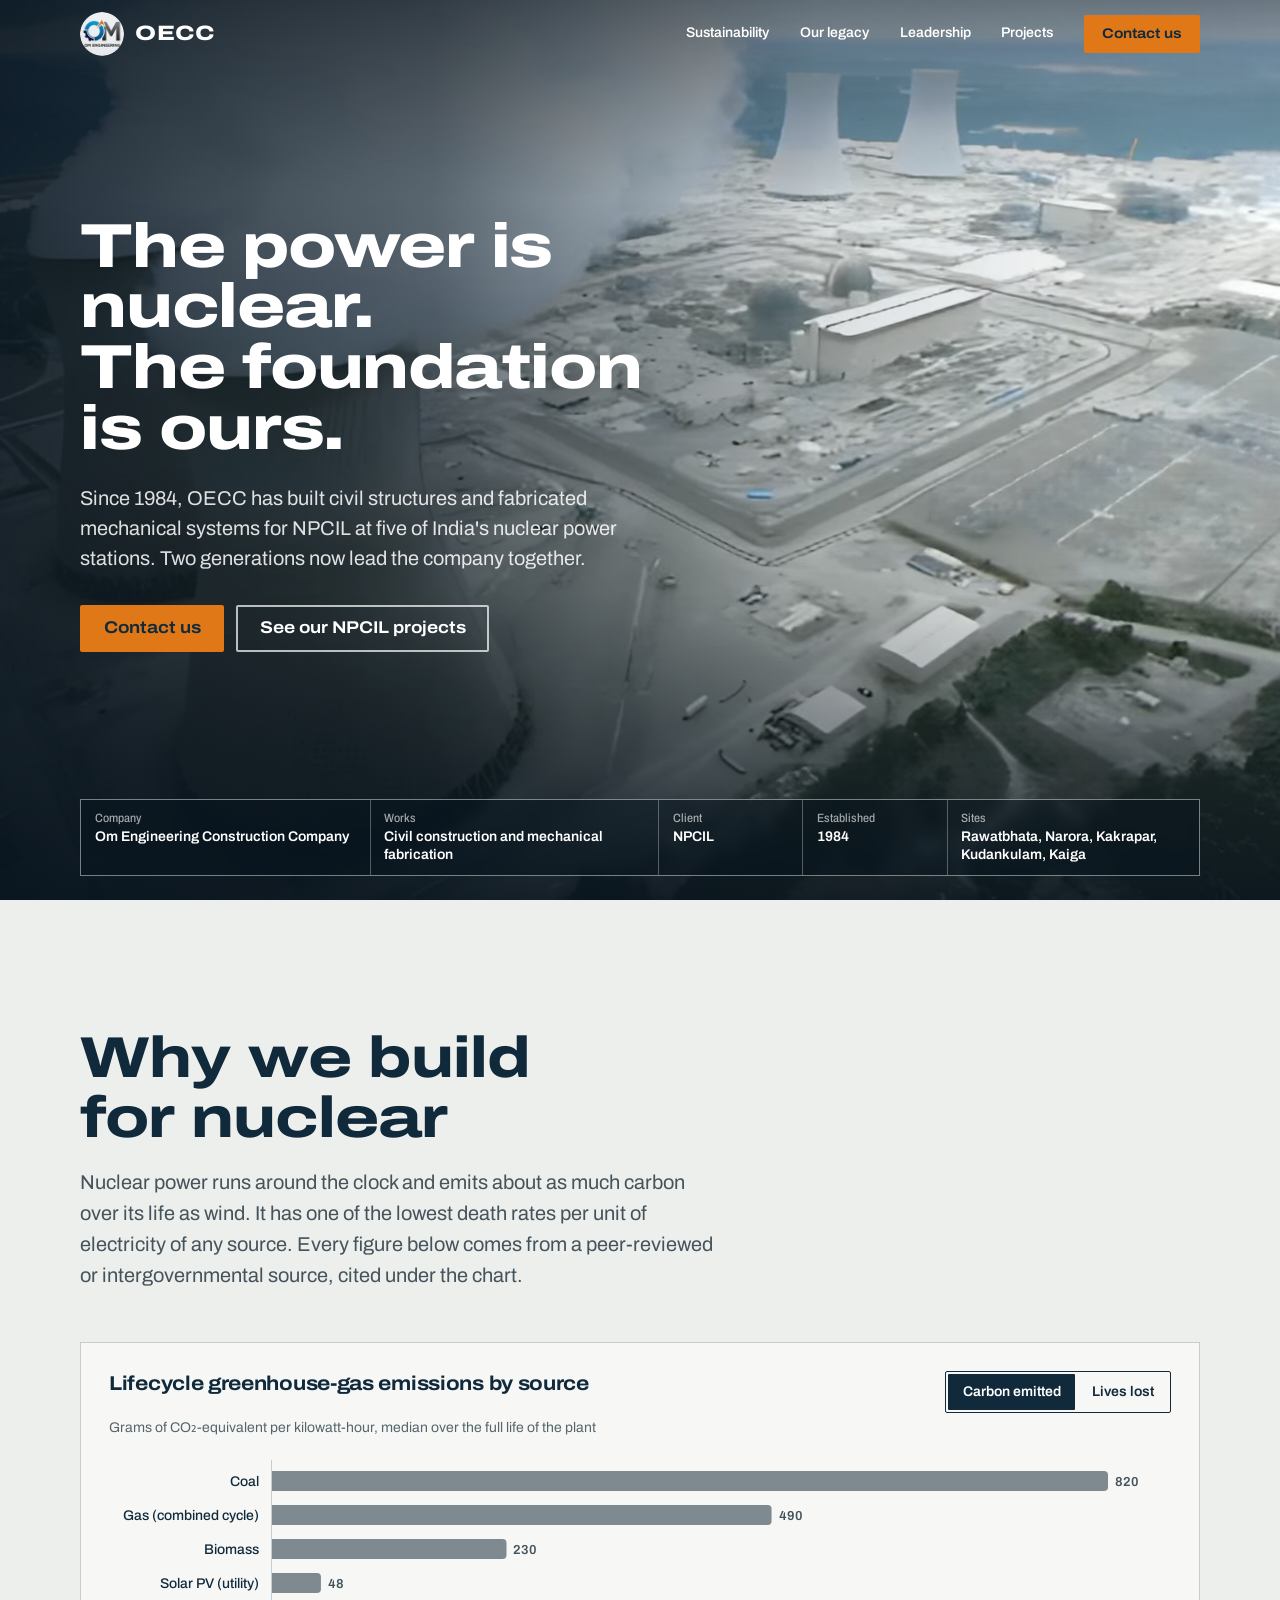
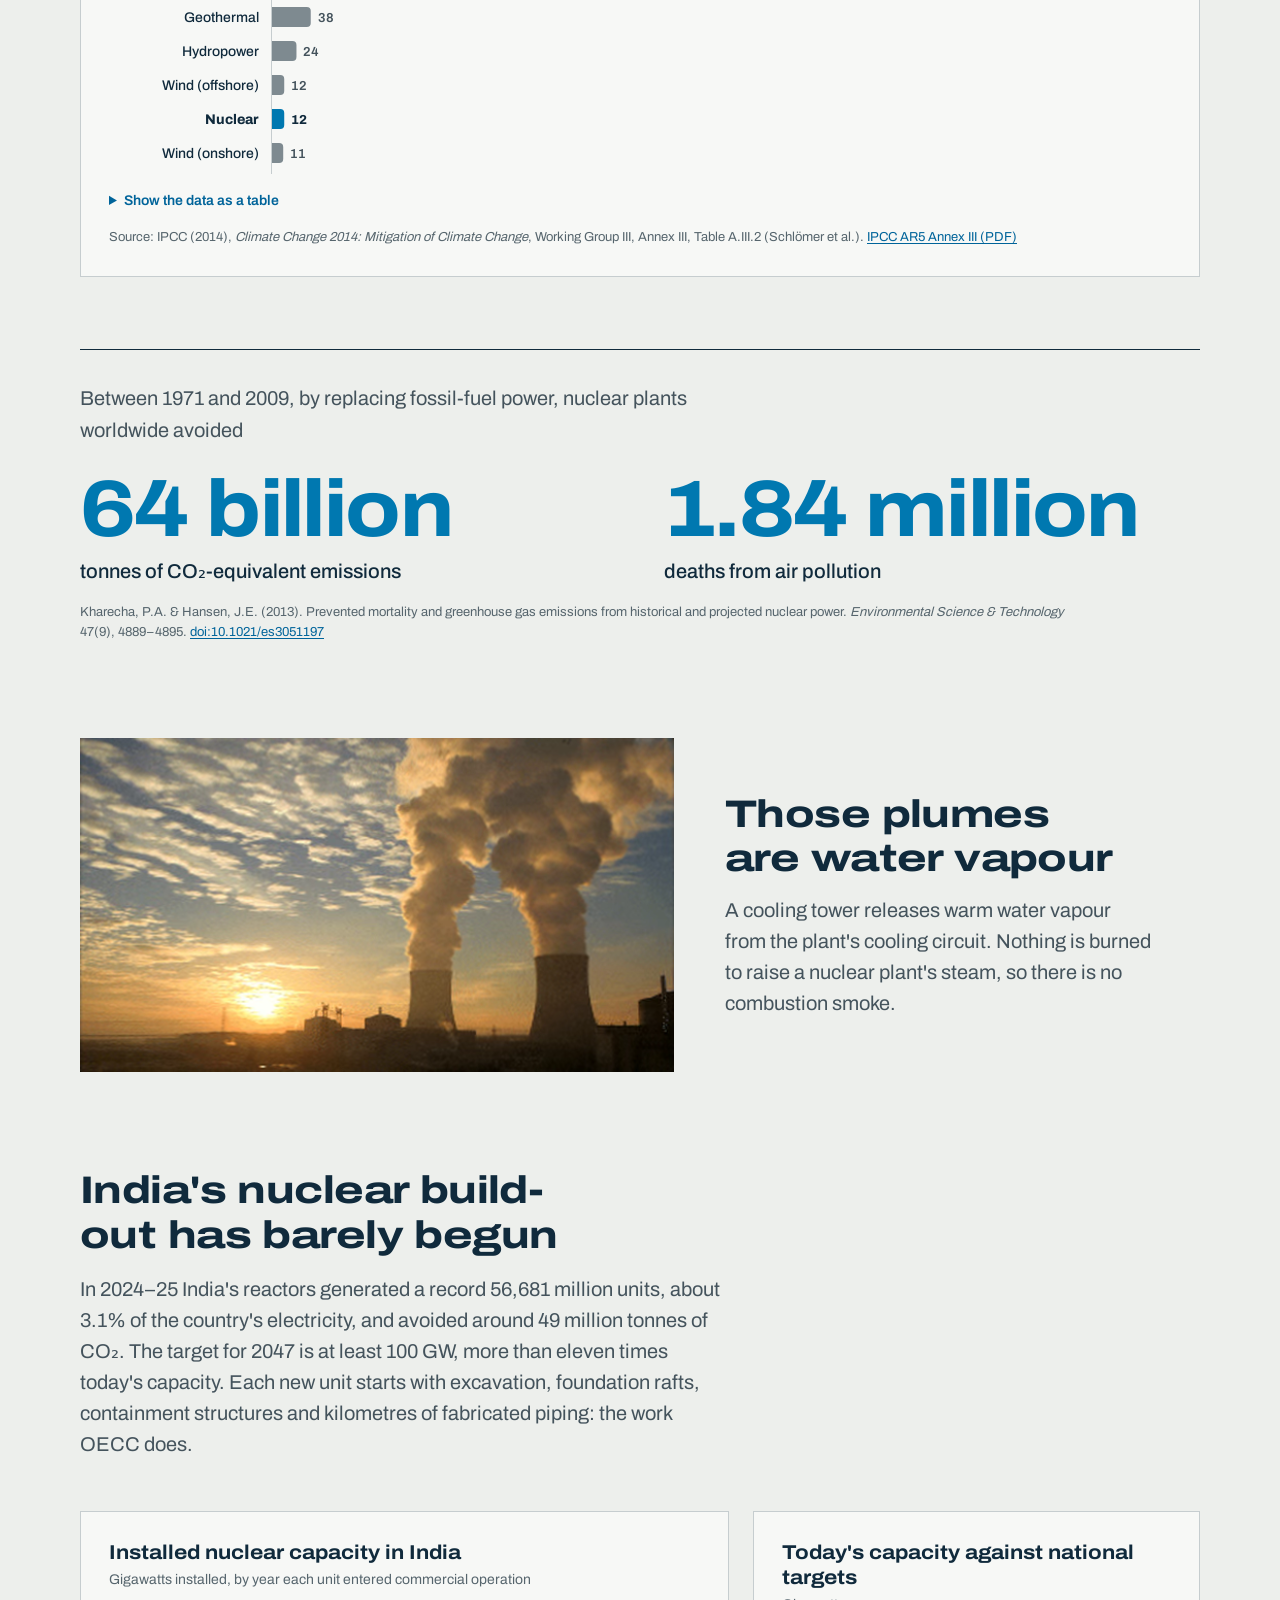
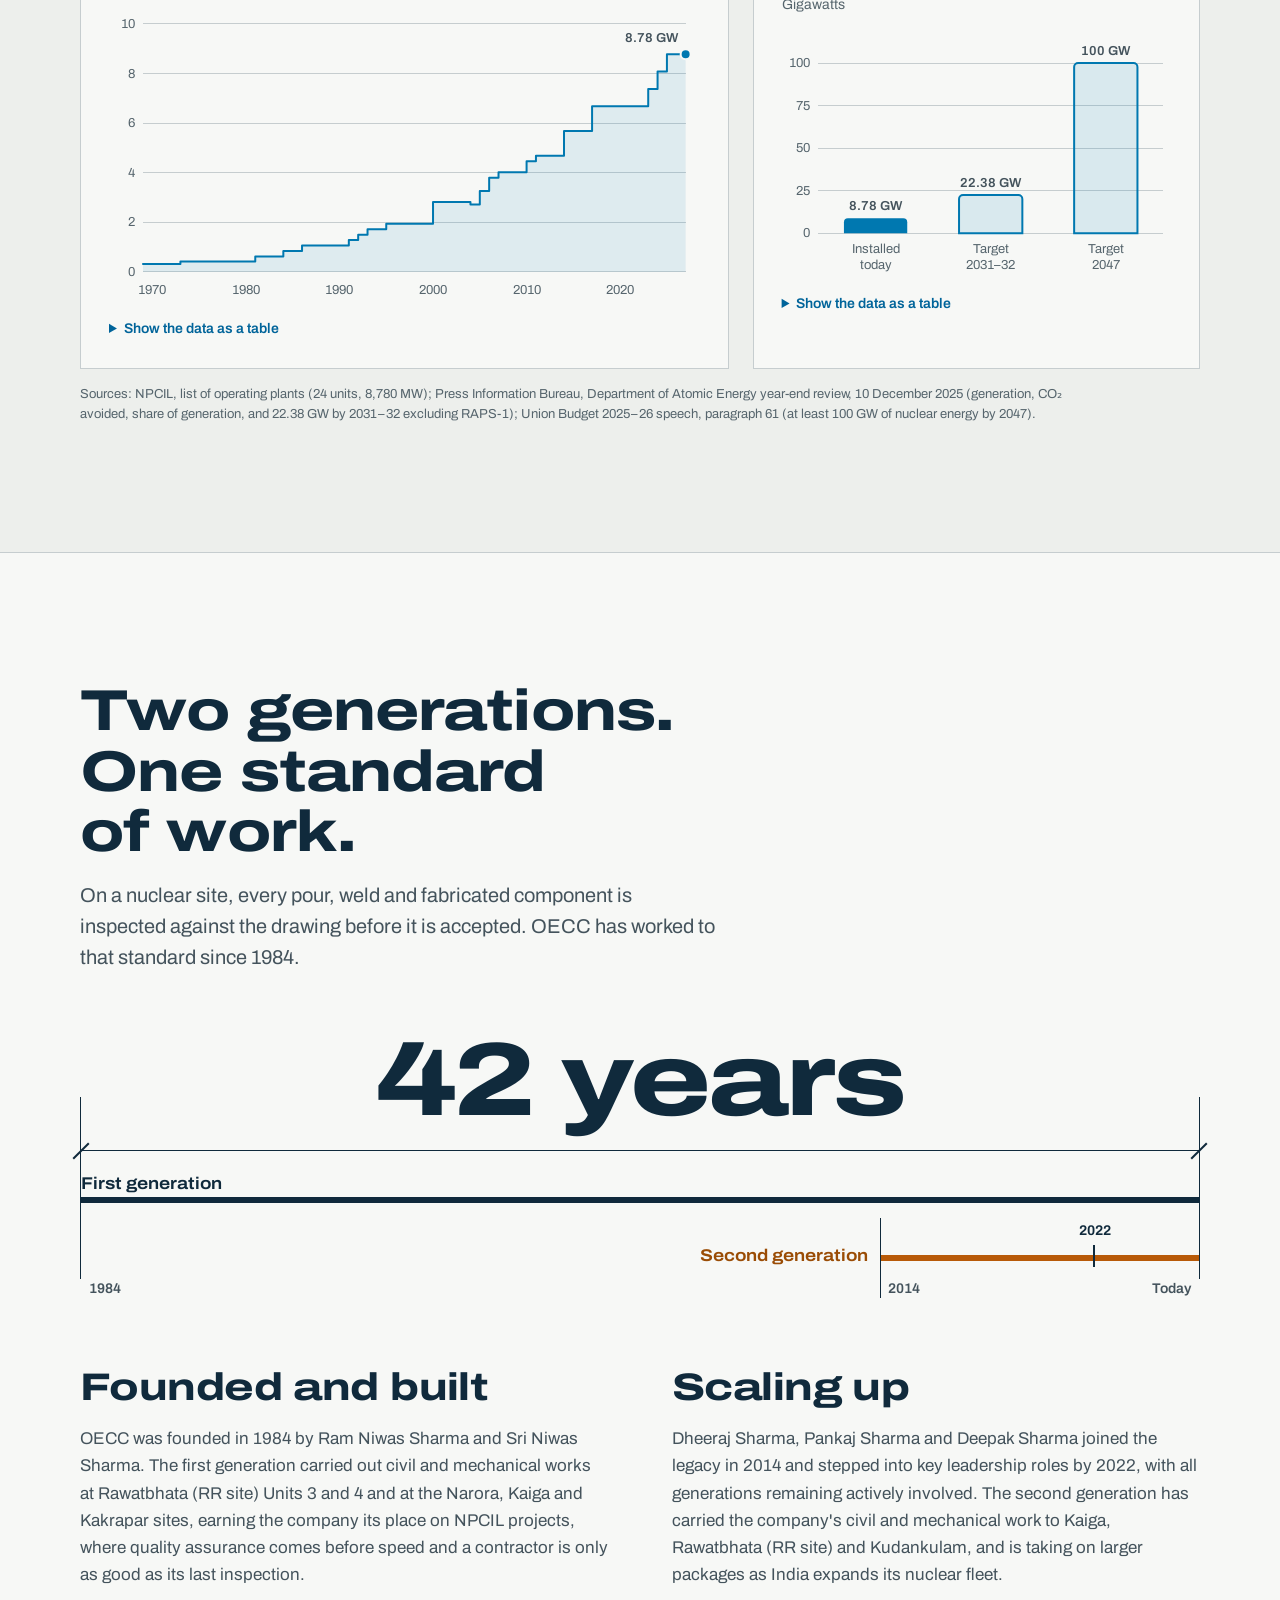
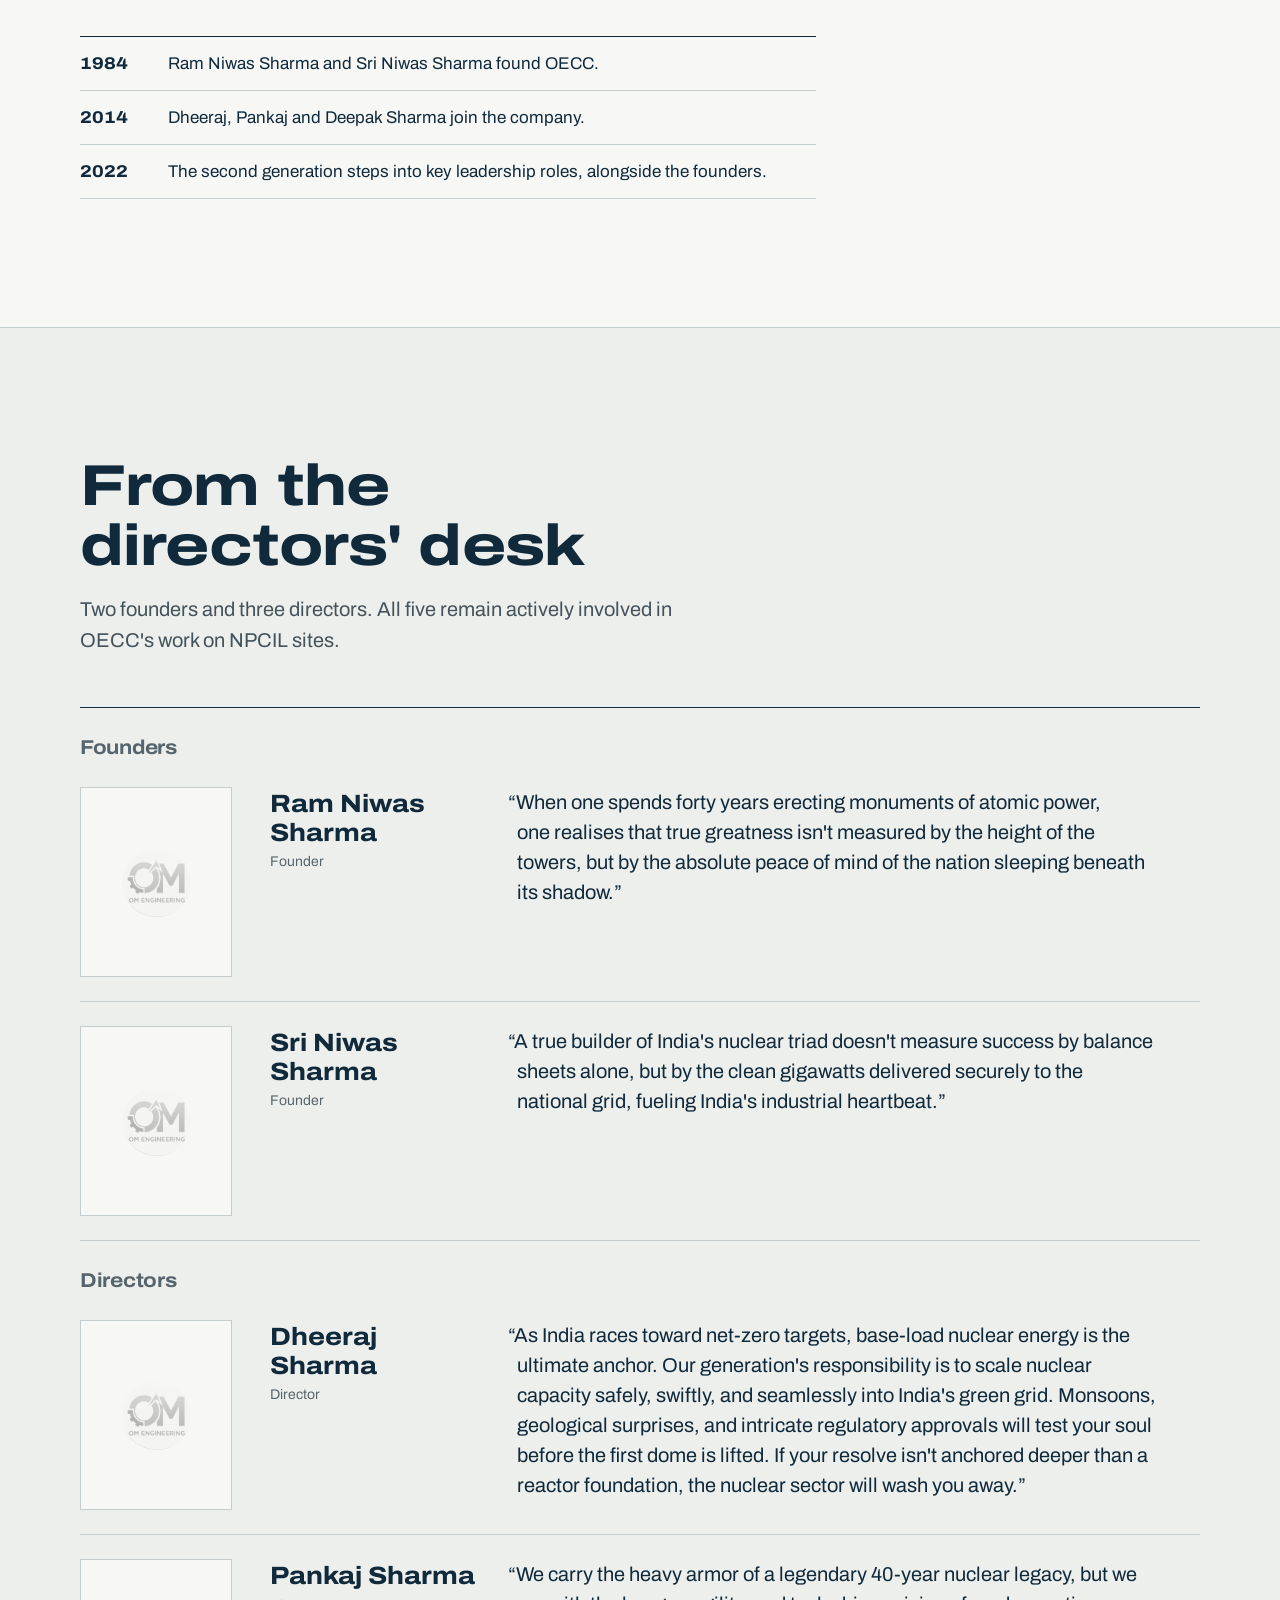
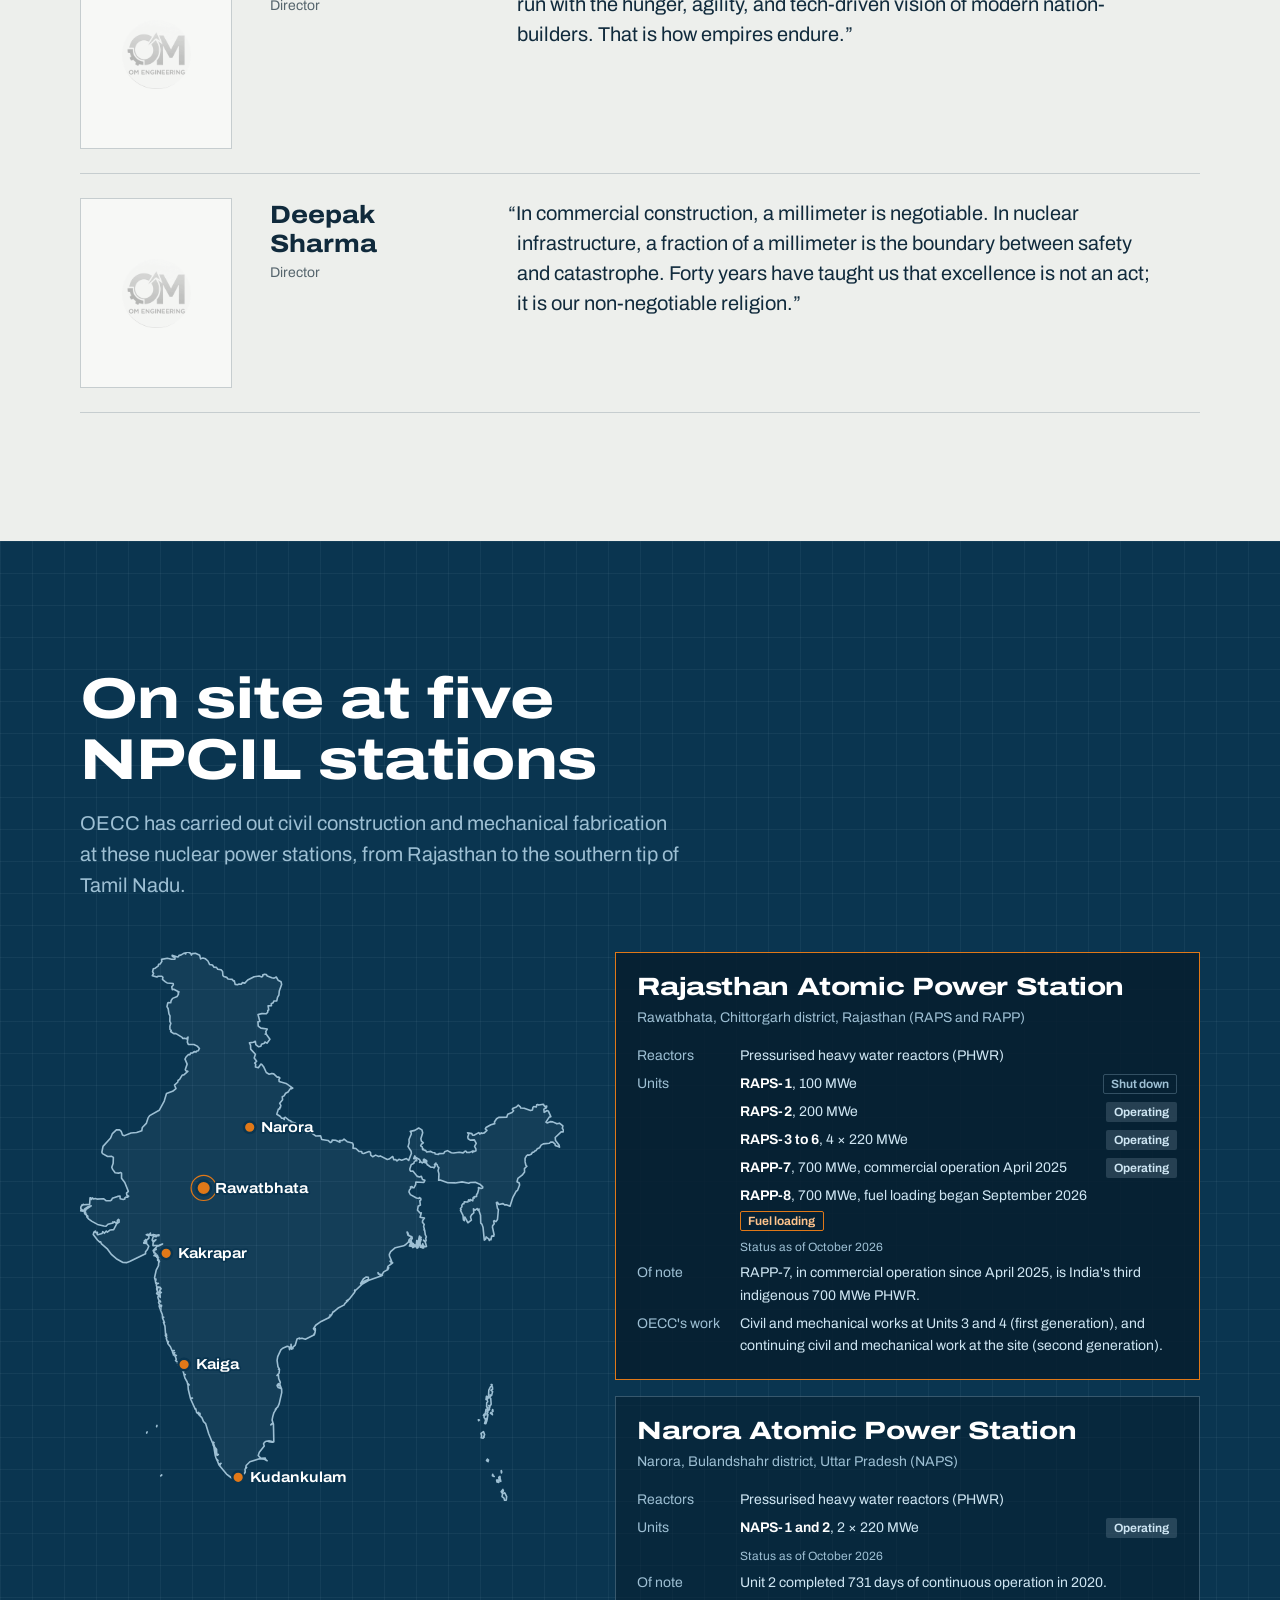
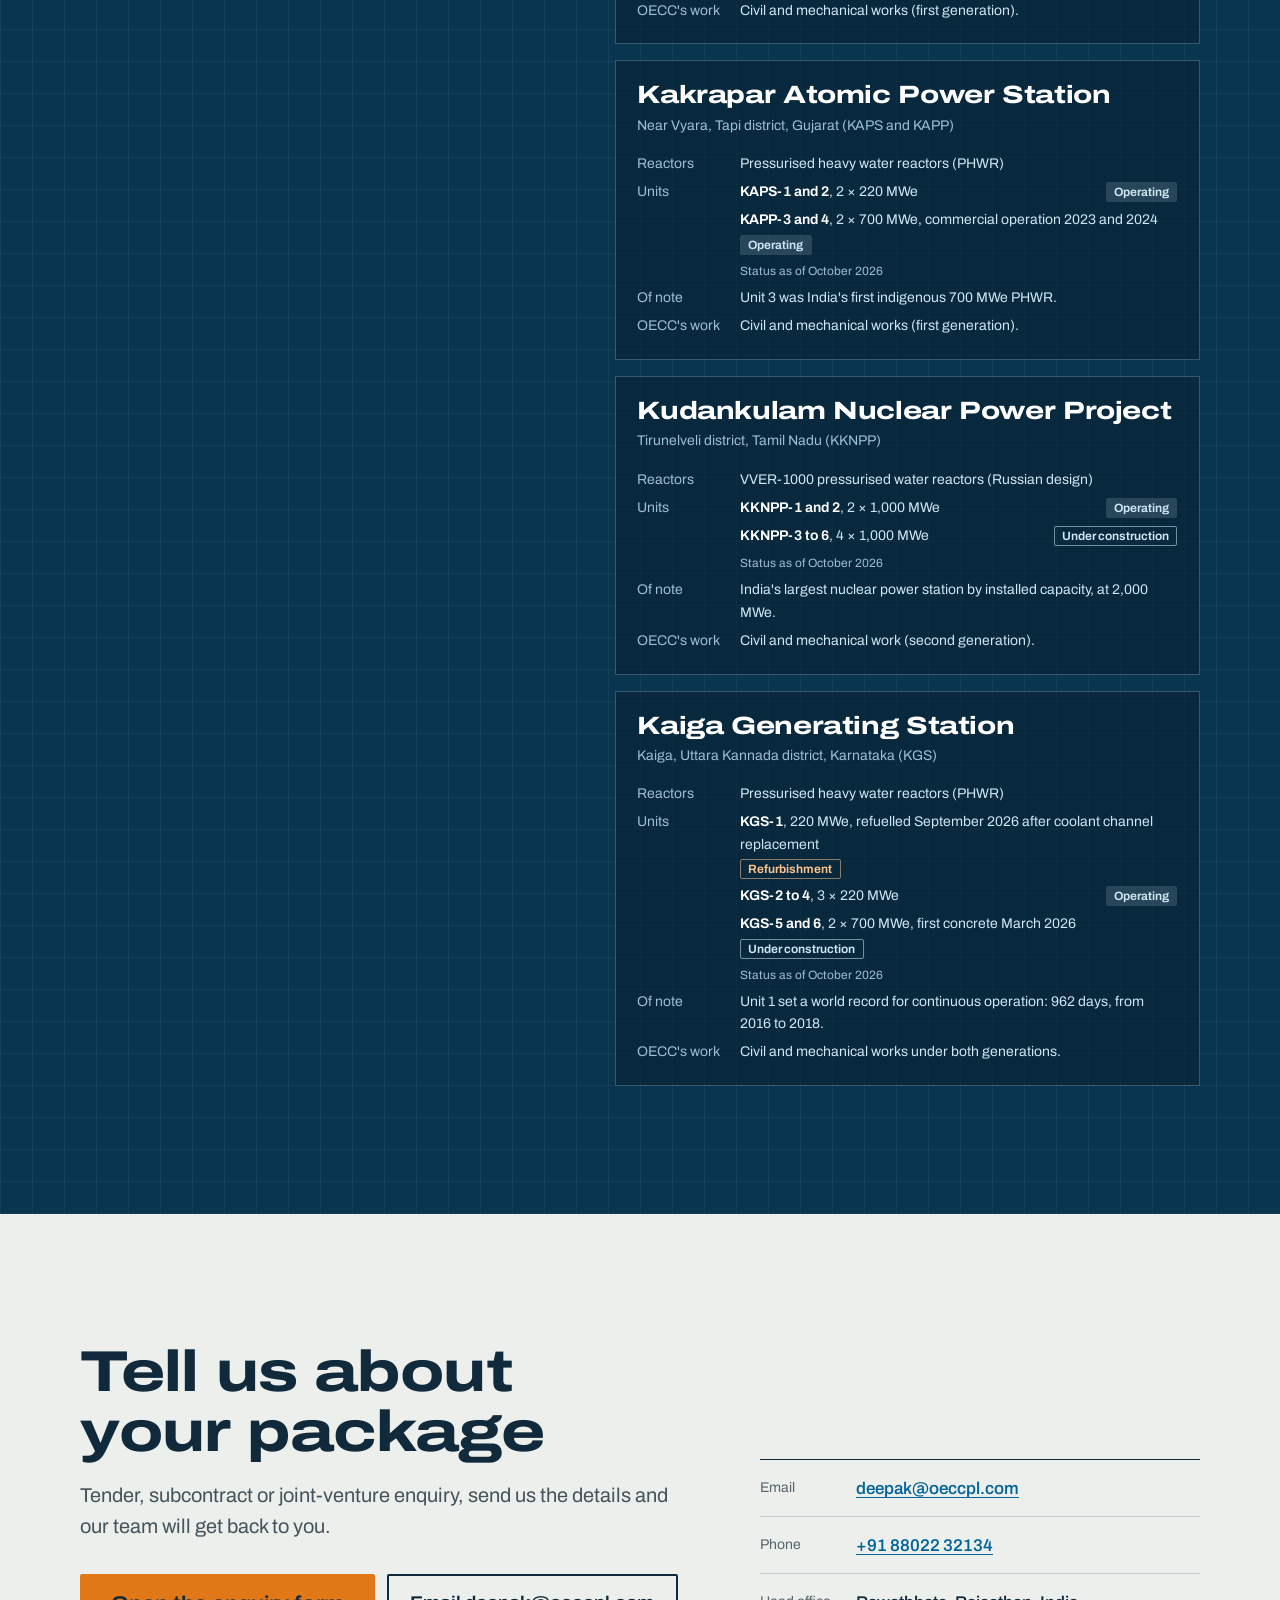
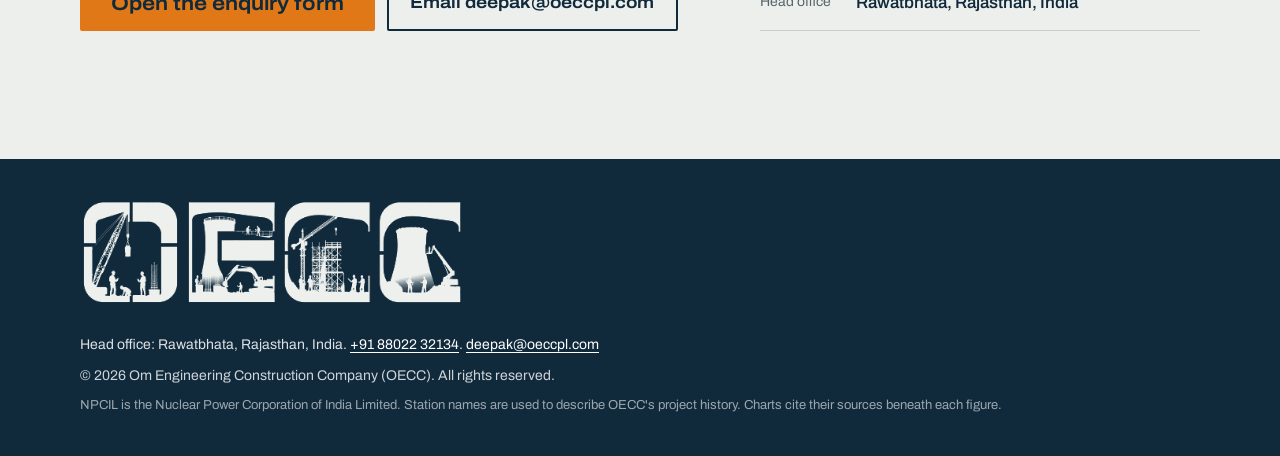
==== commit 0a9f2bcf: "updated contact info, added director's section" ====
--- a/index.html
+++ b/index.html
@@ -4,16 +4,15 @@
   <meta charset="UTF-8">
   <meta name="viewport" content="width=device-width, initial-scale=1">
   <title>OECC | Civil construction and mechanical fabrication for NPCIL</title>
-  <meta name="description" content="Om Engineering Construction Company (OECC) has delivered civil construction and mechanical fabrication for NPCIL nuclear power stations across India for four decades.">
+  <meta name="description" content="Om Engineering Construction Company (OECC) has delivered civil construction and mechanical fabrication for NPCIL nuclear power stations across India since 1984.">
   <meta name="theme-color" content="#0A3550">
-  <!-- EDIT: set your real domain here and in sitemap.xml / robots.txt -->
-  <link rel="canonical" href="https://www.oecc.co.in/">
+  <link rel="canonical" href="https://oeccpl.com/">
 
   <meta property="og:type" content="website">
   <meta property="og:title" content="OECC | The power is nuclear. The foundation is ours.">
   <meta property="og:description" content="Four decades of civil construction and mechanical fabrication for NPCIL nuclear power stations.">
-  <meta property="og:image" content="https://www.oecc.co.in/assets/img/og-image.jpg">
-  <meta property="og:url" content="https://www.oecc.co.in/">
+  <meta property="og:image" content="https://oeccpl.com/assets/img/og-image.jpg">
+  <meta property="og:url" content="https://oeccpl.com/">
   <meta name="twitter:card" content="summary_large_image">
 
   <link rel="icon" href="favicon.ico" sizes="48x48">
@@ -32,9 +31,21 @@
     "@type": "Organization",
     "name": "Om Engineering Construction Company",
     "alternateName": "OECC",
-    "url": "https://www.oecc.co.in/",
-    "logo": "https://www.oecc.co.in/assets/img/logo-512.png",
-    "email": "info@oecc.co.in",
+    "url": "https://oeccpl.com/",
+    "logo": "https://oeccpl.com/assets/img/logo-512.png",
+    "email": "deepak@oeccpl.com",
+    "telephone": "+91-8802232134",
+    "foundingDate": "1984",
+    "founder": [
+      { "@type": "Person", "name": "Ram Niwas Sharma" },
+      { "@type": "Person", "name": "Sri Niwas Sharma" }
+    ],
+    "address": {
+      "@type": "PostalAddress",
+      "addressLocality": "Rawatbhata",
+      "addressRegion": "Rajasthan",
+      "addressCountry": "IN"
+    },
     "description": "Civil construction and mechanical fabrication for NPCIL nuclear power stations."
   }
   </script>
@@ -56,6 +67,7 @@
       <nav id="nav-menu" class="nav-menu" aria-label="Main">
         <a href="#sustainability">Sustainability</a>
         <a href="#legacy">Our legacy</a>
+        <a href="#leadership">Leadership</a>
         <a href="#projects">Projects</a>
         <a class="btn btn-primary btn-small" href="#contact">Contact us</a>
       </nav>
@@ -83,7 +95,7 @@
           <span class="line">The power is nuclear.</span>
           <span class="line">The foundation is ours.</span>
         </h1>
-        <p class="hero-lede">For four decades OECC has built civil structures and fabricated mechanical systems for NPCIL at five of India's nuclear power stations. The second generation is taking the company further.</p>
+        <p class="hero-lede">Since 1984, OECC has built civil structures and fabricated mechanical systems for NPCIL at five of India's nuclear power stations. Two generations now lead the company together.</p>
         <div class="hero-actions">
           <a class="btn btn-primary" href="#contact">Contact us</a>
           <a class="btn btn-ghost" href="#projects">See our NPCIL projects</a>
@@ -95,8 +107,7 @@
         <div class="tb-cell tb-wide"><dt>Company</dt><dd>Om Engineering Construction Company</dd></div>
         <div class="tb-cell"><dt>Works</dt><dd>Civil construction and mechanical fabrication</dd></div>
         <div class="tb-cell"><dt>Client</dt><dd>NPCIL</dd></div>
-        <!-- EDIT: confirm founding year -->
-        <div class="tb-cell"><dt>Established</dt><dd data-founded>1986</dd></div>
+        <div class="tb-cell"><dt>Established</dt><dd data-founded>1984</dd></div>
         <div class="tb-cell"><dt>Sites</dt><dd>Rawatbhata, Narora, Kakrapar, Kudankulam, Kaiga</dd></div>
       </dl>
     </section>
@@ -183,27 +194,33 @@
       <div class="wrap">
         <header class="section-head">
           <h2 id="legacy-title">Two generations. One standard of work.</h2>
-          <p class="section-lede">On a nuclear site, every pour, weld and fabricated component is inspected against the drawing before it is accepted. OECC has worked to that standard for forty years.</p>
+          <p class="section-lede">On a nuclear site, every pour, weld and fabricated component is inspected against the drawing before it is accepted. OECC has worked to that standard since 1984.</p>
         </header>
 
-        <!-- Dimension string: the 40 years measured like a span on a drawing.
-             EDIT: set data-founded / data-handover to real years; the segment widths follow. -->
-        <div class="dimension" data-dimension data-founded="1986" data-handover="" data-now="2026" role="img"
-             aria-label="Forty years, 1986 to today, across two generations">
+        <!-- Dimension string: the company's span measured like a dimension on a drawing.
+             Both generations run to today. Bar positions follow the data-* years. -->
+        <div class="dimension" data-dimension data-founded="1984" data-handover="2014" data-leadership="2022" data-now="2026" role="img"
+             aria-label="42 years, 1984 to today. The first generation from 1984 to today; the second generation from 2014 to today, in key leadership roles since 2022.">
           <div class="dim-overall">
             <span class="dim-tick" aria-hidden="true"></span>
-            <span class="dim-label"><strong>40 years</strong></span>
+            <span class="dim-label"><strong>42 years</strong></span>
             <span class="dim-tick" aria-hidden="true"></span>
           </div>
-          <div class="dim-chain">
-            <div class="dim-seg dim-seg-1" data-seg="1">
-              <span class="dim-year dim-year-start" data-year-founded>1986</span>
-              <span class="dim-seg-label">First generation</span>
+          <div class="dim-rows" aria-hidden="true">
+            <div class="dim-row dim-row-1">
+              <span class="dim-row-label">First generation</span>
+              <span class="dim-bar"></span>
             </div>
-            <div class="dim-seg dim-seg-2" data-seg="2">
-              <span class="dim-year dim-year-start fill-in" data-year-handover>[year]</span>
-              <span class="dim-seg-label">Second generation</span>
-              <span class="dim-year dim-year-end">Today</span>
+            <div class="dim-row dim-row-2">
+              <span class="dim-row-label">Second generation</span>
+              <span class="dim-bar" data-bar-2>
+                <span class="dim-mark" data-mark-leadership><span data-year-leadership>2022</span></span>
+              </span>
+            </div>
+            <div class="dim-years">
+              <span data-year-founded>1984</span>
+              <span data-year-handover>2014</span>
+              <span>Today</span>
             </div>
           </div>
         </div>
@@ -211,26 +228,90 @@
         <div class="generations">
           <article class="gen">
             <h3>Founded and built</h3>
-            <p>OECC was founded in <span data-founded>1986</span> by <span class="fill-in">[founder's name]</span>. Starting with <span class="fill-in">[first works, e.g. civil works at RAPP]</span>, the first generation earned the company a place on NPCIL sites, where quality assurance comes before speed and a contractor is only as good as its last inspection.</p>
-            <blockquote class="gen-quote">
-              <p><span class="fill-in">[A line from the founder about how the company works.]</span></p>
-              <footer><span class="fill-in">[Founder's name]</span>, founder</footer>
-            </blockquote>
+            <p>OECC was founded in <span data-founded>1984</span> by Ram Niwas Sharma and Sri Niwas Sharma. The first generation carried out civil and mechanical works at Rawatbhata (RR site) Units 3 and 4 and at the Narora, Kaiga and Kakrapar sites, earning the company its place on NPCIL projects, where quality assurance comes before speed and a contractor is only as good as its last inspection.</p>
           </article>
           <article class="gen">
             <h3>Scaling up</h3>
-            <p>Today the company is led by <span class="fill-in">[current leadership names]</span>. The second generation is taking on larger civil and fabrication packages as India expands its nuclear fleet, while keeping the standard of work the company was built on.</p>
-            <ul class="gen-points">
-              <li><span class="fill-in">[Milestone, e.g. year: first 700 MWe PHWR package]</span></li>
-              <li><span class="fill-in">[Milestone, e.g. year: new fabrication shop commissioned]</span></li>
-              <li><span class="fill-in">[Milestone, e.g. workforce or turnover growth]</span></li>
-            </ul>
+            <p>Dheeraj Sharma, Pankaj Sharma and Deepak Sharma joined the legacy in 2014 and stepped into key leadership roles by 2022, with all generations remaining actively involved. The second generation has carried the company's civil and mechanical work to Kaiga, Rawatbhata (RR site) and Kudankulam, and is taking on larger packages as India expands its nuclear fleet.</p>
           </article>
         </div>
-      </div>
-    </section>
-
-    <!-- ============ 4. Projects ============ -->
+        <ol class="gen-points">
+          <li><span class="gen-year">1984</span>Ram Niwas Sharma and Sri Niwas Sharma found OECC.</li>
+          <li><span class="gen-year">2014</span>Dheeraj, Pankaj and Deepak Sharma join the company.</li>
+          <li><span class="gen-year">2022</span>The second generation steps into key leadership roles, alongside the founders.</li>
+        </ol>
+      </div>
+    </section>
+
+    <!-- ============ 4. Leadership ============ -->
+    <section class="section section-leadership" id="leadership" aria-labelledby="leadership-title">
+      <div class="wrap">
+        <header class="section-head">
+          <h2 id="leadership-title">From the directors' desk</h2>
+          <p class="section-lede">Two founders and three directors. All five remain actively involved in OECC's work on NPCIL sites.</p>
+        </header>
+
+        <!-- Photos: save each as the file named in data-photo (assets/img/team/…jpg), portrait 4:5,
+             at least 800 × 1000 px. The page picks them up automatically; until then the frame shows the OECC mark. -->
+        <div class="people">
+          <h3 class="people-group">Founders</h3>
+          <figure class="person">
+            <div class="person-photo" data-photo="assets/img/team/ram-niwas-sharma.jpg" data-name="Ram Niwas Sharma"></div>
+            <blockquote class="person-quote">
+              <p>“When one spends forty years erecting monuments of atomic power, one realises that true greatness isn't measured by the height of the towers, but by the absolute peace of mind of the nation sleeping beneath its shadow.”</p>
+            </blockquote>
+            <figcaption class="person-id">
+              <span class="person-name">Ram Niwas Sharma</span>
+              <span class="person-role">Founder</span>
+            </figcaption>
+          </figure>
+          <figure class="person">
+            <div class="person-photo" data-photo="assets/img/team/sri-niwas-sharma.jpg" data-name="Sri Niwas Sharma"></div>
+            <blockquote class="person-quote">
+              <p>“A true builder of India's nuclear triad doesn't measure success by balance sheets alone, but by the clean gigawatts delivered securely to the national grid, fueling India's industrial heartbeat.”</p>
+            </blockquote>
+            <figcaption class="person-id">
+              <span class="person-name">Sri Niwas Sharma</span>
+              <span class="person-role">Founder</span>
+            </figcaption>
+          </figure>
+
+          <h3 class="people-group">Directors</h3>
+          <figure class="person">
+            <div class="person-photo" data-photo="assets/img/team/dheeraj-sharma.jpg" data-name="Dheeraj Sharma"></div>
+            <blockquote class="person-quote">
+              <p>“As India races toward net-zero targets, base-load nuclear energy is the ultimate anchor. Our generation's responsibility is to scale nuclear capacity safely, swiftly, and seamlessly into India's green grid. Monsoons, geological surprises, and intricate regulatory approvals will test your soul before the first dome is lifted. If your resolve isn't anchored deeper than a reactor foundation, the nuclear sector will wash you away.”</p>
+            </blockquote>
+            <figcaption class="person-id">
+              <span class="person-name">Dheeraj Sharma</span>
+              <span class="person-role">Director</span>
+            </figcaption>
+          </figure>
+          <figure class="person">
+            <div class="person-photo" data-photo="assets/img/team/pankaj-sharma.jpg" data-name="Pankaj Sharma"></div>
+            <blockquote class="person-quote">
+              <p>“We carry the heavy armor of a legendary 40-year nuclear legacy, but we run with the hunger, agility, and tech-driven vision of modern nation-builders. That is how empires endure.”</p>
+            </blockquote>
+            <figcaption class="person-id">
+              <span class="person-name">Pankaj Sharma</span>
+              <span class="person-role">Director</span>
+            </figcaption>
+          </figure>
+          <figure class="person">
+            <div class="person-photo" data-photo="assets/img/team/deepak-sharma.jpg" data-name="Deepak Sharma"></div>
+            <blockquote class="person-quote">
+              <p>“In commercial construction, a millimeter is negotiable. In nuclear infrastructure, a fraction of a millimeter is the boundary between safety and catastrophe. Forty years have taught us that excellence is not an act; it is our non-negotiable religion.”</p>
+            </blockquote>
+            <figcaption class="person-id">
+              <span class="person-name">Deepak Sharma</span>
+              <span class="person-role">Director</span>
+            </figcaption>
+          </figure>
+        </div>
+      </div>
+    </section>
+
+    <!-- ============ 5. Projects ============ -->
     <section class="section section-projects" id="projects" aria-labelledby="projects-title">
       <div class="wrap">
         <header class="section-head">
@@ -259,9 +340,9 @@
               <p class="site-where">Rawatbhata, Chittorgarh district, Rajasthan (RAPS and RAPP)</p>
               <dl class="site-facts">
                 <dt>Reactors</dt><dd>Pressurised heavy water reactors (PHWR)</dd>
-                <dt>Units</dt><dd>RAPS-2 to 6 (200 MWe and 4 × 220 MWe) and RAPP-7 (700 MWe) in operation. RAPP-8 (700 MWe) began fuel loading in September 2026. RAPS-1 is permanently shut down.</dd>
+                <dt>Units</dt><dd data-units="rr">RAPS-2 to 6 (200 MWe and 4 × 220 MWe) and RAPP-7 (700 MWe) in operation. RAPP-8 (700 MWe) began fuel loading in September 2026. RAPS-1 is permanently shut down.</dd>
                 <dt>Of note</dt><dd>RAPP-7, in commercial operation since April 2025, is India&#x27;s third indigenous 700 MWe PHWR.</dd>
-                <dt>OECC's work</dt><dd><span class="fill-in">[Scope and years, e.g. civil works for units 7 and 8, 2011 to 2018]</span></dd>
+                <dt>OECC's work</dt><dd>Civil and mechanical works at Units 3 and 4 (first generation), and continuing civil and mechanical work at the site (second generation).</dd>
               </dl>
             </article>
             <article class="site" data-site="narora" role="listitem">
@@ -269,9 +350,9 @@
               <p class="site-where">Narora, Bulandshahr district, Uttar Pradesh (NAPS)</p>
               <dl class="site-facts">
                 <dt>Reactors</dt><dd>Pressurised heavy water reactors (PHWR)</dd>
-                <dt>Units</dt><dd>2 × 220 MWe, in commercial operation since 1991 and 1992.</dd>
+                <dt>Units</dt><dd data-units="narora">2 × 220 MWe, in commercial operation since 1991 and 1992.</dd>
                 <dt>Of note</dt><dd>Unit 2 completed 731 days of continuous operation in 2020.</dd>
-                <dt>OECC's work</dt><dd><span class="fill-in">[Scope and years, e.g. civil works for units 7 and 8, 2011 to 2018]</span></dd>
+                <dt>OECC's work</dt><dd>Civil and mechanical works (first generation).</dd>
               </dl>
             </article>
             <article class="site" data-site="kakrapar" role="listitem">
@@ -279,9 +360,9 @@
               <p class="site-where">Near Vyara, Tapi district, Gujarat (KAPS and KAPP)</p>
               <dl class="site-facts">
                 <dt>Reactors</dt><dd>Pressurised heavy water reactors (PHWR)</dd>
-                <dt>Units</dt><dd>2 × 220 MWe (1993, 1995) and 2 × 700 MWe (2023, 2024): 1,840 MWe in all.</dd>
+                <dt>Units</dt><dd data-units="kakrapar">2 × 220 MWe (1993, 1995) and 2 × 700 MWe (2023, 2024): 1,840 MWe in all.</dd>
                 <dt>Of note</dt><dd>Unit 3 was India&#x27;s first indigenous 700 MWe PHWR.</dd>
-                <dt>OECC's work</dt><dd><span class="fill-in">[Scope and years, e.g. civil works for units 7 and 8, 2011 to 2018]</span></dd>
+                <dt>OECC's work</dt><dd>Civil and mechanical works (first generation).</dd>
               </dl>
             </article>
             <article class="site" data-site="kudankulam" role="listitem">
@@ -289,9 +370,9 @@
               <p class="site-where">Tirunelveli district, Tamil Nadu (KKNPP)</p>
               <dl class="site-facts">
                 <dt>Reactors</dt><dd>VVER-1000 pressurised water reactors (Russian design)</dd>
-                <dt>Units</dt><dd>Units 1 and 2 (1,000 MWe each) in operation since 2014 and 2017. Units 3 to 6 are under construction.</dd>
+                <dt>Units</dt><dd data-units="kudankulam">Units 1 and 2 (1,000 MWe each) in operation since 2014 and 2017. Units 3 to 6 are under construction.</dd>
                 <dt>Of note</dt><dd>India&#x27;s largest nuclear power station by installed capacity, at 2,000 MWe.</dd>
-                <dt>OECC's work</dt><dd><span class="fill-in">[Scope and years, e.g. civil works for units 7 and 8, 2011 to 2018]</span></dd>
+                <dt>OECC's work</dt><dd>Civil and mechanical work (second generation).</dd>
               </dl>
             </article>
             <article class="site" data-site="kaiga" role="listitem">
@@ -299,9 +380,9 @@
               <p class="site-where">Kaiga, Uttara Kannada district, Karnataka (KGS)</p>
               <dl class="site-facts">
                 <dt>Reactors</dt><dd>Pressurised heavy water reactors (PHWR)</dd>
-                <dt>Units</dt><dd>4 × 220 MWe in operation (2000 to 2011). Units 5 and 6 (2 × 700 MWe) under construction since the first concrete pour in March 2026.</dd>
+                <dt>Units</dt><dd data-units="kaiga">4 × 220 MWe in operation (2000 to 2011). Units 5 and 6 (2 × 700 MWe) under construction since the first concrete pour in March 2026.</dd>
                 <dt>Of note</dt><dd>Unit 1 set a world record for continuous operation: 962 days, from 2016 to 2018.</dd>
-                <dt>OECC's work</dt><dd><span class="fill-in">[Scope and years, e.g. civil works for units 7 and 8, 2011 to 2018]</span></dd>
+                <dt>OECC's work</dt><dd>Civil and mechanical works under both generations.</dd>
               </dl>
             </article>
           </div>
@@ -309,24 +390,25 @@
       </div>
     </section>
 
-    <!-- ============ 5. Contact ============ -->
+    <!-- ============ 6. Contact ============ -->
     <section class="section section-contact" id="contact" aria-labelledby="contact-title">
       <div class="wrap contact">
         <div class="contact-copy">
           <h2 id="contact-title">Tell us about your package</h2>
           <p class="section-lede">Tender, subcontract or joint-venture enquiry, send us the details and our team will get back to you.</p>
           <div class="contact-actions">
-            <!-- EDIT: paste your Google Form link here (Send > link icon in Google Forms). -->
+            <!-- Google Form. A forms.gle link opens in a new tab; paste the full
+                 docs.google.com/forms/d/e/…/viewform link to show it inside the page instead. -->
             <a class="btn btn-primary btn-large" data-form-open
-               href="https://docs.google.com/forms/d/e/YOUR_FORM_ID/viewform"
+               href="https://forms.gle/ohWZSvhMQYTB2mot7"
                target="_blank" rel="noopener">Open the enquiry form</a>
-            <a class="btn btn-ghost-dark" href="mailto:info@oecc.co.in">Email info@oecc.co.in</a>
+            <a class="btn btn-ghost-dark" href="mailto:deepak@oeccpl.com">Email deepak@oeccpl.com</a>
           </div>
         </div>
         <dl class="contact-details">
-          <div><dt>Email</dt><dd><a href="mailto:info@oecc.co.in">info@oecc.co.in</a></dd></div>
-          <div><dt>Phone</dt><dd><span class="fill-in">[+91 phone number]</span></dd></div>
-          <div><dt>Office</dt><dd><span class="fill-in">[Registered office address]</span></dd></div>
+          <div><dt>Email</dt><dd><a href="mailto:deepak@oeccpl.com">deepak@oeccpl.com</a></dd></div>
+          <div><dt>Phone</dt><dd><a href="tel:+918802232134">+91&nbsp;88022&nbsp;32134</a></dd></div>
+          <div><dt>Head office</dt><dd>Rawatbhata, Rajasthan, India</dd></div>
         </dl>
       </div>
     </section>
@@ -345,6 +427,12 @@
 
   <footer class="site-footer">
     <div class="wrap footer-inner">
+      <picture class="footer-art">
+        <source srcset="assets/img/oecc-construction-wordmark.webp" type="image/webp">
+        <img src="assets/img/oecc-construction-wordmark.png" width="487" height="136" loading="lazy"
+             alt="OECC lettering filled with silhouettes of cranes, cooling towers, scaffolding and site workers">
+      </picture>
+      <p class="footer-contact">Head office: Rawatbhata, Rajasthan, India. <a href="tel:+918802232134">+91&nbsp;88022&nbsp;32134</a>. <a href="mailto:deepak@oeccpl.com">deepak@oeccpl.com</a></p>
       <p>© <span data-year>2026</span> Om Engineering Construction Company (OECC). All rights reserved.</p>
       <p class="footer-small">NPCIL is the Nuclear Power Corporation of India Limited. Station names are used to describe OECC's project history. Charts cite their sources beneath each figure.</p>
     </div>
--- a/style.css
+++ b/style.css
@@ -619,54 +619,74 @@
 }
 .dim-label strong { font-weight: inherit; }
 
-.dim-chain { display: flex; position: relative; }
-.dim-seg {
-  position: relative;
-  display: flex;
-  justify-content: center;
-  align-items: flex-end;
-  padding-bottom: 2.4rem;
-  min-height: 4.4rem;
-}
-/* the chained dimension line sits under the label, years hang below it */
-.dim-seg::before {
-  content: "";
+/* Generation rows under the overall dimension. Both bars run to today;
+   --start (2014) and --lead (2022, as a share of the second bar) are set by script.js. */
+.dim-rows { position: relative; --start: 71.43%; --lead: 66.67%; }
+.dim-row { position: relative; height: 3.6rem; }
+.dim-bar {
   position: absolute;
   left: 0;
   right: 0;
-  bottom: 1.85rem;
-  border-top: 1px solid var(--dim-ink);
-}
-.dim-seg::after,
-.dim-chain::after {
-  content: "";
-  position: absolute;
-  bottom: 1.85rem;
-  width: 16px;
-  border-top: 2px solid var(--dim-ink);
-}
-.dim-seg::after { left: 0; transform: translate(-50%, 50%) rotate(-45deg); }
-.dim-chain::after { right: 0; transform: translate(50%, 50%) rotate(-45deg); }
-.dim-seg-2 { border-left: 1px solid var(--dim-ink); }
-.dim-seg-label {
+  bottom: 0.9rem;
+  height: 6px;
+  background: var(--dim-ink);
+}
+.dim-row-2 .dim-bar { left: var(--start); background: #B85A08; }
+.dim-row-label {
+  position: absolute;
+  left: 0;
+  bottom: 1.45rem;
   font-size: var(--step-0);
   font-weight: 650;
   font-stretch: 112%;
   line-height: 1.2;
-  text-align: center;
-  padding: 0 0.5rem 0.45rem;
-}
-.dim-seg-2 .dim-seg-label { color: #9a4c05; }
-.dim-year {
-  position: absolute;
-  bottom: 0.35rem;
+  white-space: nowrap;
+}
+/* second label sits just left of its bar, level with it */
+.dim-row-2 .dim-row-label {
+  left: auto;
+  right: calc(100% - var(--start) + 0.75rem);
+  bottom: 0.55rem;
+  color: #9a4c05;
+}
+.dim-mark {
+  position: absolute;
+  left: var(--lead);
+  bottom: -6px;
+  height: 22px;
+  border-left: 2px solid var(--dim-ink);
+}
+.dim-mark span {
+  position: absolute;
+  bottom: 100%;
+  left: 0;
+  transform: translateX(-50%);
+  padding-bottom: 0.15rem;
+  font-size: var(--step--1);
+  font-weight: 650;
+  white-space: nowrap;
+}
+/* extension line dropping from the 2014 start to the year row */
+.dim-rows::after {
+  content: "";
+  position: absolute;
+  left: var(--start);
+  top: 3.6rem;
+  bottom: 0.2rem;
+  border-left: 1px solid var(--dim-ink);
+}
+.dim-years { position: relative; height: 1.6rem; }
+.dim-years span {
+  position: absolute;
+  top: 0.15rem;
   font-size: var(--step--1);
   font-weight: 600;
   color: var(--ink-2);
   white-space: nowrap;
 }
-.dim-year-start { left: 0.5rem; }
-.dim-year-end { right: 0.5rem; }
+.dim-years span:nth-child(1) { left: 0.5rem; }
+.dim-years span:nth-child(2) { left: calc(var(--start) + 0.5rem); }
+.dim-years span:nth-child(3) { right: 0.5rem; }
 
 .generations {
   display: grid;
@@ -675,29 +695,90 @@
 }
 .gen h3 { font-size: var(--step-3); margin-bottom: 1rem; }
 .gen p { max-width: 36rem; color: var(--ink-2); }
-.gen-quote {
-  margin-top: 1.75rem;
-  padding-left: 1.25rem;
-  border-left: 3px solid var(--oecc-blue);
-}
-.gen-quote p { font-size: var(--step-1); line-height: 1.45; color: var(--ink); }
-.gen-quote footer { margin-top: 0.6rem; font-size: var(--step--1); color: var(--ink-3); }
 .gen-points {
-  margin-top: 1.5rem;
+  margin-top: clamp(2rem, 4vw, 3rem);
   padding: 0;
   list-style: none;
-  border-top: 1px solid var(--line);
+  max-width: 46rem;
+  border-top: 1.5px solid var(--ink);
 }
 .gen-points li {
-  padding: 0.75rem 0;
+  display: grid;
+  grid-template-columns: 4.5rem 1fr;
+  gap: 1rem;
+  padding: 0.8rem 0;
   border-bottom: 1px solid var(--line);
 }
+.gen-year { font-weight: 750; font-stretch: 112%; font-variant-numeric: tabular-nums; }
 @media (max-width: 760px) {
   .generations { grid-template-columns: 1fr; }
-  .dim-seg-label { font-size: var(--step--1); }
-}
-
-/* ---------- 4. Projects ---------- */
+  .dim-row-label { font-size: var(--step--1); }
+}
+
+/* ---------- Leadership ---------- */
+.section-leadership { background: var(--concrete); }
+.people { border-top: 1.5px solid var(--ink); }
+.people-group {
+  font-size: var(--step-1);
+  font-stretch: 112%;
+  font-weight: 700;
+  color: var(--ink-3);
+  padding: 1.75rem 0 0.25rem;
+}
+.person {
+  display: grid;
+  grid-template-columns: 9.5rem 13rem minmax(0, 1fr);
+  grid-template-areas: "photo id quote";
+  gap: clamp(1.25rem, 3vw, 2.5rem);
+  align-items: start;
+  margin: 0;
+  padding: 1.5rem 0;
+  border-bottom: 1px solid var(--line);
+}
+.person-photo {
+  grid-area: photo;
+  position: relative;
+  aspect-ratio: 4 / 5;
+  background: var(--paper);
+  border: 1px solid var(--line);
+  overflow: hidden;
+}
+/* until a photo is added: the OECC mark, greyed back */
+.person-photo::before {
+  content: "";
+  position: absolute;
+  inset: 0;
+  background: url("assets/img/logo-192.png") center / 46% no-repeat;
+  filter: grayscale(1);
+  opacity: 0.28;
+}
+.person-photo.has-photo::before { display: none; }
+.person-photo img { width: 100%; height: 100%; object-fit: cover; }
+.person-id { grid-area: id; display: flex; flex-direction: column; gap: 0.25rem; padding-top: 0.15rem; }
+.person-name {
+  font-size: var(--step-2);
+  font-weight: 750;
+  font-stretch: 112%;
+  line-height: 1.15;
+}
+.person-role { font-size: var(--step--1); color: var(--ink-3); }
+.person-quote { grid-area: quote; margin: 0; }
+.person-quote p {
+  max-width: 40rem;
+  font-size: var(--step-1);
+  line-height: 1.5;
+  text-indent: -0.42em; /* hang the opening quote mark */
+}
+@media (max-width: 760px) {
+  .person {
+    grid-template-columns: 6.5rem minmax(0, 1fr);
+    grid-template-areas: "photo id" "quote quote";
+    gap: 1rem 1.25rem;
+  }
+  .person-quote p { font-size: var(--step-0); }
+}
+
+/* ---------- 5. Projects ---------- */
 .section-projects {
   background-color: var(--blueprint);
   /* drafting grid, as on a blueprint sheet */
@@ -785,7 +866,30 @@
 }
 .site-facts dt { color: var(--blueprint-ink-2); }
 .site-facts dd { color: var(--blueprint-ink); }
-.site .fill-in { background: rgba(224, 120, 24, 0.22); }
+.unit-list { list-style: none; padding: 0; margin: 0; display: grid; gap: 0.35rem; }
+.unit-list li {
+  display: flex;
+  flex-wrap: wrap;
+  justify-content: space-between;
+  align-items: baseline;
+  gap: 0.2rem 0.75rem;
+}
+.unit-name strong { font-weight: 650; color: #fff; }
+.unit-status {
+  font-size: 0.75rem;
+  font-weight: 650;
+  line-height: 1.5;
+  padding: 0 0.45rem;
+  border-radius: 2px;
+  white-space: nowrap;
+  border: 1px solid transparent;
+}
+.unit-operating { background: rgba(207, 230, 243, 0.16); color: var(--blueprint-ink); }
+.unit-fuel { border-color: var(--orange); color: #FFC48C; }
+.unit-construction { border-color: rgba(207, 230, 243, 0.55); color: var(--blueprint-ink); }
+.unit-refurb { border-color: rgba(255, 196, 140, 0.55); color: #FFC48C; }
+.unit-shutdown { color: var(--blueprint-ink-2); border-color: rgba(157, 191, 211, 0.3); }
+.unit-asof { margin-top: 0.45rem; font-size: 0.75rem; color: var(--blueprint-ink-2); }
 
 @media (max-width: 860px) {
   .map-site text { font-size: 44px; stroke-width: 9px; }
@@ -868,6 +972,10 @@
   font-size: var(--step--1);
 }
 .footer-inner { display: grid; gap: 0.5rem; }
+.footer-art { margin-bottom: 1.25rem; }
+.footer-art img { width: min(100%, 24rem); height: auto; }
+.footer-contact { color: rgba(255, 255, 255, 0.86); }
+.site-footer a { color: #fff; }
 .footer-small { color: rgba(255, 255, 255, 0.58); font-size: 0.8125rem; max-width: 60rem; }
 
 /* ---------- Reduced motion ---------- */
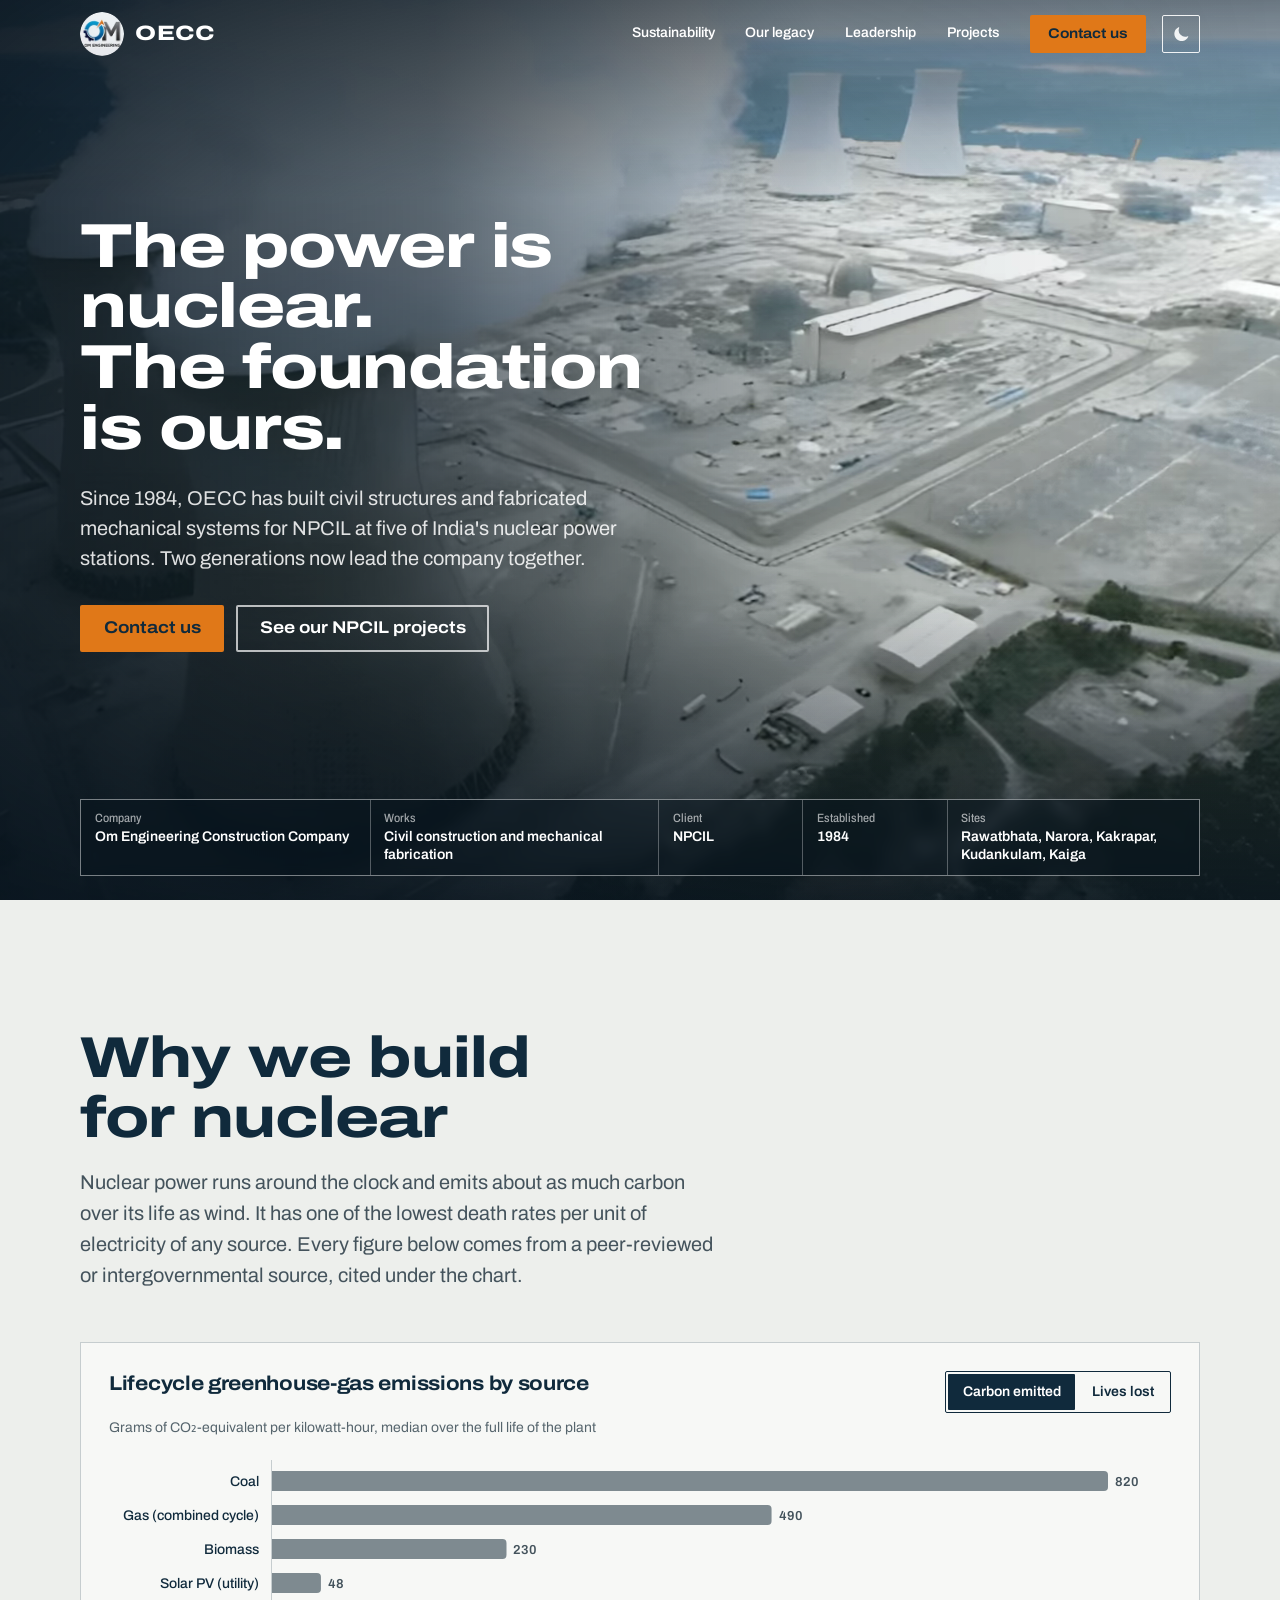
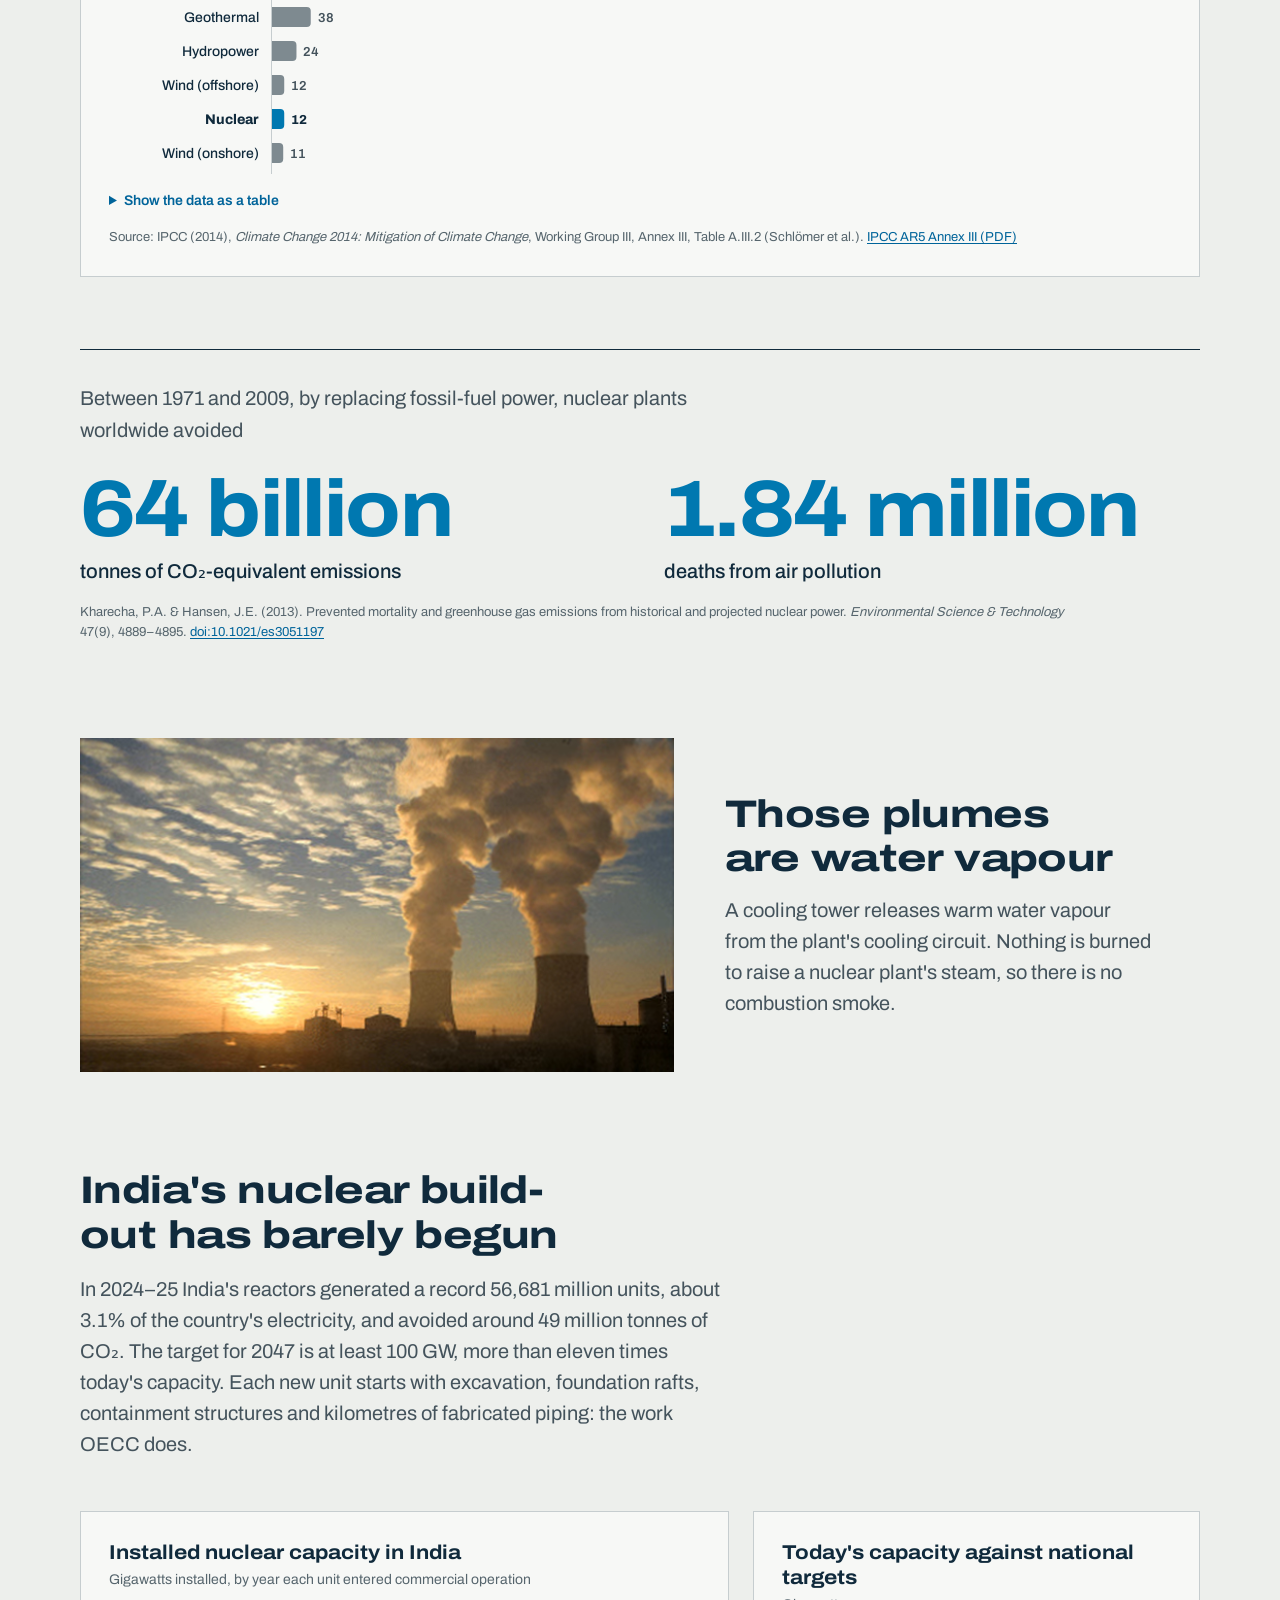
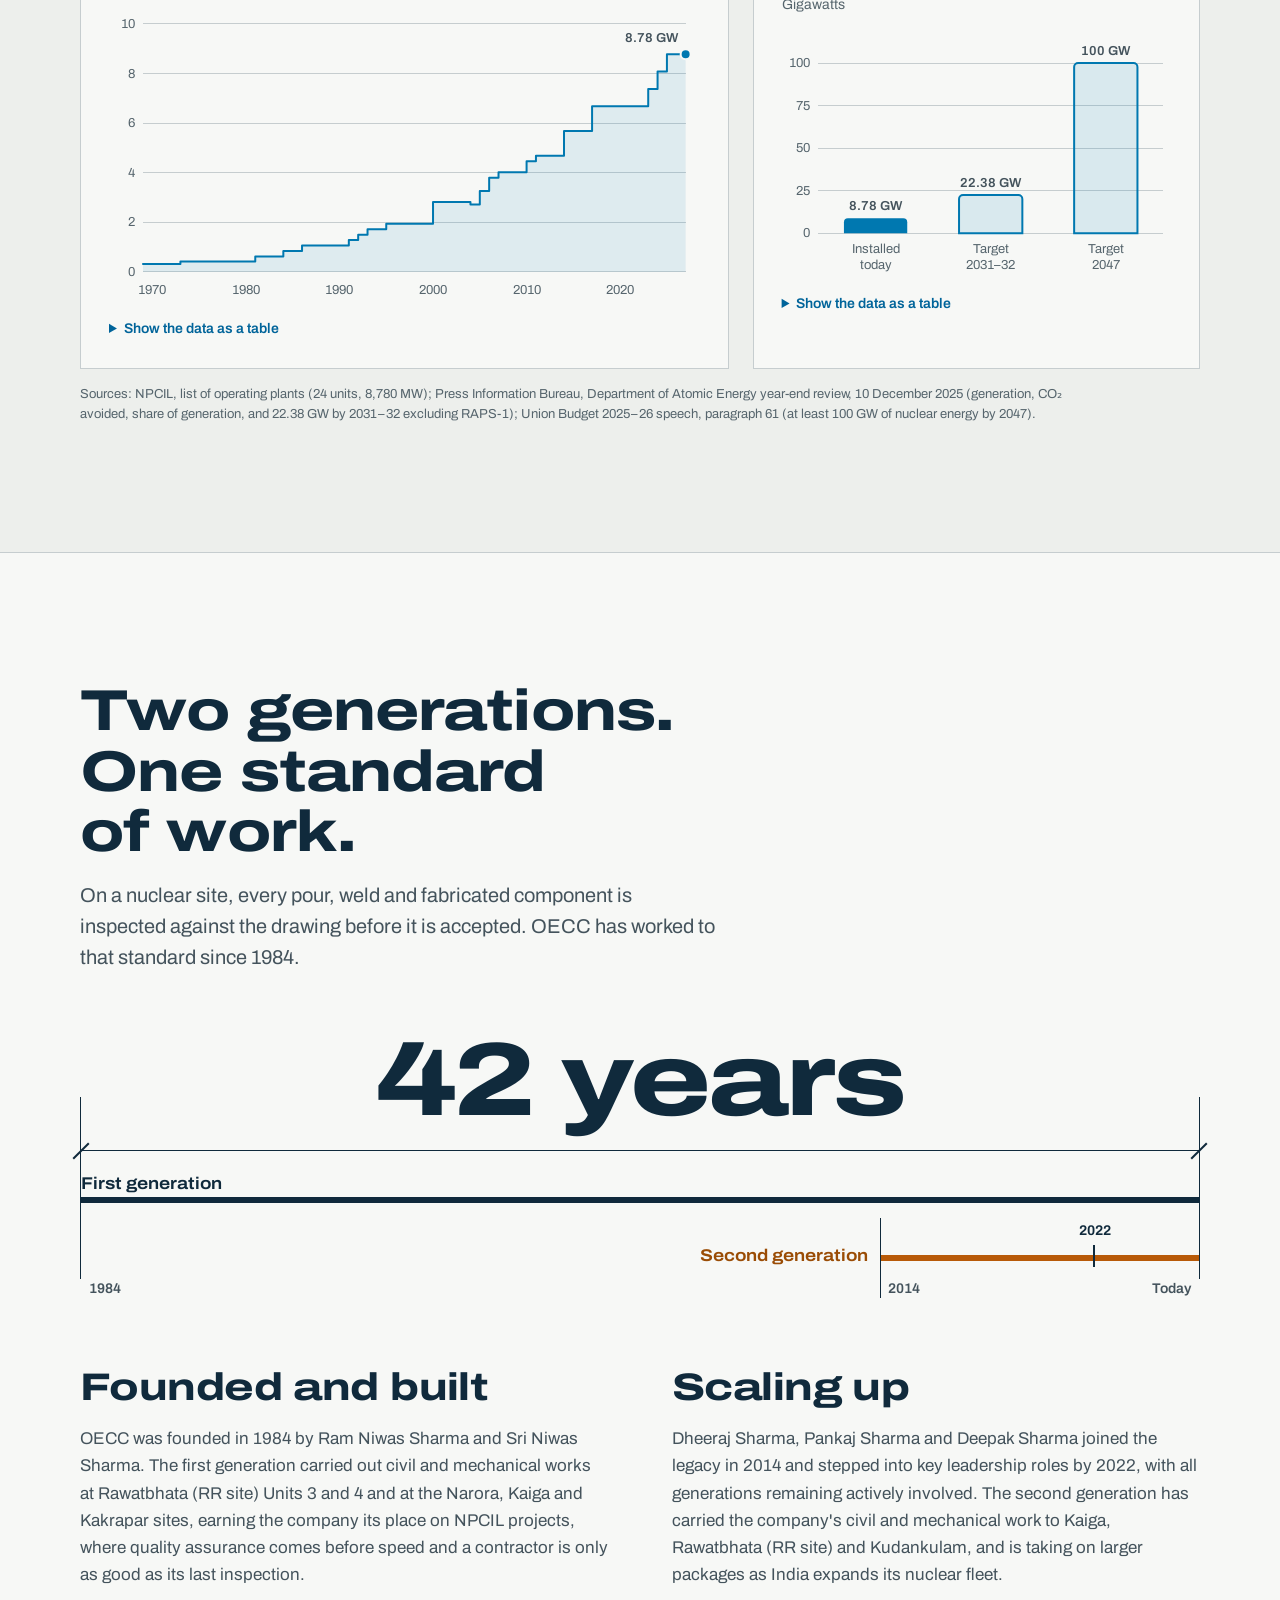
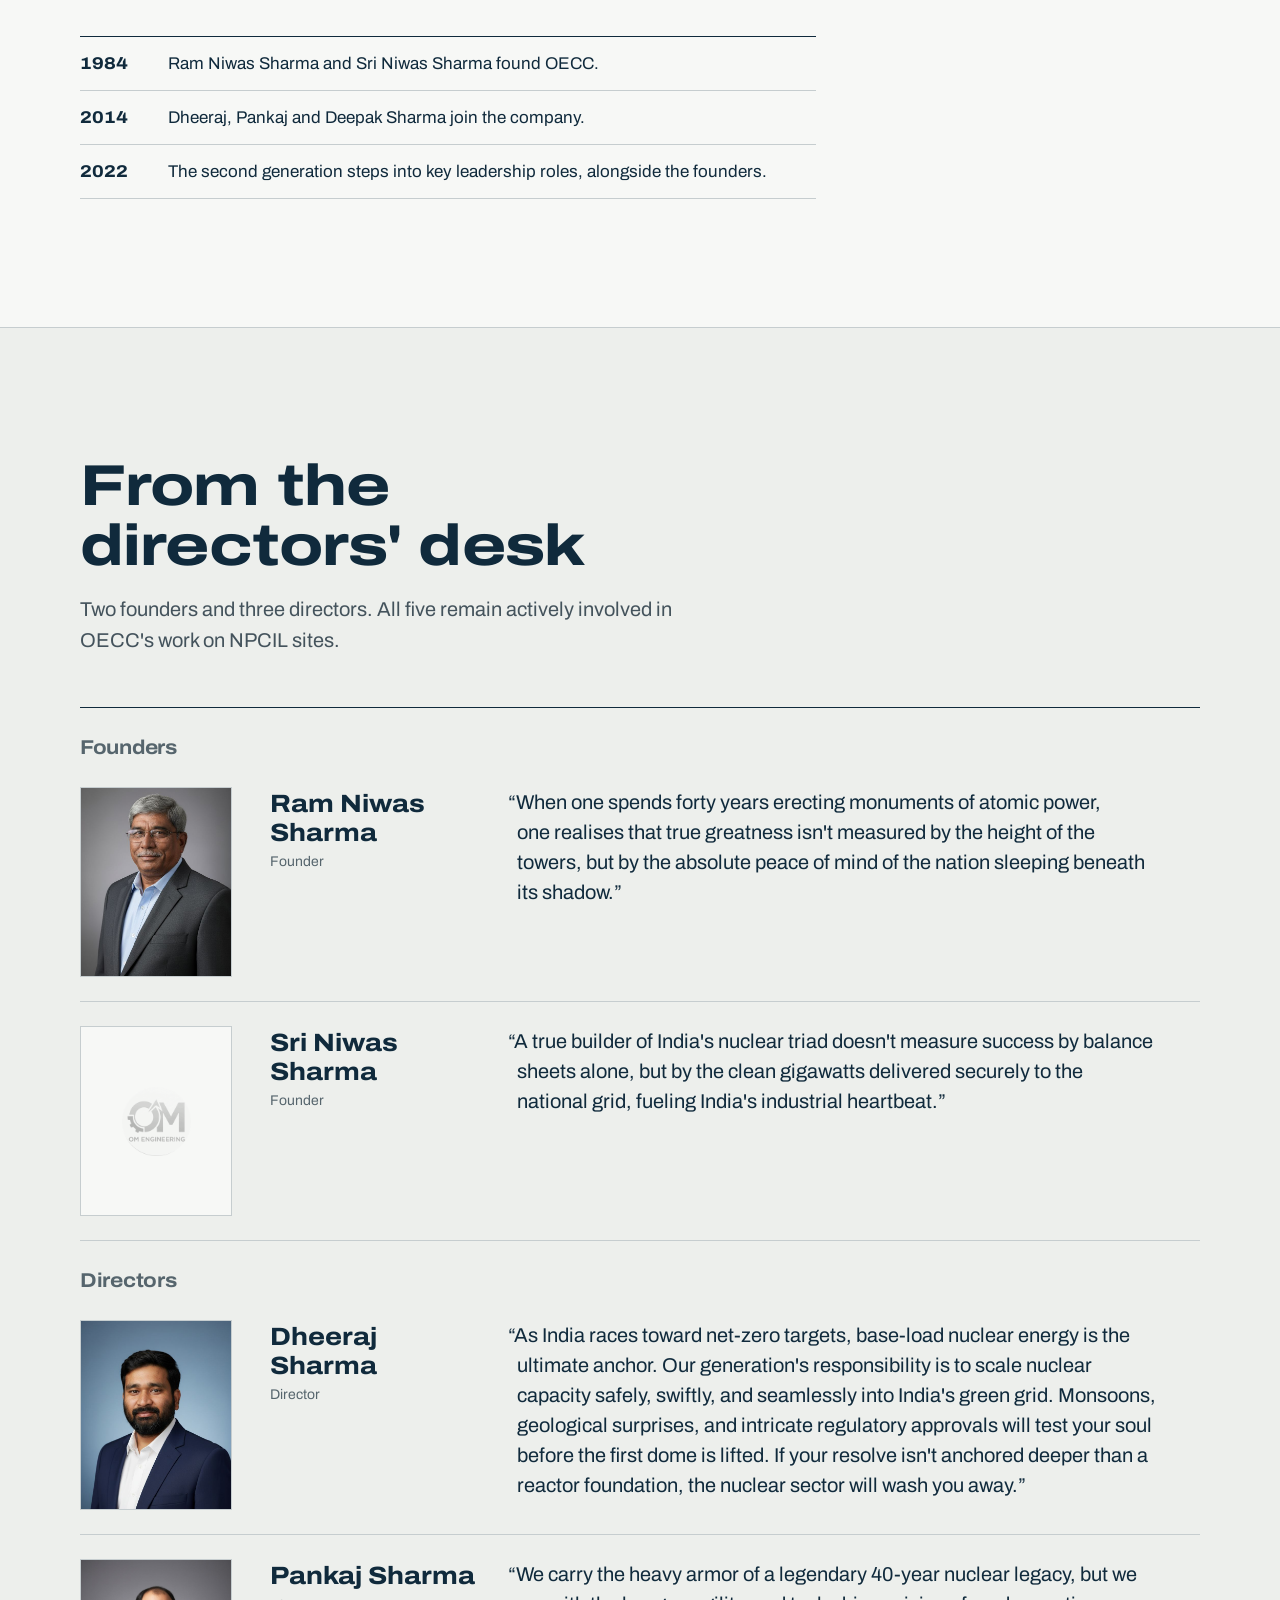
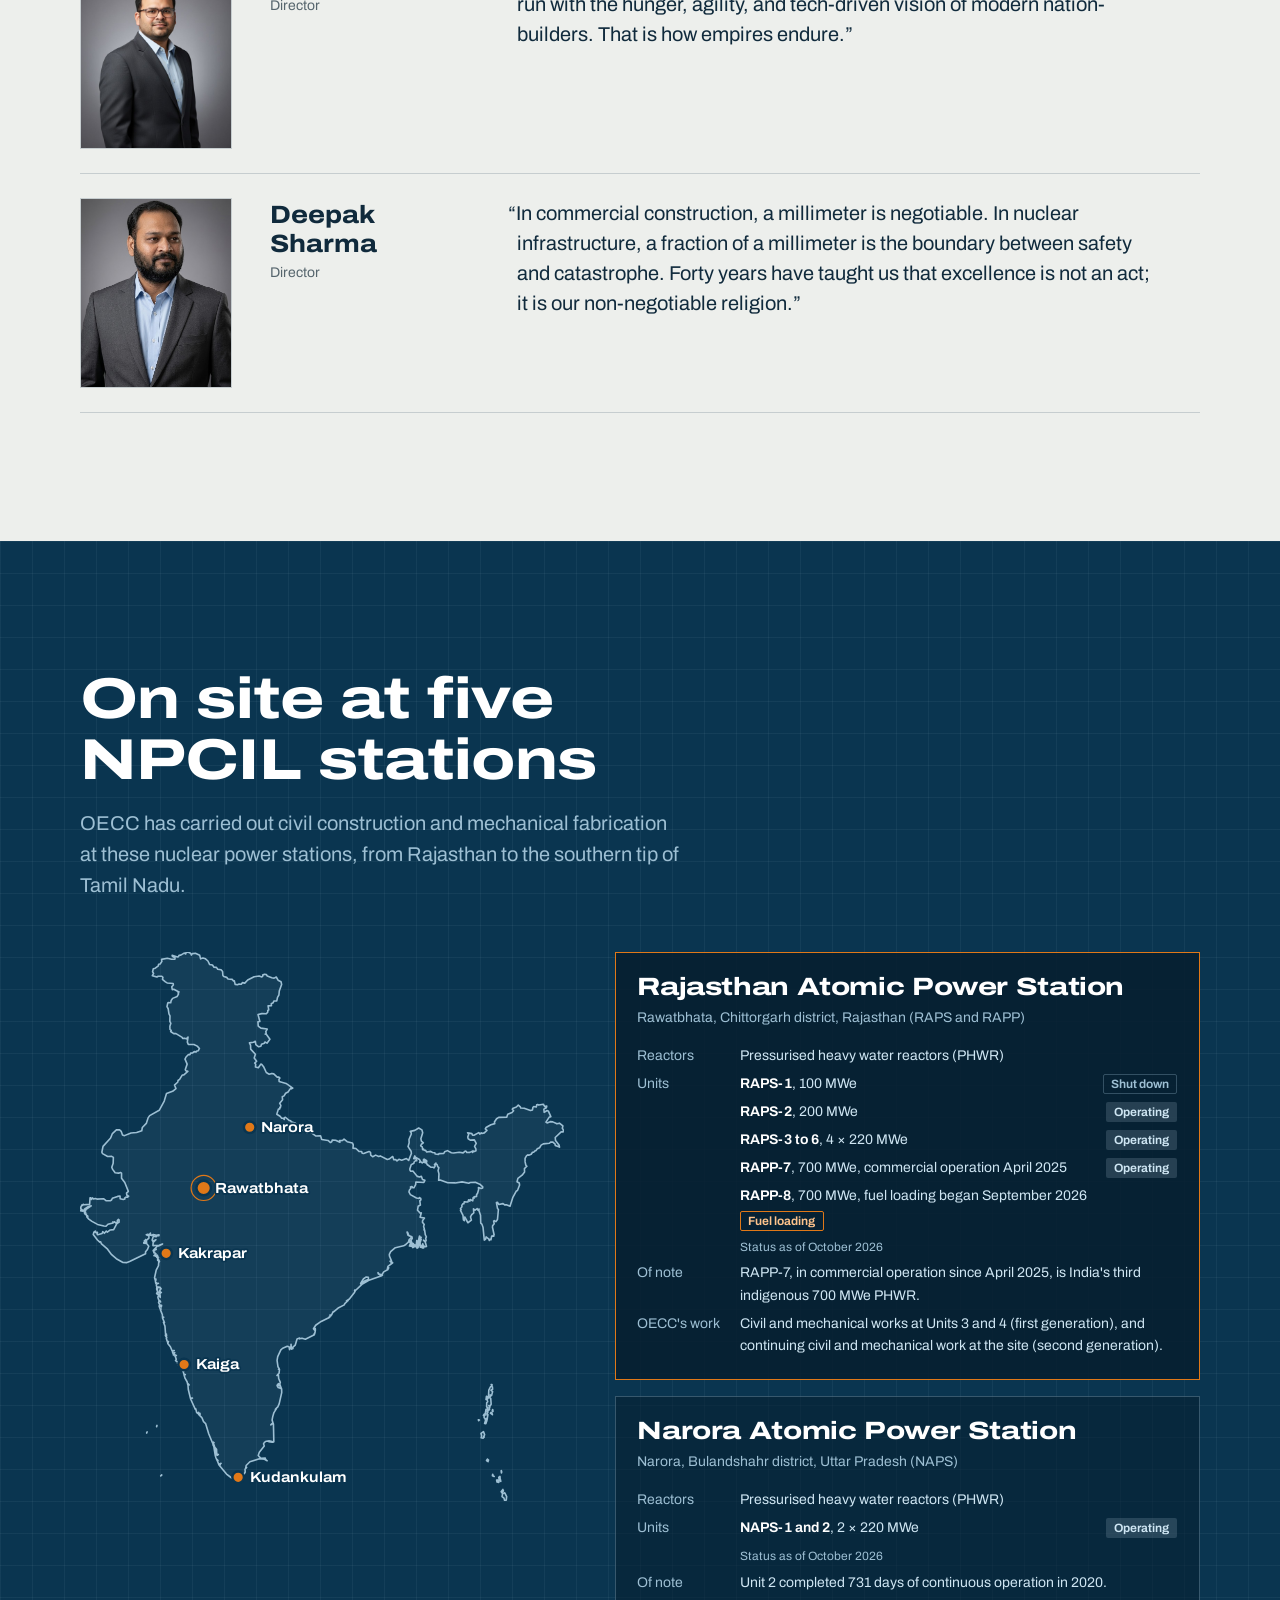
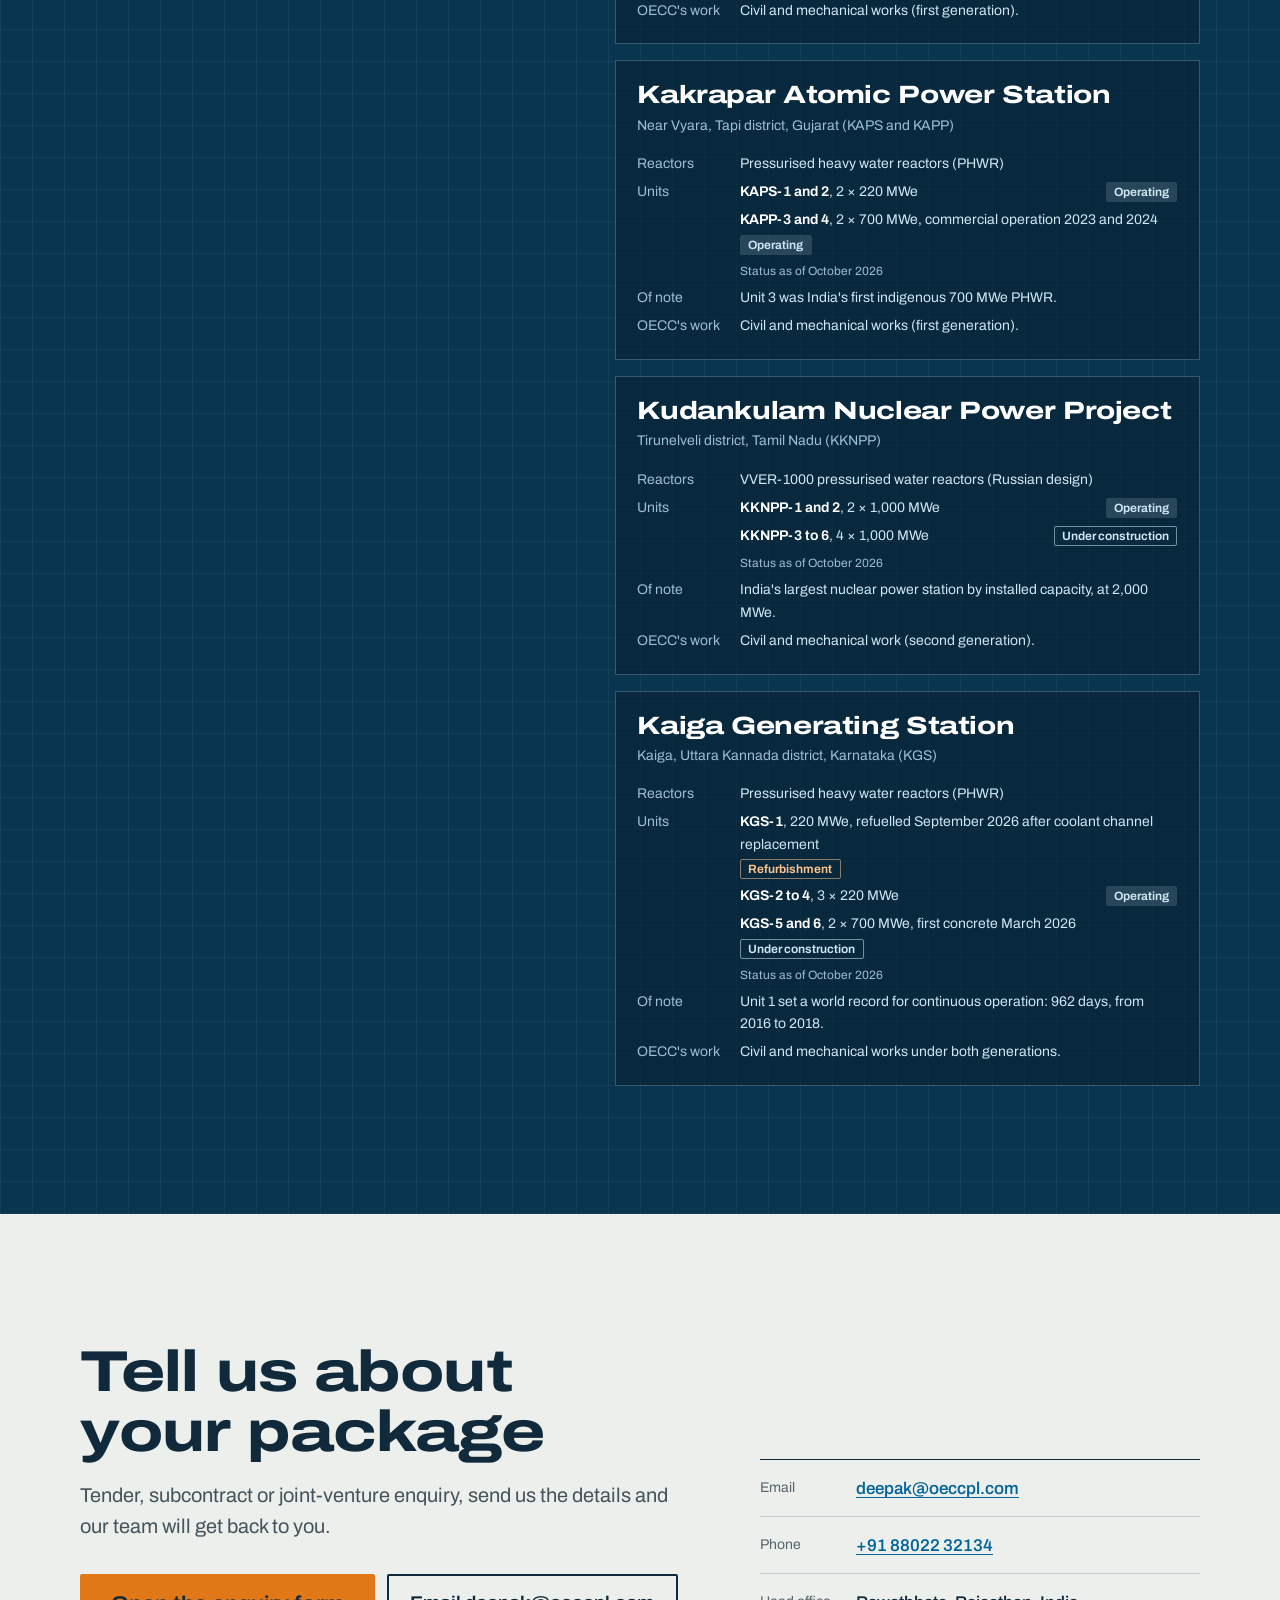
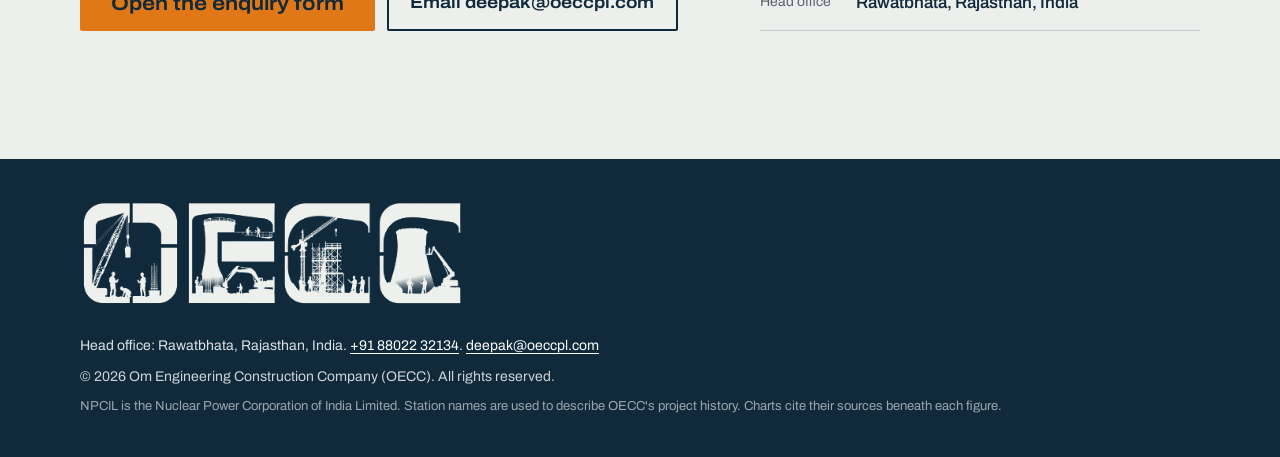
==== commit d5e9ea38: "added dark mode" ====
--- a/index.html
+++ b/index.html
@@ -5,6 +5,7 @@
   <meta name="viewport" content="width=device-width, initial-scale=1">
   <title>OECC | Civil construction and mechanical fabrication for NPCIL</title>
   <meta name="description" content="Om Engineering Construction Company (OECC) has delivered civil construction and mechanical fabrication for NPCIL nuclear power stations across India since 1984.">
+  <meta name="color-scheme" content="light dark">
   <meta name="theme-color" content="#0A3550">
   <link rel="canonical" href="https://oeccpl.com/">
 
@@ -22,6 +23,7 @@
 
   <link rel="preload" href="assets/fonts/archivo-var.woff2" as="font" type="font/woff2" crossorigin>
   <link rel="preload" href="assets/video/hero-aerial-poster.webp" as="image" type="image/webp">
+  <script src="theme.js"></script>
   <link rel="stylesheet" href="style.css">
   <script src="script.js" defer></script>
 
@@ -71,6 +73,10 @@
         <a href="#projects">Projects</a>
         <a class="btn btn-primary btn-small" href="#contact">Contact us</a>
       </nav>
+      <button class="theme-toggle" type="button" data-theme-toggle aria-label="Switch to dark mode">
+        <svg class="icon-moon" viewBox="0 0 24 24" aria-hidden="true" focusable="false"><path fill="currentColor" d="M20.5 14.6A8.5 8.5 0 0 1 9.4 3.5a.6.6 0 0 0-.8-.7A9.5 9.5 0 1 0 21.2 15.4a.6.6 0 0 0-.7-.8Z"/></svg>
+        <svg class="icon-sun" viewBox="0 0 24 24" aria-hidden="true" focusable="false"><circle cx="12" cy="12" r="4.2" fill="currentColor"/><path stroke="currentColor" stroke-width="2" stroke-linecap="round" d="M12 2.5v2.2M12 19.3v2.2M2.5 12h2.2M19.3 12h2.2M5.3 5.3l1.6 1.6M17.1 17.1l1.6 1.6M5.3 18.7l1.6-1.6M17.1 6.9l1.6-1.6"/></svg>
+      </button>
     </div>
   </header>
 
--- a/style.css
+++ b/style.css
@@ -29,6 +29,16 @@
   --orange: #E07818;        /* logo arrow: actions and site markers */
   --orange-hover: #F08A2C;
   --bar-muted: #7E8A90;     /* non-highlighted bars (3.3:1 on paper) */
+  --on-ink: #FFFFFF;        /* text on ink-filled controls and tooltips */
+  --on-orange: #102A3C;     /* text on orange buttons, same in both modes */
+  --nav-glass: rgba(237, 239, 236, 0.94);
+  --hover-wash: rgba(16, 42, 60, 0.08);
+  --gen-2: #B85A08;         /* second-generation bar */
+  --gen-2-text: #9a4c05;
+  --footer-bg: #102A3C;
+  --footer-edge: transparent;
+  --placeholder-filter: grayscale(1);
+  color-scheme: light;
 
   /* type */
   --font: "Archivo", ui-sans-serif, system-ui, -apple-system, "Segoe UI", sans-serif;
@@ -46,6 +56,51 @@
   --nav-h: 4.25rem;
 }
 
+/* ---------- Dark mode ----------
+   Follows the device setting; the menu switch overrides it (stored per visitor). */
+@media (prefers-color-scheme: dark) {
+  :root:not([data-theme="light"]) {
+    color-scheme: dark;
+    --concrete: #0F1820;
+    --paper: #16222C;
+    --ink: #E4EAEE;
+    --ink-2: #B4C0C7;
+    --ink-3: #97A4AC;
+    --line: #2C3B46;
+    --oecc-blue: #3AA3DE;
+    --link: #79C3EE;
+    --bar-muted: #6E7C84;
+    --on-ink: #0F1820;
+    --nav-glass: rgba(15, 24, 32, 0.92);
+    --hover-wash: rgba(228, 234, 238, 0.08);
+    --gen-2: #E8893A;
+    --gen-2-text: #F0A060;
+    --footer-bg: #0A1218;
+    --footer-edge: #2C3B46;
+    --placeholder-filter: grayscale(1) invert(1);
+  }
+}
+:root[data-theme="dark"] {
+  color-scheme: dark;
+  --concrete: #0F1820;
+  --paper: #16222C;
+  --ink: #E4EAEE;
+  --ink-2: #B4C0C7;
+  --ink-3: #97A4AC;
+  --line: #2C3B46;
+  --oecc-blue: #3AA3DE;
+  --link: #79C3EE;
+  --bar-muted: #6E7C84;
+  --on-ink: #0F1820;
+  --nav-glass: rgba(15, 24, 32, 0.92);
+  --hover-wash: rgba(228, 234, 238, 0.08);
+  --gen-2: #E8893A;
+  --gen-2-text: #F0A060;
+  --footer-bg: #0A1218;
+  --footer-edge: #2C3B46;
+  --placeholder-filter: grayscale(1) invert(1);
+}
+
 *, *::before, *::after { box-sizing: border-box; }
 * { margin: 0; }
 
@@ -102,7 +157,7 @@
   z-index: 200;
   padding: 0.6rem 1rem;
   background: var(--ink);
-  color: #fff;
+  color: var(--on-ink);
 }
 .skip-link:focus { top: 1rem; }
 
@@ -130,12 +185,12 @@
   transition: background-color 0.2s ease, color 0.2s ease, border-color 0.2s ease;
   cursor: pointer;
 }
-.btn-primary { background: var(--orange); color: var(--ink); }
+.btn-primary { background: var(--orange); color: var(--on-orange); }
 .btn-primary:hover { background: var(--orange-hover); }
 .btn-ghost { border-color: rgba(255, 255, 255, 0.7); color: #fff; }
 .btn-ghost:hover { background: rgba(255, 255, 255, 0.12); border-color: #fff; }
 .btn-ghost-dark { border-color: var(--ink); color: var(--ink); }
-.btn-ghost-dark:hover { background: var(--ink); color: #fff; }
+.btn-ghost-dark:hover { background: var(--ink); color: var(--on-ink); }
 .btn-small { min-height: 2.4rem; padding: 0.45rem 1rem; font-size: var(--step--1); }
 .btn-large { min-height: 3.4rem; padding: 0.9rem 1.8rem; font-size: var(--step-1); }
 
@@ -149,7 +204,7 @@
   transition: background-color 0.3s ease, box-shadow 0.3s ease, color 0.3s ease;
 }
 .site-nav.is-solid {
-  background: rgba(237, 239, 236, 0.94);
+  background: var(--nav-glass);
   color: var(--ink);
   box-shadow: 0 1px 0 var(--line);
   -webkit-backdrop-filter: blur(10px);
@@ -158,7 +213,7 @@
 .nav-inner {
   display: flex;
   align-items: center;
-  justify-content: space-between;
+  justify-content: flex-start;
   gap: 1rem;
   height: 100%;
   max-width: var(--max);
@@ -183,6 +238,31 @@
   display: flex;
   align-items: center;
   gap: clamp(1rem, 2.4vw, 2rem);
+  margin-left: auto;
+}
+.theme-toggle {
+  display: inline-flex;
+  align-items: center;
+  justify-content: center;
+  width: 2.4rem;
+  height: 2.4rem;
+  padding: 0;
+  color: inherit;
+  background: none;
+  border: 1.5px solid currentColor;
+  border-radius: 2px;
+  cursor: pointer;
+  opacity: 0.9;
+}
+.theme-toggle:hover { opacity: 1; background: var(--hover-wash); }
+.theme-toggle svg { width: 1.15rem; height: 1.15rem; }
+/* show the moon in light mode (switch to dark), the sun in dark mode */
+.theme-toggle .icon-sun { display: none; }
+:root[data-theme="dark"] .theme-toggle .icon-sun { display: block; }
+:root[data-theme="dark"] .theme-toggle .icon-moon { display: none; }
+@media (prefers-color-scheme: dark) {
+  :root:not([data-theme="light"]) .theme-toggle .icon-sun { display: block; }
+  :root:not([data-theme="light"]) .theme-toggle .icon-moon { display: none; }
 }
 .nav-menu a:not(.btn) {
   color: inherit;
@@ -207,7 +287,8 @@
 }
 
 @media (max-width: 760px) {
-  .nav-toggle { display: inline-block; }
+  .nav-toggle { display: inline-block; order: 3; }
+  .theme-toggle { order: 2; margin-left: auto; }
   .nav-menu {
     position: absolute;
     top: var(--nav-h);
@@ -435,8 +516,8 @@
   padding: 0.45rem 0.9rem;
   cursor: pointer;
 }
-.seg button[aria-selected="true"] { background: var(--ink); color: #fff; }
-.seg button:not([aria-selected="true"]):hover { background: rgba(16, 42, 60, 0.08); }
+.seg button[aria-selected="true"] { background: var(--ink); color: var(--on-ink); }
+.seg button:not([aria-selected="true"]):hover { background: var(--hover-wash); }
 
 /* chart marks (SVG) */
 .c-grid { stroke: var(--line); stroke-width: 1; shape-rendering: crispEdges; }
@@ -471,7 +552,7 @@
   min-width: 8rem;
   padding: 0.5rem 0.7rem;
   background: var(--ink);
-  color: #fff;
+  color: var(--on-ink);
   font-size: var(--step--1);
   line-height: 1.35;
   border-radius: 2px;
@@ -483,7 +564,7 @@
 }
 .tooltip.is-on { opacity: 1; }
 .tooltip strong { display: block; font-size: var(--step-0); font-weight: 700; }
-.tooltip span { color: rgba(255, 255, 255, 0.75); }
+.tooltip span { color: var(--on-ink); opacity: 0.75; }
 
 .viz-table { margin-top: 1rem; font-size: var(--step--1); }
 .viz-table summary {
@@ -631,7 +712,7 @@
   height: 6px;
   background: var(--dim-ink);
 }
-.dim-row-2 .dim-bar { left: var(--start); background: #B85A08; }
+.dim-row-2 .dim-bar { left: var(--start); background: var(--gen-2); }
 .dim-row-label {
   position: absolute;
   left: 0;
@@ -647,7 +728,7 @@
   left: auto;
   right: calc(100% - var(--start) + 0.75rem);
   bottom: 0.55rem;
-  color: #9a4c05;
+  color: var(--gen-2-text);
 }
 .dim-mark {
   position: absolute;
@@ -749,7 +830,7 @@
   position: absolute;
   inset: 0;
   background: url("assets/img/logo-192.png") center / 46% no-repeat;
-  filter: grayscale(1);
+  filter: var(--placeholder-filter);
   opacity: 0.28;
 }
 .person-photo.has-photo::before { display: none; }
@@ -955,7 +1036,7 @@
   font-weight: 650;
   font-size: var(--step--1);
   padding: 0.45rem 0.9rem;
-  color: #fff;
+  color: var(--on-ink);
   background: var(--ink);
   border: 0;
   border-radius: 2px;
@@ -966,7 +1047,8 @@
 
 /* ---------- Footer ---------- */
 .site-footer {
-  background: var(--ink);
+  background: var(--footer-bg);
+  border-top: 1px solid var(--footer-edge);
   color: rgba(255, 255, 255, 0.8);
   padding-block: 2.5rem;
   font-size: var(--step--1);
